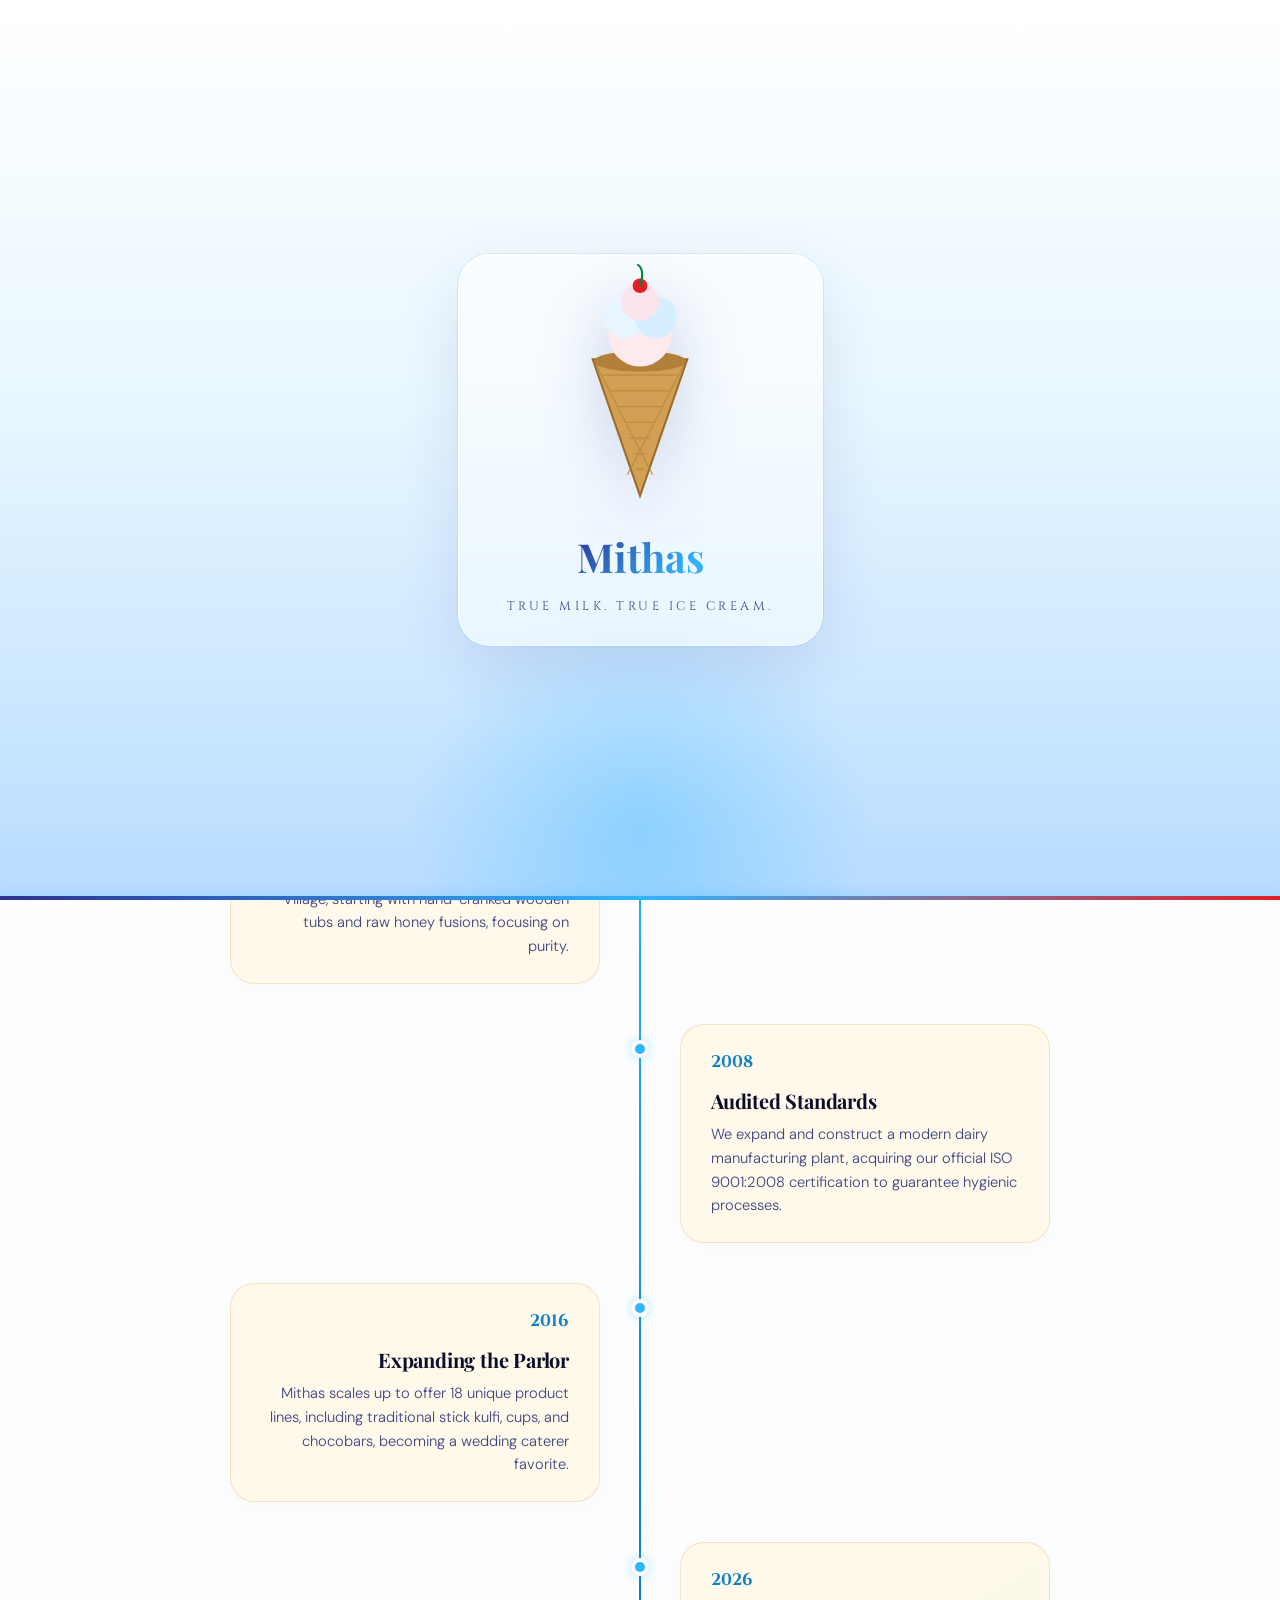
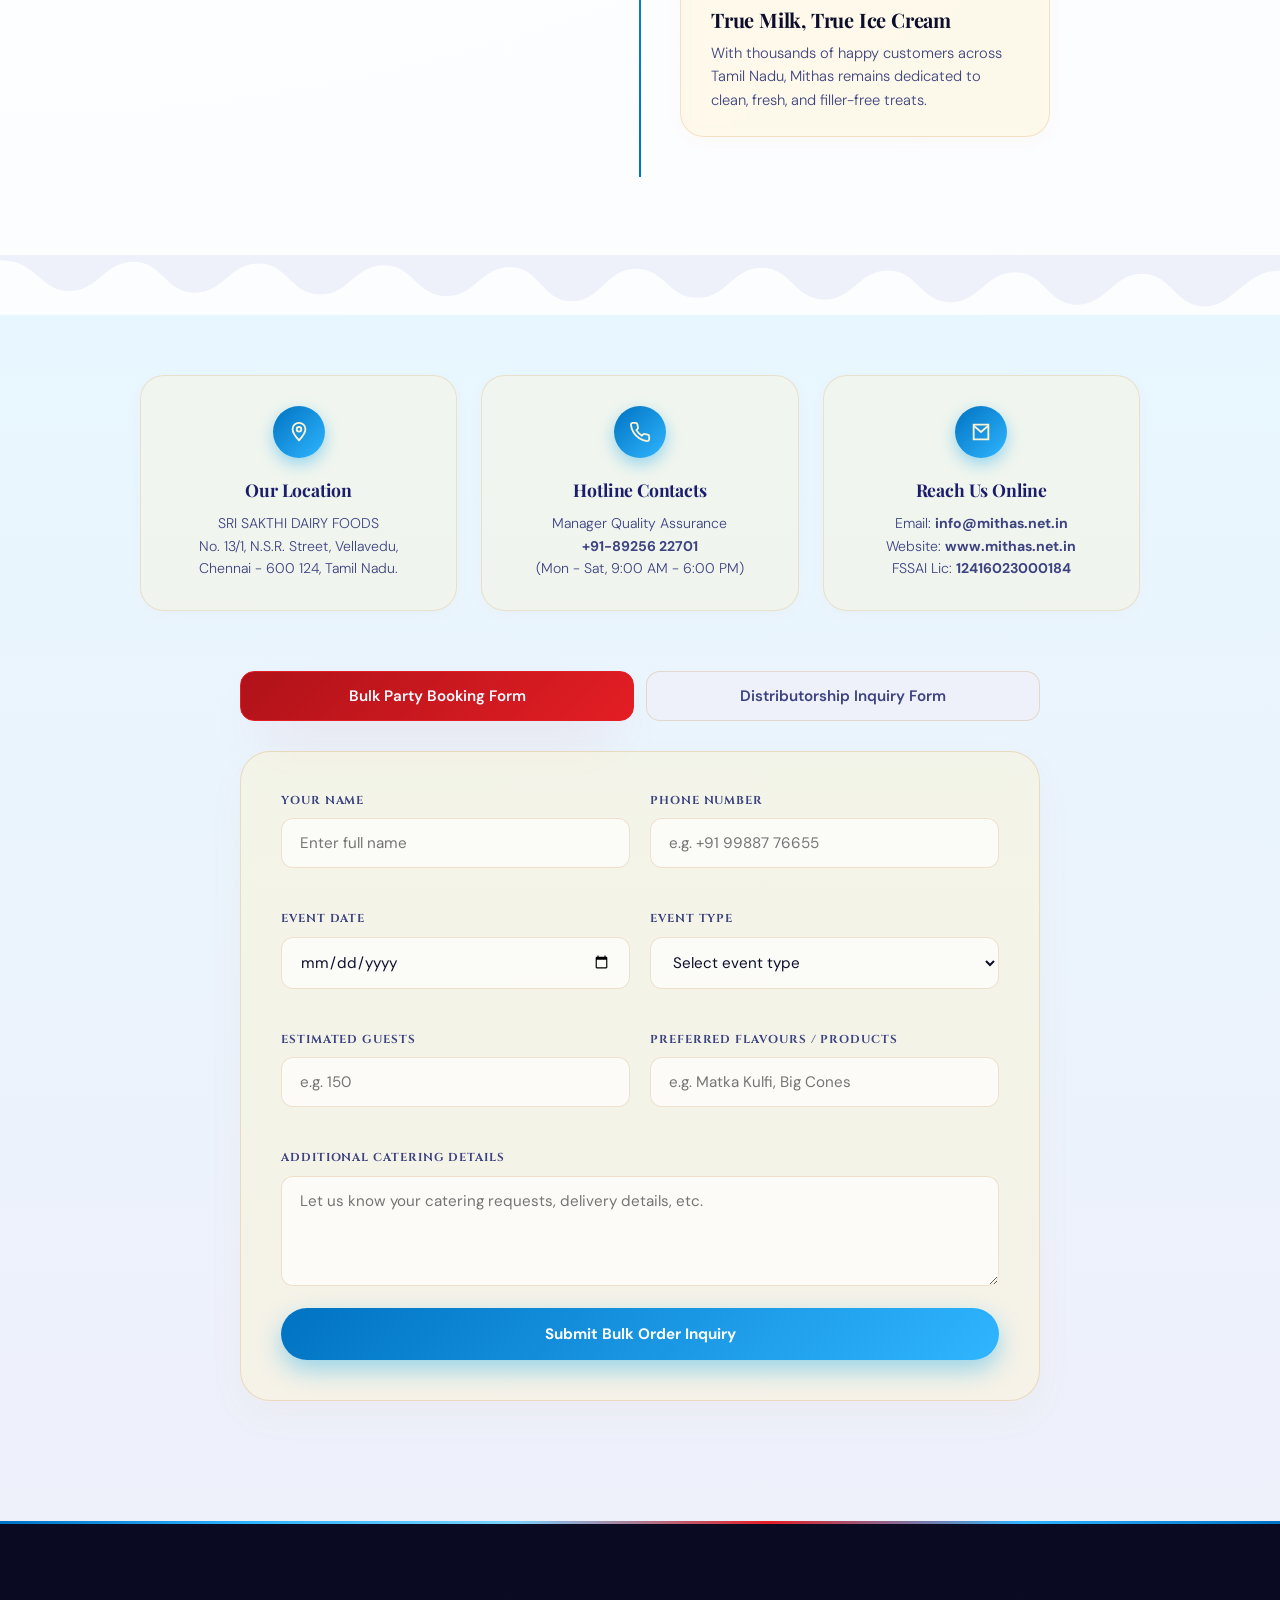
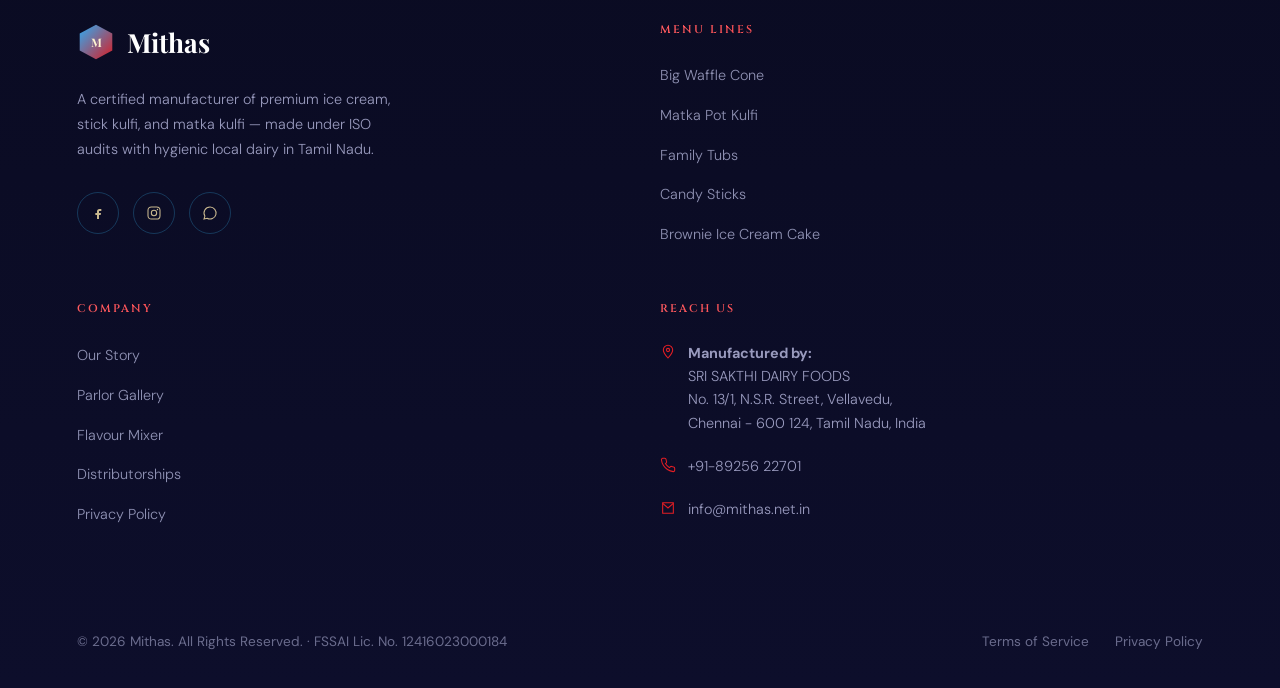
==== contact.html @ 8e86d98f "Add files via upload" ====
<!DOCTYPE html>
<html lang="en">
<head>
  <meta charset="UTF-8">
  <meta name="viewport" content="width=device-width, initial-scale=1.0">
  <title>Mithas — Our Story &amp; Inquiry Forms</title>
  <meta name="description" content="Learn about Mithas Ice Cream's roots in Vellavedu, Chennai, our ISO standards, and contact us for bulk wedding booking and distributorship inquiries.">
  
  <!-- Preconnect Fonts -->
  <link rel="preconnect" href="https://fonts.googleapis.com">
  <link rel="preconnect" href="https://fonts.gstatic.com" crossorigin>
  
  <!-- External CSS Stylesheet -->
  <link rel="stylesheet" href="style.css">
</head>
<body>

  <!-- ======= ICE CREAM PRELOADER ======= -->
  <div class="preloader" id="preloader">
    <div class="preloader-bg-glow" aria-hidden="true"></div>
    <div class="preloader-inner">
      <div class="preloader-glass">
        <div class="preloader-cone">
          <svg class="preloader-cone-svg" viewBox="0 0 120 200" fill="none" xmlns="http://www.w3.org/2000/svg">
            <polygon points="60,195 15,65 105,65" fill="#D2A054" stroke="#9C6B28" stroke-width="2"/>
            <path d="M25,80 L95,80 M32,95 L88,95 M39,110 L81,110 M46,125 L74,125 M50,140 L70,140 M54,155 L66,155 M57,170 L63,170 M18,70 L72,175 M102,70 L48,175" stroke="#B8863B" stroke-width="1.5" opacity="0.7"/>
            <ellipse cx="60" cy="67" rx="44" ry="10" fill="#B28038"/>
            <circle cx="60" cy="42" r="30" fill="#FCEAEC">
              <animate attributeName="cy" values="120;42" dur="1.4s" fill="freeze" calcMode="spline" keySplines="0.34 1.56 0.64 1"/>
            </circle>
            <circle cx="45" cy="25" r="20" fill="#E8F4FF">
              <animate attributeName="cy" values="120;25" dur="1.4s" begin="0.12s" fill="freeze" calcMode="spline" keySplines="0.34 1.56 0.64 1"/>
            </circle>
            <circle cx="75" cy="25" r="20" fill="#D6EEFF">
              <animate attributeName="cy" values="120;25" dur="1.4s" begin="0.24s" fill="freeze" calcMode="spline" keySplines="0.34 1.56 0.64 1"/>
            </circle>
            <circle cx="60" cy="10" r="18" fill="#FCE4EC">
              <animate attributeName="cy" values="120;10" dur="1.4s" begin="0.36s" fill="freeze" calcMode="spline" keySplines="0.34 1.56 0.64 1"/>
            </circle>
            <circle cx="60" cy="-5" r="7" fill="#E31E24">
              <animate attributeName="cy" values="120;-5" dur="1.4s" begin="0.48s" fill="freeze" calcMode="spline" keySplines="0.34 1.56 0.64 1"/>
            </circle>
            <path d="M60,-5 Q65,-20 58,-25" stroke="#00833E" stroke-width="2" fill="none" stroke-linecap="round">
              <animate attributeName="d" values="M60,120 Q65,110 58,105;M60,-5 Q65,-20 58,-25" dur="1.4s" begin="0.48s" fill="freeze" calcMode="spline" keySplines="0.34 1.56 0.64 1"/>
            </path>
          </svg>
        </div>
        <div class="preloader-text">
          <span class="preloader-brand">Mithas</span>
          <span class="preloader-tagline">True Milk. True Ice Cream.</span>
        </div>
      </div>
    </div>
    <div class="preloader-progress" aria-hidden="true">
      <div class="preloader-progress-bar"></div>
    </div>
  </div>

  <!-- Honey Drip SVG Gradients -->
  <svg width="0" height="0" style="position:absolute;overflow:hidden;">
    <defs>
      <linearGradient id="wave-grad" x1="0%" y1="0%" x2="100%" y2="0%">
        <stop offset="0%" stop-color="#E8F7FF"/>
        <stop offset="40%" stop-color="#30B5FF"/>
        <stop offset="70%" stop-color="#2E3192"/>
        <stop offset="100%" stop-color="#E8F7FF"/>
      </linearGradient>
      <linearGradient id="drip-grad" x1="0" y1="0" x2="0" y2="1">
        <stop offset="0%" stop-color="#30B5FF" stop-opacity="0.95"/>
        <stop offset="50%" stop-color="#E31E24" stop-opacity="0.9"/>
        <stop offset="100%" stop-color="#2E3192" stop-opacity="0.75"/>
      </linearGradient>
      <linearGradient id="hex-grad" x1="0" y1="0" x2="1" y2="1">
        <stop offset="0%" stop-color="#30B5FF"/>
        <stop offset="100%" stop-color="#E31E24"/>
      </linearGradient>
    </defs>
  </svg>

  <!-- Honey Drip Canvas Background Particle Effect -->
  <canvas id="drip-canvas"></canvas>

  <!-- Scroll Progress Indicator -->
  <div class="progress-wrap"><div class="progress-bar" id="progressBar"></div></div>

  <!-- ======= HEADER & NAVIGATION ======= -->
  <header id="siteHeader">
    <a href="index.html" class="logo">
      <img src="logo_mithas.png" alt="Mithas Ice Cream - True Milk, True Ice Cream" class="mithas-logo">
      <span>
        Mithas
        <span class="tag">Fresh &amp; Healthy</span>
      </span>
    </a>
    <nav>
      <ul id="navList">
        <li><a href="index.html">Home</a></li>
        <li><a href="menu.html">Menu</a></li>
        <li><a href="contact.html" class="active-link">About<span class="nav-wide"> &amp; Reach Us</span></a></li>
        <li><a href="#forms" class="nav-cta-mobile">Inquire</a></li>
      </ul>
    </nav>
    <a href="#forms" class="nav-cta">Inquire Now</a>
    <div class="menu-toggle" id="menuToggle"><span></span><span></span><span></span></div>
  </header>

  <!-- ======= SUBPAGE HERO BANNER ======= -->
  <section class="page-hero">
    <div class="page-hero-comb"></div>
    <div class="reveal">
      <span class="eyebrow">Establishment</span>
      <h1>Our Story &amp; Reach Us</h1>
      <p>Redefining quality check processes from a small village of Chennai to your nearby parlor freezer counters.</p>
    </div>
  </section>

  <!-- ======= ABOUT TIMELINE SECTION ======= -->
  <section id="about" style="padding-top:40px; padding-bottom:80px;">
    <div class="section-head reveal">
      <span class="eyebrow">Timeline</span>
      <h2>A Family Recipe, Scaled With Care</h2>
      <p>Mithas started with one simple mission: Ice Cream is only as good as the milk inside. Read about our journey from a small farm plant to an ISO audited manufacturing plant.</p>
    </div>

    <!-- Company History Timeline -->
    <div class="timeline reveal-stagger">
      <!-- 1996 -->
      <div class="timeline-item">
        <div class="timeline-badge"></div>
        <div class="timeline-content">
          <span class="year">1996</span>
          <h3>The Dairy Spark</h3>
          <p>Mithas begins small operations in Vellavedu Village, starting with hand-cranked wooden tubs and raw honey fusions, focusing on purity.</p>
        </div>
      </div>

      <!-- 2008 -->
      <div class="timeline-item">
        <div class="timeline-badge"></div>
        <div class="timeline-content">
          <span class="year">2008</span>
          <h3>Audited Standards</h3>
          <p>We expand and construct a modern dairy manufacturing plant, acquiring our official ISO 9001:2008 certification to guarantee hygienic processes.</p>
        </div>
      </div>

      <!-- 2016 -->
      <div class="timeline-item">
        <div class="timeline-badge"></div>
        <div class="timeline-content">
          <span class="year">2016</span>
          <h3>Expanding the Parlor</h3>
          <p>Mithas scales up to offer 18 unique product lines, including traditional stick kulfi, cups, and chocobars, becoming a wedding caterer favorite.</p>
        </div>
      </div>

      <!-- 2026 -->
      <div class="timeline-item">
        <div class="timeline-badge"></div>
        <div class="timeline-content">
          <span class="year">2026</span>
          <h3>True Milk, True Ice Cream</h3>
          <p>With thousands of happy customers across Tamil Nadu, Mithas remains dedicated to clean, fresh, and filler-free treats.</p>
        </div>
      </div>
    </div>
  </section>

  <!-- Wave transition into contact forms -->
  <div class="honey-wave">
    <svg viewBox="0 0 1440 70" preserveAspectRatio="none" xmlns="http://www.w3.org/2000/svg">
      <path d="M0,0 H1440 V18
        C1400,18 1388,60 1355,60 C1322,60 1318,22 1285,22
        C1252,22 1245,58 1212,58 C1179,58 1175,20 1142,20
        C1109,20 1102,55 1069,55 C1036,55 1032,18 999,18
        C966,18 960,52 927,52 C894,52 890,15 857,15
        C824,15 818,50 785,50 C752,50 748,16 715,16
        C682,16 676,54 643,54 C610,54 607,14 574,14
        C541,14 535,48 502,48 C469,48 465,12 432,12
        C399,12 393,46 360,46 C327,46 324,10 291,10
        C258,10 252,44 219,44 C186,44 183,8 150,8
        C117,8 111,42 78,42 C45,42 42,6 0,6 Z"
        fill="var(--honey-pale)"/>
    </svg>
  </div>

  <!-- ======= CONTACT CARDS & FORMS SECTION ======= -->
  <section class="why-section" id="forms" style="padding-top:60px;">
    
    <!-- Contact Info Cards -->
    <div class="contact-cards-grid reveal-stagger">
      <!-- Address -->
      <div class="contact-item-card">
        <div class="c-icon"><svg width="22" height="22" viewBox="0 0 24 24" fill="none" stroke="#FEF3D0" stroke-width="2"><path d="M12 21s7-7.4 7-12a7 7 0 10-14 0c0 4.6 7 12 7 12z"/><circle cx="12" cy="9" r="2.5"/></svg></div>
        <h3>Our Location</h3>
        <p>SRI SAKTHI DAIRY FOODS<br>No. 13/1, N.S.R. Street, Vellavedu,<br>Chennai - 600 124, Tamil Nadu.</p>
      </div>

      <!-- Phone -->
      <div class="contact-item-card">
        <div class="c-icon"><svg width="22" height="22" viewBox="0 0 24 24" fill="none" stroke="#FEF3D0" stroke-width="2"><path d="M22 16.92v3a2 2 0 01-2.18 2 19.8 19.8 0 01-8.63-3.07 19.5 19.5 0 01-6-6 19.8 19.8 0 01-3.07-8.67A2 2 0 014.11 2h3a2 2 0 012 1.72c.13.96.36 1.9.69 2.81a2 2 0 01-.45 2.11L8.09 9.91a16 16 0 006 6l1.27-1.27a2 2 0 012.11-.45c.91.33 1.85.56 2.81.69A2 2 0 0122 16.92z"/></svg></div>
        <h3>Hotline Contacts</h3>
        <p>Manager Quality Assurance<br><strong>+91-89256 22701</strong><br>(Mon - Sat, 9:00 AM - 6:00 PM)</p>
      </div>

      <!-- Email -->
      <div class="contact-item-card">
        <div class="c-icon"><svg width="22" height="22" viewBox="0 0 24 24" fill="none" stroke="#FEF3D0" stroke-width="2"><path d="M4 4h16v16H4z"/><path d="M4 5l8 7 8-7"/></svg></div>
        <h3>Reach Us Online</h3>
        <p>Email: <strong>info@mithas.net.in</strong><br>Website: <strong>www.mithas.net.in</strong><br>FSSAI Lic: <strong>12416023000184</strong></p>
      </div>
    </div>

    <!-- Forms Container -->
    <div class="form-section-container reveal">
      
      <!-- Tab switchers for form type -->
      <div class="form-tabs">
        <button class="form-tab-btn active" data-form-tab="paneBooking">Bulk Party Booking Form</button>
        <button class="form-tab-btn" data-form-tab="panePartner">Distributorship Inquiry Form</button>
      </div>

      <!-- PANE 1: BULK PARTY BOOKING -->
      <div class="form-pane active" id="paneBooking">
        <form class="parlor-form" id="bookingForm">
          <div class="form-grid">
            <div class="form-group">
              <label for="bName">Your Name</label>
              <input type="text" id="bName" name="name" class="form-control" placeholder="Enter full name" required>
            </div>
            <div class="form-group">
              <label for="bPhone">Phone Number</label>
              <input type="tel" id="bPhone" name="phone" class="form-control" placeholder="e.g. +91 99887 76655" required>
            </div>
            <div class="form-group">
              <label for="bDate">Event Date</label>
              <input type="date" id="bDate" name="date" class="form-control" required>
            </div>
            <div class="form-group">
              <label for="bType">Event Type</label>
              <select id="bType" name="event_type" class="form-control" required>
                <option value="">Select event type</option>
                <option value="wedding">Wedding Reception</option>
                <option value="birthday">Birthday Celebration</option>
                <option value="corporate">Corporate Gala</option>
                <option value="festival">Festival Catering</option>
                <option value="other">Other Event</option>
              </select>
            </div>
            <div class="form-group">
              <label for="bGuests">Estimated Guests</label>
              <input type="number" id="bGuests" name="guests" class="form-control" placeholder="e.g. 150" required>
            </div>
            <div class="form-group">
              <label for="bFlavor">Preferred Flavours / Products</label>
              <input type="text" id="bFlavor" name="flavor" class="form-control" placeholder="e.g. Matka Kulfi, Big Cones">
            </div>
            <div class="form-group full-width">
              <label for="bMsg">Additional Catering Details</label>
              <textarea id="bMsg" name="details" class="form-control" placeholder="Let us know your catering requests, delivery details, etc."></textarea>
            </div>
          </div>
          <button type="submit" class="btn-submit">Submit Bulk Order Inquiry</button>
        </form>
      </div>

      <!-- PANE 2: DISTRIBUTORSHIP INQUIRY -->
      <div class="form-pane" id="panePartner">
        <form class="parlor-form" id="partnerForm">
          <div class="form-grid">
            <div class="form-group">
              <label for="pName">Applicant Name</label>
              <input type="text" id="pName" name="name" class="form-control" placeholder="Enter applicant name" required>
            </div>
            <div class="form-group">
              <label for="pPhone">Contact Number</label>
              <input type="tel" id="pPhone" name="phone" class="form-control" placeholder="e.g. +91 99887 76655" required>
            </div>
            <div class="form-group">
              <label for="pCity">City / Location</label>
              <input type="text" id="pCity" name="city" class="form-control" placeholder="e.g. Chennai, Madurai" required>
            </div>
            <div class="form-group">
              <label for="pArea">Target Distribution Area</label>
              <input type="text" id="pArea" name="area" class="form-control" placeholder="e.g. South Chennai" required>
            </div>
            <div class="form-group full-width">
              <label for="pBiz">Current Business Profile</label>
              <input type="text" id="pBiz" name="business" class="form-control" placeholder="Describe your current trade or company profile" required>
            </div>
            <div class="form-group full-width">
              <label for="pMsg">Inquiry Message / Experience</label>
              <textarea id="pMsg" name="details" class="form-control" placeholder="Explain your sales network, cold storage capacities, etc."></textarea>
            </div>
          </div>
          <button type="submit" class="btn-submit">Submit Distributorship Application</button>
        </form>
      </div>

    </div>
  </section>

  <!-- ======= FOOTER & CONTACT SECTION ======= -->
  <footer id="contact">
    <div class="footer-grid">
      <!-- About info column -->
      <div>
        <div class="footer-logo">
          <svg width="38" height="38" viewBox="0 0 42 42">
            <polygon points="21,2 39,11.5 39,30.5 21,40 3,30.5 3,11.5" fill="url(#hex-grad)" opacity="0.95"/>
            <text x="21" y="27" text-anchor="middle" font-family="Playfair Display, serif" font-size="13" font-weight="700" fill="#FEF3D0">M</text>
          </svg>
          Mithas
        </div>
        <p class="desc">A certified manufacturer of premium ice cream, stick kulfi, and matka kulfi — made under ISO audits with hygienic local dairy in Tamil Nadu.</p>
        
        <div class="social-row">
          <a href="#" aria-label="Facebook"><svg width="16" height="16" viewBox="0 0 24 24"><path d="M14 9h3V6h-3c-2 0-3.5 1.5-3.5 3.5V12H8v3h2.5v6h3v-6H16l.5-3h-3V9.8c0-.5.2-.8.5-.8z" fill="rgba(249,228,170,0.8)"/></svg></a>
          <a href="#" aria-label="Instagram"><svg width="16" height="16" viewBox="0 0 24 24"><rect x="3" y="3" width="18" height="18" rx="5" stroke="rgba(249,228,170,0.8)" stroke-width="1.6" fill="none"/><circle cx="12" cy="12" r="4" stroke="rgba(249,228,170,0.8)" stroke-width="1.6" fill="none"/><circle cx="17.2" cy="6.8" r="1.1" fill="rgba(249,228,170,0.8)"/></svg></a>
          <a href="#" aria-label="WhatsApp"><svg width="16" height="16" viewBox="0 0 24 24"><path d="M12 3a9 9 0 00-7.7 13.6L3 21l4.6-1.2A9 9 0 1012 3z" stroke="rgba(249,228,170,0.8)" stroke-width="1.6" fill="none"/></svg></a>
        </div>
      </div>

      <!-- Menu links -->
      <div>
        <h4>Menu Lines</h4>
        <ul>
          <li><a href="menu.html">Big Waffle Cone</a></li>
          <li><a href="menu.html">Matka Pot Kulfi</a></li>
          <li><a href="menu.html">Family Tubs</a></li>
          <li><a href="menu.html">Candy Sticks</a></li>
          <li><a href="menu.html">Brownie Ice Cream Cake</a></li>
        </ul>
      </div>

      <!-- Company links -->
      <div>
        <h4>Company</h4>
        <ul>
          <li><a href="#about">Our Story</a></li>
          <li><a href="index.html#gallery">Parlor Gallery</a></li>
          <li><a href="index.html#mixer">Flavour Mixer</a></li>
          <li><a href="#forms">Distributorships</a></li>
          <li><a href="#">Privacy Policy</a></li>
        </ul>
      </div>

      <!-- Verified contact info column -->
      <div>
        <h4>Reach Us</h4>
        <ul class="footer-contact">
          <li>
            <svg width="16" height="16" viewBox="0 0 24 24" style="flex-shrink:0;margin-top:2px;"><path d="M12 21s7-7.4 7-12a7 7 0 10-14 0c0 4.6 7 12 7 12z" stroke="var(--honey)" stroke-width="1.6" fill="none"/><circle cx="12" cy="9" r="2.4" stroke="var(--honey)" stroke-width="1.6" fill="none"/></svg>
            <span>
              <strong>Manufactured by:</strong><br>
              SRI SAKTHI DAIRY FOODS<br>
              No. 13/1, N.S.R. Street, Vellavedu,<br>
              Chennai - 600 124, Tamil Nadu, India
            </span>
          </li>
          <li>
            <svg width="16" height="16" viewBox="0 0 24 24" style="flex-shrink:0;margin-top:2px;"><path d="M22 16.92v3a2 2 0 01-2.18 2 19.8 19.8 0 01-8.63-3.07 19.5 19.5 0 01-6-6 19.8 19.8 0 01-3.07-8.67A2 2 0 014.11 2h3a2 2 0 012 1.72c.13.96.36 1.9.69 2.81a2 2 0 01-.45 2.11L8.09 9.91a16 16 0 006 6l1.27-1.27a2 2 0 012.11-.45c.91.33 1.85.56 2.81.69A2 2 0 0122 16.92z" stroke="var(--honey)" stroke-width="1.6" fill="none"/></svg>
            +91-89256 22701
          </li>
          <li>
            <svg width="16" height="16" viewBox="0 0 24 24" style="flex-shrink:0;margin-top:2px;"><path d="M4 4h16v16H4z" stroke="var(--honey)" stroke-width="1.6" fill="none"/><path d="M4 5l8 7 8-7" stroke="var(--honey)" stroke-width="1.6" fill="none"/></svg>
            info@mithas.net.in
          </li>
        </ul>
      </div>
    </div>

    <!-- Bottom licensing and copyrights -->
    <div class="footer-bottom">
      <p>© 2026 Mithas. All Rights Reserved. &middot; FSSAI Lic. No. 12416023000184</p>
      <div class="legal">
        <a href="#">Terms of Service</a>
        <a href="#">Privacy Policy</a>
      </div>
    </div>
  </footer>

  <!-- Toast notification container (reused for submissions) -->
  <div class="mixer-toast" id="creationToast">
    <strong style="color: var(--honey-light); display: block; margin-bottom: 4px;">Submission Complete!</strong>
    <span class="toast-msg">Custom scoop serving ready.</span>
  </div>

  <!-- Back to top button -->
  <div class="to-top" id="toTop">
    <svg width="18" height="18" viewBox="0 0 24 24"><path d="M12 19V5M5 12l7-7 7 7" stroke="#FEF3D0" stroke-width="2.5" fill="none" stroke-linecap="round" stroke-linejoin="round"/></svg>
  </div>

  <!-- External JS Script Link -->
  <script src="script.js"></script>
</body>
</html>
---- style.css ----
/* ============================================================
   MITHAS ICE CREAM — STYLE SHEET
   Design System: Official Brand Theme (Red, Navy Blue, Green, White)
============================================================ */

@import url('https://fonts.googleapis.com/css2?family=Playfair+Display:ital,wght@0,400;0,600;0,700;0,900;1,400;1,600&family=DM+Sans:wght@300;400;500;600;700&family=Cinzel:wght@400;600;700&display=swap');

:root {
  /* Official Mithas Brand Palette — from logo */
  --brand-red:       #E31E24;
  --brand-red-dark:  #B01219;
  --brand-red-light: #FF5A5F;
  --brand-blue:      #2E3192;
  --brand-blue-dark: #1B1D6B;
  --brand-blue-light:#4A4FC4;
  --brand-green:     #00833E;
  --brand-green-dark:#005C2A;
  --brand-white:     #FFFFFF;
  --brand-cream:     #F9F9FC;
  --brand-light:     #EEF0FA;

  /* Sky-blue ice cream palette */
  --sky-1:  #E8F7FF;
  --sky-2:  #B9EFFF;
  --sky-3:  #7AD3FF;
  --sky-4:  #30B5FF;
  --sky-5:  #0F7FCA;
  --sky-6:  #0073C2;
  --sky-glow: rgba(48, 181, 255, 0.30);
  --sky-shadow: 0 14px 40px rgba(0, 153, 255, 0.35);
  --ice-white: rgba(240, 252, 255, 0.92);

  /* Accent & gradient tokens */
  --accent-berry:    #C2185B;
  --accent-mango:    #FF8F00;
  --accent-mint:     #00BFA5;
  --gradient-brand:  linear-gradient(135deg, var(--brand-blue-dark) 0%, var(--brand-blue) 40%, var(--brand-red) 100%);
  --gradient-ice:    linear-gradient(135deg, var(--sky-6), var(--sky-4), var(--sky-2));
  --gradient-cta:    linear-gradient(135deg, var(--brand-red-dark), var(--brand-red), var(--brand-red-light));
  --gradient-hero:   linear-gradient(160deg, #FFFFFF 0%, var(--sky-1) 45%, var(--brand-light) 100%);
  --glow-red:        rgba(227, 30, 36, 0.40);
  --glow-blue:       rgba(46, 49, 146, 0.28);
  --glow-sky:        rgba(48, 181, 255, 0.45);

  /* Semantic aliases */
  --honey:        var(--brand-red);
  --honey-light:  var(--brand-red-light);
  --honey-dark:   var(--brand-red-dark);
  --honey-pale:   var(--brand-light);
  --honey-glow:   rgba(46, 49, 146, 0.15);
  --comb:         #0D0E2B;
  --comb-mid:     #3D4280;
  --wax:          #E8F4FF;
  --wax-warm:     #D0E8FF;
  --pollen:       #F9FBFF;
  --honey-accent: var(--brand-green);
  --line-h:       rgba(46, 49, 146, 0.14);
  --shadow-h:     0 24px 56px -20px rgba(227, 30, 36, 0.32);
  --shadow-deep:  0 40px 80px -30px rgba(13, 14, 43, 0.38);
  --shadow-glow:  0 0 40px var(--glow-sky);
  --glass:        rgba(240, 252, 255, 0.88);
}

/* ── GENERAL RESET & STYLES ── */
* {
  margin: 0;
  padding: 0;
  box-sizing: border-box;
}
html {
  scroll-behavior: smooth;
  scrollbar-width: thin;
  scrollbar-color: var(--honey) var(--honey-pale);
}
body { 
  background:
    radial-gradient(ellipse 80% 50% at 10% -10%, rgba(48, 181, 255, 0.12), transparent 55%),
    radial-gradient(ellipse 60% 40% at 95% 5%, rgba(227, 30, 36, 0.06), transparent 50%),
    radial-gradient(circle at top left, #ffffff 0%, var(--pollen) 100%);
  color: var(--comb);
  font-family: 'DM Sans', sans-serif;
  overflow-x: hidden;
  line-height: 1.6;
}
::selection {
  background: var(--honey-glow);
  color: var(--comb);
}

/* Custom Scrollbar */
::-webkit-scrollbar {
  width: 10px;
}
::-webkit-scrollbar-track {
  background: var(--brand-light);
}
::-webkit-scrollbar-thumb {
  background: linear-gradient(var(--brand-blue), var(--brand-red-dark));
  border-radius: 5px;
}
::-webkit-scrollbar-thumb:hover {
  background: var(--brand-blue-dark);
}

/* Typography */
h1, h2, h3, h4 {
  font-family: 'Playfair Display', serif;
  font-weight: 700;
  color: var(--brand-blue-dark);
  letter-spacing: -0.01em;
}
.eyebrow {
  font-family: 'Cinzel', serif;
  font-weight: 600;
  letter-spacing: 0.25em;
  text-transform: uppercase;
  font-size: 0.7rem;
  color: var(--brand-red);
  display: block;
}
a {
  color: inherit;
  text-decoration: none;
}
img {
  display: block;
  max-width: 100%;
}

/* ── HONEY DRIP CURSOR ── */
#drip-canvas {
  position: fixed;
  inset: 0;
  pointer-events: none;
  z-index: 9999;
}

/* ── PROGRESS BAR ── */
.progress-wrap {
  position: fixed;
  top: 0;
  left: 0;
  width: 100%;
  height: 5px;
  z-index: 1001;
}
.progress-bar {
  height: 100%;
  width: 0%;
  background: linear-gradient(90deg, var(--sky-6), var(--sky-5), var(--sky-4), var(--sky-3), var(--brand-red), var(--brand-green));
  transition: width 0.05s linear;
  box-shadow: 0 0 14px var(--sky-4);
}

/* ── FLOATING ICE CRYSTALS ANIMATION LAYER ── */
.ice-layer {
  position: fixed;
  inset: 0;
  pointer-events: none;
  z-index: 0;
  overflow: hidden;
}
.ice-crystal {
  position: absolute;
  border-radius: 50%;
  opacity: 0;
  animation: ice-float linear infinite;
  pointer-events: none;
}
@keyframes ice-float {
  0%   { transform: translateY(110vh) rotate(0deg) scale(0.6); opacity: 0; }
  8%   { opacity: 0.55; }
  90%  { opacity: 0.45; }
  100% { transform: translateY(-10vh) rotate(720deg) scale(1); opacity: 0; }
}
.ice-crystal.hex {
  border-radius: 0;
  clip-path: polygon(50% 0%, 100% 25%, 100% 75%, 50% 100%, 0% 75%, 0% 25%);
}
.ice-crystal.star {
  border-radius: 0;
  clip-path: polygon(50% 0%, 61% 35%, 98% 35%, 68% 57%, 79% 91%, 50% 70%, 21% 91%, 32% 57%, 2% 35%, 39% 35%);
}

/* ── FLOATING ICE EMOJI LAYER ── */
.ice-emoji-layer {
  position: fixed;
  inset: 0;
  pointer-events: none;
  z-index: 1;
  overflow: hidden;
}
.ice-emoji {
  position: absolute;
  font-size: 1.6rem;
  opacity: 0;
  animation: ice-emoji-rise linear infinite;
  user-select: none;
  filter: drop-shadow(0 0 6px rgba(56,189,248,0.5));
}
@keyframes ice-emoji-rise {
  0%   { transform: translateY(105vh) rotate(-15deg) scale(0.5); opacity: 0; }
  10%  { opacity: 0.7; }
  85%  { opacity: 0.6; }
  100% { transform: translateY(-8vh) rotate(20deg) scale(1.1); opacity: 0; }
}

/* ── ICY SHIMMER OVERLAY ON SECTIONS ── */
.ice-shimmer {
  position: relative;
  overflow: hidden;
}
.ice-shimmer::before {
  content: '';
  position: absolute;
  inset: 0;
  background: linear-gradient(135deg,
    rgba(224,247,255,0.18) 0%,
    rgba(186,232,255,0.10) 30%,
    transparent 60%,
    rgba(125,212,248,0.08) 100%);
  pointer-events: none;
  z-index: 0;
}

/* ── ICE BADGE (sky blue accent) ── */
.ice-badge {
  background: linear-gradient(135deg, var(--sky-5), var(--sky-4));
  color: #fff;
  font-family: 'Cinzel', serif;
  font-size: 0.58rem;
  font-weight: 700;
  letter-spacing: 0.12em;
  text-transform: uppercase;
  padding: 5px 12px;
  border-radius: 20px;
  box-shadow: 0 4px 14px rgba(14,165,233,0.40);
  display: inline-block;
  animation: ice-badge-glow 2.5s ease-in-out infinite;
}
@keyframes ice-badge-glow {
  0%, 100% { box-shadow: 0 4px 14px rgba(14,165,233,0.40); }
  50%       { box-shadow: 0 6px 22px rgba(56,189,248,0.65); }
}

/* ── ICY CARD HOVER GLOW ── */
.sky-card {
  border: 1.5px solid rgba(56,189,248,0.22);
  box-shadow: 0 6px 24px rgba(14,165,233,0.08);
  transition: box-shadow 0.4s ease, border-color 0.4s ease, transform 0.4s cubic-bezier(0.34,1.56,0.64,1);
}
.sky-card:hover {
  border-color: rgba(56,189,248,0.45);
  box-shadow: 0 20px 50px rgba(14,165,233,0.3);
  transform: translateY(-8px);
}

/* ── HEADER ── */
header {
  position: fixed;
  top: 0;
  left: 0;
  right: 0;
  z-index: 1000;
  display: flex;
  align-items: center;
  justify-content: space-between;
  padding: 12px 6vw;
  background: rgba(255, 255, 255, 0.85);
  backdrop-filter: blur(20px);
  -webkit-backdrop-filter: blur(20px);
  border-bottom: 1px solid rgba(46, 49, 146, 0.08);
  transition: all 0.4s cubic-bezier(0.25, 0.8, 0.25, 1);
  box-shadow: 0 4px 30px rgba(0, 153, 255, 0.05);
}
header.scrolled {
  padding: 8px 6vw;
  background: rgba(255, 255, 255, 0.95);
  box-shadow: 0 8px 30px rgba(46, 49, 146, 0.08);
  border-bottom: 1px solid rgba(46, 49, 146, 0.12);
}
.logo {
  display: flex;
  align-items: center;
  gap: 8px;
  flex: 0 0 auto;
  min-width: 0;
  max-width: min(200px, 34vw);
  font-family: 'Playfair Display', serif;
  font-weight: 700;
  font-size: 1.25rem;
  color: var(--brand-blue-dark);
  text-decoration: none;
}
.mithas-logo {
  height: 56px;
  width: auto;
  max-width: min(200px, 34vw);
  max-height: 56px;
  object-fit: contain;
  object-position: left center;
  display: block;
  transition: height 0.4s cubic-bezier(0.25, 0.8, 0.25, 1),
              max-width 0.4s cubic-bezier(0.25, 0.8, 0.25, 1),
              filter 0.4s ease;
  filter: drop-shadow(0 2px 6px rgba(227,30,36,0.15));
}
.logo:has(.mithas-logo) > span {
  display: none;
}
.logo:hover .mithas-logo {
  transform: scale(1.04);
}
header.scrolled .mithas-logo {
  height: 44px;
  max-height: 44px;
  max-width: min(170px, 30vw);
}
.logo-img {
  display: none;
}
/* legacy hex kept hidden for compat */
.logo-hex {
  display: none;
}
.logo .tag {
  display: block;
  font-family: 'Cinzel', serif;
  font-weight: 600;
  font-size: 0.52rem;
  letter-spacing: 0.2em;
  text-transform: uppercase;
  color: var(--brand-green);
  margin-top: 2px;
}
nav {
  flex: 1 1 auto;
  display: flex;
  justify-content: center;
  min-width: 0;
}
nav ul {
  display: flex;
  gap: 24px;
  list-style: none;
  align-items: center;
}
nav a .nav-wide {
  display: inline;
}
nav a {
  font-family: 'DM Sans', sans-serif;
  font-weight: 500;
  font-size: 0.86rem;
  position: relative;
  padding: 4px 0;
  color: var(--brand-blue);
  transition: color 0.3s;
}
nav a::after {
  content: "";
  position: absolute;
  left: 50%;
  bottom: -3px;
  width: 0%;
  height: 2px;
  background: linear-gradient(90deg, var(--brand-red), var(--brand-red-light));
  border-radius: 2px;
  transition: width 0.3s ease, left 0.3s ease;
}
nav a:hover {
  color: var(--brand-red);
}
nav a:hover::after {
  width: 100%;
  left: 0;
}
nav a.active-link {
  color: var(--brand-red);
  font-weight: 700;
}
nav a.active-link::after {
  width: 100%;
  left: 0;
}
nav ul .nav-cta-mobile {
  display: none;
}
.nav-cta {
  background: linear-gradient(135deg, var(--brand-red-light), var(--brand-red-dark));
  color: #fff !important;
  padding: 8px 20px;
  border-radius: 30px;
  font-size: 0.78rem;
  font-weight: 600;
  flex: 0 0 auto;
  white-space: nowrap;
  box-shadow: 0 6px 20px rgba(227,30,36,0.35);
  transition: transform 0.25s, box-shadow 0.25s;
  animation: cta-pulse 3s infinite;
}
.nav-cta:hover {
  transform: translateY(-2px) scale(1.05);
  box-shadow: 0 12px 28px rgba(227,30,36,0.6);
}
@keyframes cta-pulse {
  0%, 100% { box-shadow: 0 6px 20px rgba(227,30,36,0.35); }
  50% { box-shadow: 0 8px 25px rgba(227,30,36,0.55), 0 0 12px rgba(255, 77, 82, 0.3); }
}
.menu-toggle {
  display: none;
  flex-direction: column;
  gap: 6px;
  cursor: pointer;
  z-index: 1100;
  padding: 4px;
}
.menu-toggle span {
  width: 26px;
  height: 2.5px;
  background: var(--comb);
  border-radius: 2px;
  transition: 0.3s;
  display: block;
}
.menu-toggle.active span:nth-child(1) {
  transform: translateY(8.5px) rotate(45deg);
}
.menu-toggle.active span:nth-child(2) {
  opacity: 0;
}
.menu-toggle.active span:nth-child(3) {
  transform: translateY(-8.5px) rotate(-45deg);
}

/* ── PAGE HERO BANNER (FOR SUBPAGES) ── */
.page-hero {
  padding: 120px 6vw 80px;
  text-align: center;
  background: linear-gradient(180deg, var(--honey-pale) 0%, var(--pollen) 100%);
  border-bottom: 1px solid rgba(184, 106, 0, 0.08);
  position: relative;
}
.page-hero-comb {
  position: absolute;
  inset: 0;
  opacity: 0.035;
  background-image: url("data:image/svg+xml,%3Csvg xmlns='http://www.w3.org/2000/svg' width='56' height='100'%3E%3Cpath d='M28 66L0 50V18L28 2l28 16v32zm0 34L0 84V52l28 16 28-16v32z' stroke='%23B86A00' stroke-width='1.5' fill='none'/%3E%3C/svg%3E");
  background-size: 56px 100px;
  pointer-events: none;
}
.page-hero h1 {
  font-size: clamp(2.2rem, 5vw, 3.8rem);
  margin-bottom: 16px;
}
.page-hero p {
  font-size: 1.05rem;
  color: var(--comb-mid);
  max-width: 600px;
  margin: 0 auto;
  font-weight: 300;
}

/* ── SEARCH CONTAINER ── */
.search-container {
  max-width: 600px;
  margin: -35px auto 60px;
  position: relative;
  z-index: 5;
  padding: 0 20px;
}
.search-box {
  position: relative;
  width: 100%;
}
.search-input {
  width: 100%;
  background: #FFF;
  border: 2px solid rgba(184, 106, 0, 0.2);
  border-radius: 50px;
  padding: 16px 28px 16px 54px;
  font-family: 'DM Sans', sans-serif;
  font-size: 1rem;
  color: var(--comb);
  box-shadow: 0 10px 30px rgba(184,106,0,0.06);
  transition: all 0.3s;
}
.search-input:focus {
  outline: none;
  border-color: var(--honey);
  box-shadow: 0 12px 35px rgba(232, 146, 10, 0.15);
}
.search-icon {
  position: absolute;
  left: 22px;
  top: 50%;
  transform: translateY(-50%);
  pointer-events: none;
}

/* ── HERO ── */
.hero {
  position: relative;
  min-height: 100vh;
  display: flex;
  align-items: center;
  padding: 100px 6vw 80px;
  overflow: hidden;
  background:
    radial-gradient(ellipse at 85% 10%, rgba(8, 44, 206, 0.18), transparent 100%),
    radial-gradient(circle at 85% 65%, rgba(227,30,36,0.06), transparent 45%),
    radial-gradient(circle at 55% 85%, rgba(11, 17, 184, 0.06), transparent 50%),
    radial-gradient(ellipse at 80% 90%, rgba(2, 77, 117, 0.15), transparent 45%),
    var(--pollen);
}
.hero-comb-bg {
  position: absolute;
  inset: 0;
  z-index: 0;
  opacity: 0.03;
  background-image: url("data:image/svg+xml,%3Csvg xmlns='http://www.w3.org/2000/svg' width='56' height='100'%3E%3Cpath d='M28 66L0 50V18L28 2l28 16v32zm0 34L0 84V52l28 16 28-16v32z' stroke='%232E3192' stroke-width='1.5' fill='none'/%3E%3C/svg%3E");
  background-size: 56px 100px;
  pointer-events: none;
}
.hero-orb {
  position: absolute;
  border-radius: 50%;
  filter: blur(90px);
  pointer-events: none;
  z-index: 1;
}
.hero-orb1 {
  width: 520px;
  height: 520px;
  background: radial-gradient(circle, rgba(227, 30, 36, 0.18) 0%, rgba(227, 30, 36, 0.04) 70%);
  top: -80px;
  right: -50px;
  animation: orb-drift 9s ease-in-out infinite alternate;
}
.hero-orb2 {
  width: 400px;
  height: 400px;
  background: radial-gradient(circle, rgba(48, 181, 255, 0.28) 0%, rgba(46, 49, 146, 0.06) 70%);
  bottom: -50px;
  left: -50px;
  animation: orb-drift 11s ease-in-out infinite alternate-reverse;
}
@keyframes orb-drift {
  0%   { transform: translate(0, 0) scale(1); }
  100% { transform: translate(35px, -45px) scale(1.1); }
}
.hero-grid {
  display: grid;
  grid-template-columns: 1.15fr 0.85fr;
  gap: 50px;
  align-items: center;
  width: 100%;
  max-width: 1280px;
  margin: 0 auto;
  position: relative;
  z-index: 2;
}
.hero-eyebrow {
  display: flex;
  align-items: center;
  gap: 12px;
  margin-bottom: 24px;
}
.hero-eyebrow .dot {
  width: 8px;
  height: 8px;
  border-radius: 50%;
  background: linear-gradient(135deg, var(--brand-red), var(--brand-red-light));
  box-shadow: 0 0 0 3px rgba(227, 30, 36, 0.25);
  animation: pulse 2s infinite;
  flex-shrink: 0;
}
@keyframes pulse {
  0%, 100% { transform: scale(1); box-shadow: 0 0 0 3px rgba(227, 30, 36, 0.28); }
  50% { transform: scale(1.3); box-shadow: 0 0 0 10px rgba(48, 181, 255, 0); }
}
.hero h1 {
  font-size: clamp(2.4rem, 5.5vw, 4.6rem);
  line-height: 1.05;
  margin-bottom: 24px;
}
.hero h1 em {
  font-style: italic;
  font-weight: 500;
  background: linear-gradient(135deg, var(--brand-red-dark), var(--brand-red), var(--brand-red-light));
  -webkit-background-clip: text;
  -webkit-text-fill-color: transparent;
  background-clip: text;
  position: relative;
  display: inline-block;
}
.hero h1 em .ink-line {
  position: absolute;
  left: 0;
  right: 0;
  bottom: 4px;
  height: 0.12em;
  z-index: -1;
  background: linear-gradient(90deg, rgba(48, 181, 255, 0.55), rgba(227, 30, 36, 0.35));
  border-radius: 3px;
  transform: scaleX(0);
  transform-origin: left;
  animation: swipe 1s 0.8s cubic-bezier(0.65, 0, 0.35, 1) forwards;
}
@keyframes swipe {
  to { transform: scaleX(1); }
}
.hero p.lede {
  font-size: 1.08rem;
  line-height: 1.8;
  color: var(--comb-mid);
  max-width: 520px;
  margin-bottom: 38px;
  font-weight: 300;
}
.hero-actions {
  display: flex;
  gap: 20px;
  align-items: center;
  flex-wrap: wrap;
  margin-bottom: 54px;
}
.btn-primary {
  background: linear-gradient(135deg, var(--brand-red-dark) 0%, var(--brand-red) 50%, var(--brand-red-light) 100%);
  background-size: 200% 100%;
  background-position: 100%;
  color: #fff;
  padding: 16px 36px;
  border-radius: 50px;
  font-weight: 600;
  font-size: 0.95rem;
  display: inline-flex;
  align-items: center;
  gap: 12px;
  box-shadow: 0 14px 35px rgba(227, 30, 36, 0.45), 0 0 15px rgba(227, 30, 36, 0.2);
  transition: all 0.4s cubic-bezier(0.25, 0.8, 0.25, 1);
  border: 1px solid rgba(255, 255, 255, 0.25);
}
.btn-primary:hover {
  background-position: 0%;
  transform: translateY(-4px) scale(1.02);
  box-shadow: 0 22px 48px rgba(227, 30, 36, 0.60), 0 0 25px rgba(48, 181, 255, 0.5);
}
.btn-primary svg {
  transition: transform 0.3s ease;
}
.btn-primary:hover svg {
  transform: translateX(6px);
}
.btn-ghost {
  display: inline-flex;
  align-items: center;
  gap: 12px;
  font-weight: 600;
  font-size: 0.95rem;
  color: var(--comb);
  padding: 12px 6px;
  transition: color 0.3s ease, transform 0.3s ease;
}
.btn-ghost:hover {
  color: var(--brand-red-light);
  transform: translateY(-2px);
}
.play-ring {
  width: 48px;
  height: 48px;
  border-radius: 50%;
  border: 2px solid rgba(46,49,146,0.2);
  background: rgba(46, 49, 146, 0.05);
  display: grid;
  place-items: center;
  transition: all 0.3s ease;
  flex-shrink: 0;
}
.btn-ghost:hover .play-ring {
  background: linear-gradient(135deg, var(--brand-red-light), var(--brand-red-dark));
  border-color: var(--brand-red-light);
  box-shadow: 0 8px 25px rgba(227,30,36,0.45), 0 0 15px rgba(227, 30, 36, 0.2);
  transform: scale(1.1);
}
.btn-ghost:hover .play-ring svg path {
  fill: #fff;
}
.hero-stats {
  display: flex;
  gap: 48px;
  flex-wrap: wrap;
}
.hero-stats div {
  display: flex;
  flex-direction: column;
  position: relative;
}
.hero-stats div:not(:last-child)::after {
  content: "";
  position: absolute;
  right: -24px;
  top: 15%;
  height: 70%;
  width: 1px;
  background: linear-gradient(var(--honey-light), var(--honey-dark));
  opacity: 0.25;
}
.hero-stats .num {
  font-family: 'Playfair Display', serif;
  font-weight: 700;
  font-size: 2.3rem;
  background: linear-gradient(135deg, var(--brand-blue-dark), var(--brand-blue));
  -webkit-background-clip: text;
  -webkit-text-fill-color: transparent;
  background-clip: text;
  display: flex;
  align-items: baseline;
  gap: 2px;
}
.hero-stats .lbl {
  font-family: 'Cinzel', serif;
  font-size: 0.65rem;
  letter-spacing: 0.1em;
  color: var(--brand-red);
  margin-top: 4px;
  text-transform: uppercase;
  font-weight: 600;
}

/* Hero visual side */
.hero-visual {
  position: relative;
  height: 580px;
  display: flex;
  align-items: center;
  justify-content: center;
}
.hex-ring {
  position: absolute;
  width: 480px;
  height: 480px;
  border-radius: 50%;
  border: 1px dashed rgba(56, 189, 248, 0.30);
  animation: spin-ring 50s linear infinite;
  box-shadow: 0 0 40px rgba(56,189,248,0.08) inset;
}
.hex-ring-inner {
  position: absolute;
  width: 380px;
  height: 380px;
  border-radius: 50%;
  border: 1px dashed rgba(125, 212, 248, 0.28);
  animation: spin-ring 30s linear infinite reverse;
}
@keyframes spin-ring {
  to { transform: rotate(360deg); }
}
.hero-glow {
  position: absolute;
  width: 350px;
  height: 350px;
  border-radius: 50%;
  background: radial-gradient(circle, rgba(56,189,248,0.25), rgba(46,49,146,0.18) 55%, rgba(227,30,36,0.08) 80%, transparent 100%);
  filter: blur(28px);
  animation: glow-pulse 5s ease-in-out infinite;
}
@keyframes glow-pulse {
  0%, 100% { transform: scale(1); opacity: 0.8; }
  50% { transform: scale(1.10); opacity: 1; }
}
.hero-img-frame {
  position: relative;
  z-index: 4;
  width: 270px;
  height: 410px;
  /* Jar shape */
  border-radius: 46% 46% 36% 36% / 40% 40% 60% 60%;
  overflow: hidden;
  box-shadow: 0 0 0 6px rgba(46, 49, 146, 0.15), 0 0 0 14px rgba(227, 30, 36, 0.07), var(--shadow-deep);
  animation: float-hero 6s ease-in-out infinite;
  border: 1px solid rgba(255, 255, 255, 0.5);
}
.hero-img-frame img {
  width: 100%;
  height: 100%;
  object-fit: cover;
  transition: transform 1.2s cubic-bezier(0.25, 0.8, 0.25, 1);
}
.hero-img-frame:hover img {
  transform: scale(1.06);
}
@keyframes float-hero {
  0%, 100% { transform: translateY(0) rotate(-1deg); }
  50% { transform: translateY(-14px) rotate(1.5deg); }
}
.float-badge {
  position: absolute;
  z-index: 6;
  background: rgba(240, 252, 255, 0.96);
  border: 1px solid rgba(56, 189, 248, 0.30);
  border-radius: 20px;
  padding: 12px 20px;
  box-shadow: 0 12px 36px rgba(14,165,233,0.18), inset 0 1px 0 rgba(255,255,255,0.9);
  display: flex;
  align-items: center;
  gap: 12px;
  font-size: 0.78rem;
  font-weight: 700;
  color: var(--sky-6);
  white-space: nowrap;
  animation: float-badge 4.5s ease-in-out infinite;
  backdrop-filter: blur(8px);
  -webkit-backdrop-filter: blur(8px);
}
.badge-iso {
  top: 10%;
  left: -5%;
  animation-delay: 0s;
}
.badge-milk {
  bottom: 12%;
  right: -5%;
  animation-delay: 1.8s;
}
@keyframes float-badge {
  0%, 100% { transform: translateY(0) scale(1); }
  50% { transform: translateY(-12px) scale(1.02); }
}
.float-badge .b-ico {
  width: 28px;
  height: 28px;
  border-radius: 50%;
  background: linear-gradient(135deg, var(--sky-6), var(--sky-5));
  display: grid;
  place-items: center;
  flex-shrink: 0;
  box-shadow: 0 4px 12px rgba(14,165,233,0.40);
}

.scroll-cue {
  position: absolute;
  bottom: 30px;
  left: 50%;
  transform: translateX(-50%);
  display: flex;
  flex-direction: column;
  align-items: center;
  gap: 8px;
  font-family: 'Cinzel', serif;
  font-size: 0.65rem;
  letter-spacing: 0.25em;
  text-transform: uppercase;
  color: var(--brand-blue);
  font-weight: 600;
}
.scroll-cue .s-line {
  width: 1px;
  height: 38px;
  background: linear-gradient(var(--brand-red), transparent);
  position: relative;
  overflow: hidden;
}
.scroll-cue .s-drop {
  position: absolute;
  left: -2px;
  top: -8px;
  width: 5px;
  height: 5px;
  border-radius: 50%;
  background: var(--brand-red);
  animation: fall 2s ease-in infinite;
}
@keyframes fall {
  0% { top: -8px; opacity: 0; }
  20% { opacity: 1; }
  100% { top: 38px; opacity: 0; }
}

/* Honey drip overlay (SVG) */
.honey-drip {
  position: absolute;
  z-index: 5;
  pointer-events: none;
  bottom: 120px;
}
.honey-drip svg .drip-path {
  stroke: none;
  fill: url(#drip-grad);
  animation: drip-fall 4s ease-in infinite;
  transform-origin: top center;
}
@keyframes drip-fall {
  0% { transform: scaleY(0); opacity: 1; }
  50% { transform: scaleY(1); opacity: 1; }
  75% { transform: scaleY(1.04); opacity: 0; }
  100% { transform: scaleY(0); opacity: 0; }
}

/* ── BEE ANIMATION (hidden — honey theme removed) ── */
.bee { display: none !important; }

/* ── HONEY WAVE DIVIDER ── */
.honey-wave {
  display: block;
  width: 100%;
  overflow: hidden;
  line-height: 0;
  position: relative;
  z-index: 1;
  margin-top: -2px;
}
.honey-wave svg {
  display: block;
  width: 100%;
  height: 60px;
}

/* ── SECTION BASE ── */
section {
  position: relative;
  padding: 120px 6vw;
}
.section-head {
  max-width: 700px;
  margin: 0 auto 74px;
  text-align: center;
}
.section-head .eyebrow {
  margin-bottom: 16px;
}
.section-head h2 {
  font-size: clamp(2rem, 3.8vw, 3.2rem);
  margin-bottom: 20px;
  background: linear-gradient(135deg, var(--sky-6), var(--sky-5), var(--brand-blue));
  -webkit-background-clip: text;
  -webkit-text-fill-color: transparent;
  background-clip: text;
  line-height: 1.15;
}
.section-head p {
  color: var(--comb-mid);
  font-size: 1.05rem;
  line-height: 1.75;
  font-weight: 300;
}

/* Scroll Reveals */
.reveal {
  opacity: 0;
  transform: translateY(35px);
  transition: opacity 0.85s cubic-bezier(0.215, 0.61, 0.355, 1), transform 0.85s cubic-bezier(0.215, 0.61, 0.355, 1);
}
.reveal.in {
  opacity: 1;
  transform: translateY(0);
}
.reveal-stagger > * {
  opacity: 0;
  transform: translateY(28px);
  transition: opacity 0.7s cubic-bezier(0.215, 0.61, 0.355, 1), transform 0.7s cubic-bezier(0.215, 0.61, 0.355, 1);
}
.reveal-stagger.in > * {
  opacity: 1;
  transform: translateY(0);
}

/* ── ABOUT SECTION ── */
.about-section {
  background: var(--brand-light);
}
.about-wrap {
  display: grid;
  grid-template-columns: 1fr 1fr;
  max-width: 1280px;
  margin: 0 auto;
  border-radius: 40px;
  overflow: hidden;
  border: 1px solid rgba(184, 106, 0, 0.22);
  box-shadow: var(--shadow-deep);
  background: var(--comb);
}
.about-img {
  position: relative;
  min-height: 520px;
  overflow: hidden;
}
.about-img img {
  width: 100%;
  height: 100%;
  object-fit: cover;
  position: absolute;
  inset: 0;
  transition: transform 1.5s cubic-bezier(0.25, 0.8, 0.25, 1);
  filter: sepia(10%) saturate(1.1) brightness(0.95);
}
.about-wrap:hover .about-img img {
  transform: scale(1.05);
}
.about-img::after {
  content: "";
  position: absolute;
  inset: 0;
  background: linear-gradient(170deg, rgba(184,106,0,0.2) 0%, transparent 45%, rgba(26,12,0,0.8) 100%);
}
.about-badge {
  position: absolute;
  bottom: 30px;
  left: 30px;
  z-index: 2;
  background: rgba(26, 12, 0, 0.6);
  border: 1px solid rgba(245, 185, 66, 0.45);
  backdrop-filter: blur(10px);
  -webkit-backdrop-filter: blur(10px);
  border-radius: 16px;
  padding: 12px 18px;
  font-size: 0.8rem;
  font-weight: 500;
  color: var(--wax);
  display: flex;
  align-items: center;
  gap: 12px;
}
.ab-star {
  width: 26px;
  height: 26px;
  border-radius: 50%;
  background: linear-gradient(135deg, var(--honey-dark), var(--honey));
  display: grid;
  place-items: center;
  flex-shrink: 0;
}
.about-content {
  padding: 80px 70px;
  display: flex;
  flex-direction: column;
  justify-content: center;
  background: linear-gradient(160deg, var(--brand-blue-dark) 0%, #0D0E2B 100%);
}
.about-content .eyebrow {
  color: var(--brand-red-light);
}
.about-content h2 {
  color: #fff;
  font-size: clamp(1.8rem, 3vw, 2.6rem);
  margin: 18px 0 24px;
  line-height: 1.2;
}
.about-content p {
  color: rgba(220, 222, 248, 0.85);
  font-weight: 300;
  margin-bottom: 20px;
  font-size: 1.02rem;
  line-height: 1.8;
}
.about-stats {
  display: flex;
  margin-top: 38px;
  border-top: 1px solid rgba(227, 30, 36, 0.25);
  padding-top: 34px;
}
.about-stats > div {
  flex: 1;
  text-align: center;
  position: relative;
}
.about-stats > div:not(:last-child)::after {
  content: "";
  position: absolute;
  right: 0;
  top: 15%;
  height: 70%;
  width: 1px;
  background: linear-gradient(var(--brand-red), var(--brand-blue));
  opacity: 0.25;
}
.about-stats .stat-num {
  font-family: 'Playfair Display', serif;
  font-size: 2.1rem;
  font-weight: 700;
  background: linear-gradient(135deg, var(--brand-red-light), var(--brand-red));
  -webkit-background-clip: text;
  -webkit-text-fill-color: transparent;
  background-clip: text;
}
.about-stats .stat-lbl {
  font-family: 'Cinzel', serif;
  font-size: 0.6rem;
  letter-spacing: 0.12em;
  text-transform: uppercase;
  color: rgba(74, 79, 196, 0.8);
  margin-top: 6px;
  display: block;
}

/* ── COMPANY HISTORY TIMELINE (ABOUT PAGE) ── */
.timeline {
  position: relative;
  max-width: 900px;
  margin: 60px auto 0;
  padding: 20px 0;
}
.timeline::before {
  content: "";
  position: absolute;
  top: 0;
  bottom: 0;
  left: 50%;
  width: 2px;
  background: linear-gradient(var(--honey-light), var(--honey-dark));
  transform: translateX(-50%);
}
.timeline-item {
  position: relative;
  width: 50%;
  padding: 20px 40px;
  box-sizing: border-box;
}
.timeline-item:nth-child(odd) {
  left: 0;
  text-align: right;
}
.timeline-item:nth-child(even) {
  left: 50%;
  text-align: left;
}
.timeline-badge {
  position: absolute;
  top: 36px;
  width: 18px;
  height: 18px;
  border-radius: 50%;
  background: var(--honey);
  border: 4px solid var(--pollen);
  box-shadow: 0 0 10px rgba(184, 106, 0, 0.35);
  z-index: 2;
}
.timeline-item:nth-child(odd) .timeline-badge {
  right: -9px;
}
.timeline-item:nth-child(even) .timeline-badge {
  left: -9px;
}
.timeline-content {
  background: rgba(254, 243, 208, 0.45);
  border: 1px solid rgba(184, 106, 0, 0.16);
  border-radius: 24px;
  padding: 24px 30px;
  box-shadow: 0 4px 20px rgba(184, 106, 0, 0.03);
  backdrop-filter: blur(5px);
  -webkit-backdrop-filter: blur(5px);
}
.timeline-content h3 {
  font-size: 1.25rem;
  color: var(--comb);
  margin-bottom: 6px;
}
.timeline-content .year {
  font-family: 'Cinzel', serif;
  font-weight: 700;
  color: var(--honey-dark);
  font-size: 1.05rem;
  display: block;
  margin-bottom: 10px;
}
.timeline-content p {
  font-size: 0.92rem;
  color: var(--comb-mid);
  line-height: 1.6;
  font-weight: 300;
}

/* ── BULK BOOKING & INQUIRY FORMS (CONTACT PAGE) ── */
.form-section-container {
  max-width: 800px;
  margin: 0 auto;
}
.form-tabs {
  display: flex;
  gap: 12px;
  margin-bottom: 30px;
}
.form-tab-btn {
  flex: 1;
  background: var(--honey-pale);
  border: 1px solid rgba(184, 106, 0, 0.18);
  border-radius: 14px;
  padding: 14px;
  font-family: 'DM Sans', sans-serif;
  font-weight: 600;
  font-size: 0.95rem;
  color: var(--comb-mid);
  cursor: pointer;
  transition: all 0.3s;
  text-align: center;
}
.form-tab-btn:hover {
  background: var(--wax);
}
.form-tab-btn.active {
  background: linear-gradient(135deg, var(--honey-dark), var(--honey));
  color: var(--pollen);
  border-color: var(--honey);
  box-shadow: var(--shadow-h);
}
.form-pane {
  display: none;
}
.form-pane.active {
  display: block;
}
.parlor-form {
  background: rgba(254, 243, 208, 0.45);
  border: 1px solid rgba(184, 106, 0, 0.18);
  border-radius: 30px;
  padding: 40px;
  backdrop-filter: blur(10px);
  -webkit-backdrop-filter: blur(10px);
  box-shadow: 0 15px 40px rgba(184, 106, 0, 0.04);
}
.form-grid {
  display: grid;
  grid-template-columns: 1fr 1fr;
  gap: 20px;
}
.form-group {
  display: flex;
  flex-direction: column;
  gap: 8px;
  margin-bottom: 22px;
}
.form-group.full-width {
  grid-column: span 2;
}
.form-group label {
  font-family: 'Cinzel', serif;
  font-size: 0.72rem;
  font-weight: 700;
  letter-spacing: 0.08em;
  color: var(--comb-mid);
  text-transform: uppercase;
}
.form-control {
  width: 100%;
  background: rgba(255, 255, 255, 0.65);
  border: 1.5px solid rgba(184, 106, 0, 0.18);
  border-radius: 12px;
  padding: 14px 18px;
  font-family: 'DM Sans', sans-serif;
  color: var(--comb);
  font-size: 0.95rem;
  transition: all 0.3s;
}
.form-control:focus {
  outline: none;
  border-color: var(--honey);
  background: #FFF;
  box-shadow: 0 0 0 4px rgba(232, 146, 10, 0.12);
}
textarea.form-control {
  resize: vertical;
  min-height: 110px;
}
.btn-submit {
  width: 100%;
  background: linear-gradient(135deg, var(--honey-dark), var(--honey));
  color: var(--pollen);
  border: none;
  border-radius: 30px;
  padding: 16px;
  font-family: 'DM Sans', sans-serif;
  font-weight: 700;
  font-size: 0.95rem;
  cursor: pointer;
  box-shadow: 0 10px 24px rgba(184, 106, 0, 0.35);
  transition: all 0.3s;
}
.btn-submit:hover {
  transform: translateY(-2px);
  box-shadow: 0 14px 30px rgba(184, 106, 0, 0.45);
}
.btn-submit:active {
  transform: translateY(0);
}

/* Contact layout cards */
.contact-cards-grid {
  display: grid;
  grid-template-columns: repeat(3, 1fr);
  gap: 24px;
  max-width: 1000px;
  margin: 0 auto 60px;
}
.contact-item-card {
  background: rgba(254, 243, 208, 0.35);
  border: 1px solid rgba(184, 106, 0, 0.15);
  border-radius: 24px;
  padding: 30px 24px;
  text-align: center;
  box-shadow: 0 4px 15px rgba(184,106,0,0.03);
}
.contact-item-card .c-icon {
  width: 52px;
  height: 52px;
  border-radius: 50%;
  background: linear-gradient(135deg, var(--honey-dark), var(--honey));
  display: grid;
  place-items: center;
  margin: 0 auto 18px;
  box-shadow: 0 6px 15px rgba(184, 106, 0, 0.35);
}
.contact-item-card h3 {
  font-size: 1.1rem;
  margin-bottom: 8px;
}
.contact-item-card p {
  font-size: 0.88rem;
  color: var(--comb-mid);
  line-height: 1.6;
  font-weight: 300;
}

/* ── FLAVOUR MIXER SECTION (NEW INTERACTIVE FEATURE) ── */
.flavour-mixer-section {
  background: linear-gradient(180deg, var(--pollen) 0%, var(--honey-pale) 100%);
  position: relative;
  overflow: hidden;
}
.flavour-mixer-section::before {
  content: "";
  position: absolute;
  top: -10%;
  right: -5%;
  width: 300px;
  height: 300px;
  background: radial-gradient(circle, rgba(232,146,10,0.06), transparent 70%);
  pointer-events: none;
}
.mixer-container {
  max-width: 1100px;
  margin: 0 auto;
  display: grid;
  grid-template-columns: 1fr 1fr;
  gap: 60px;
  align-items: center;
  background: rgba(254, 243, 208, 0.35);
  border: 1px solid rgba(184, 106, 0, 0.15);
  padding: 50px;
  border-radius: 40px;
  box-shadow: 0 20px 50px rgba(184,106,0,0.06);
  backdrop-filter: blur(10px);
  -webkit-backdrop-filter: blur(10px);
  position: relative;
  z-index: 3;
}
.mixer-visual-card {
  background: linear-gradient(150deg, var(--pollen), var(--honey-pale));
  border: 1px solid rgba(184, 106, 0, 0.2);
  border-radius: 30px;
  height: 480px;
  display: flex;
  flex-direction: column;
  align-items: center;
  justify-content: center;
  position: relative;
  overflow: hidden;
  box-shadow: inset 0 0 30px rgba(184,106,0,0.08);
}

/* Scoop display animations */
.scoop-stage {
  position: relative;
  width: 200px;
  height: 300px;
  display: flex;
  flex-direction: column;
  align-items: center;
  justify-content: flex-end;
}
.waffle-cone-svg {
  width: 100px;
  height: 140px;
  z-index: 2;
  filter: drop-shadow(0 10px 15px rgba(26,12,0,0.25));
  margin-top: -30px;
}
.scoop-wrapper {
  position: relative;
  width: 140px;
  height: 130px;
  z-index: 3;
  transition: all 0.5s cubic-bezier(0.175, 0.885, 0.32, 1.275);
  transform: translateY(15px);
  display: flex;
  align-items: center;
  justify-content: center;
}
.icecream-scoop-display {
  width: 100%;
  height: 100%;
  border-radius: 50% 50% 45% 45% / 55% 55% 45% 45%;
  position: absolute;
  inset: 0;
  box-shadow: inset -10px -10px 20px rgba(0,0,0,0.12), 0 10px 20px rgba(0,0,0,0.15);
  z-index: 1;
}
.icecream-scoop-display::after {
  content: "";
  position: absolute;
  width: 160px;
  height: 36px;
  bottom: -6px;
  left: -10px;
  background: inherit;
  border-radius: 50%;
  filter: brightness(0.95);
  box-shadow: inset 0 -6px 10px rgba(0,0,0,0.08);
}
.scoop-flavour-vanilla { background: #FCFAF0; }
.scoop-flavour-chocolate { background: #4D260D; }
.scoop-flavour-kesarpista { background: #EAD07C; }
.scoop-flavour-mango { background: #FFB319; }

.kesarpista-nut {
  position: absolute;
  width: 6px;
  height: 9px;
  background: #7DA63B;
  border-radius: 50%;
}
.kesarpista-saffron {
  position: absolute;
  width: 1px;
  height: 12px;
  background: #E85D04;
  transform: rotate(25deg);
}

/* Syrup Stream Animation */
.syrup-stream {
  position: absolute;
  top: 0;
  width: 8px;
  height: 0%;
  left: calc(50% - 4px);
  z-index: 4;
  border-radius: 0 0 4px 4px;
  box-shadow: 0 0 10px rgba(232, 146, 10, 0.3);
  transition: height 0.1s ease;
}
.stream-honey { background: linear-gradient(180deg, var(--honey-light), var(--honey)); }
.stream-chocolate { background: #2B1508; }
.stream-caramel { background: #C67215; }

.syrup-stream.pour-active {
  animation: pour-syrup 1.4s ease-in-out forwards;
}
@keyframes pour-syrup {
  0% { height: 0%; opacity: 1; }
  30% { height: 180px; opacity: 1; }
  90% { height: 180px; opacity: 1; }
  100% { height: 180px; opacity: 0; }
}

/* Syrup Overlay on Scoop */
.syrup-layer-scoop {
  position: absolute;
  inset: 0;
  border-radius: 50% 50% 45% 45% / 55% 55% 45% 45%;
  z-index: 5;
  clip-path: polygon(0 0, 100% 0, 100% 0, 0 0);
  transition: clip-path 0.5s ease-in-out;
  opacity: 0.9;
}
.syrup-layer-scoop.drizzle-active {
  clip-path: polygon(0 0, 100% 0, 100% 80%, 0 80%);
}
.syrup-honey {
  background: radial-gradient(circle at 50% 10%, rgba(253, 230, 138, 0.45), transparent),
              linear-gradient(135deg, rgba(232, 146, 10, 0.7), rgba(184, 106, 0, 0.85));
}
.syrup-chocolate {
  background: linear-gradient(135deg, rgba(43, 21, 8, 0.8), rgba(26, 12, 0, 0.95));
}
.syrup-caramel {
  background: linear-gradient(135deg, rgba(198, 114, 21, 0.75), rgba(144, 76, 5, 0.9));
}

/* Topping overlay */
.topping-container-display {
  position: absolute;
  inset: 0;
  z-index: 6;
  pointer-events: none;
}
.almond-shaving {
  position: absolute;
  width: 14px;
  height: 8px;
  background: #EED7B5;
  border-radius: 50%;
  border: 1.5px solid #CDA37B;
  box-shadow: 0 2px 4px rgba(0,0,0,0.15);
  opacity: 0;
  transform: scale(0.2);
  transition: opacity 0.3s ease, transform 0.4s cubic-bezier(0.175, 0.885, 0.32, 1.275);
}
.cookie-crumb {
  position: absolute;
  width: 7px;
  height: 7px;
  background: #251207;
  border-radius: 3px;
  box-shadow: 0 1px 3px rgba(0,0,0,0.2);
  opacity: 0;
  transform: scale(0.2);
  transition: opacity 0.3s ease, transform 0.4s cubic-bezier(0.175, 0.885, 0.32, 1.275);
}
.almond-shaving.visible, .cookie-crumb.visible {
  opacity: 1;
  transform: scale(1) rotate(var(--rot));
}

/* Splash title created */
.creation-toast {
  position: absolute;
  bottom: 24px;
  background: var(--comb);
  color: var(--wax);
  border: 1px solid var(--honey);
  border-radius: 30px;
  padding: 8px 20px;
  font-size: 0.85rem;
  font-weight: 600;
  box-shadow: 0 10px 25px rgba(0,0,0,0.3);
  transform: translateY(50px);
  opacity: 0;
  transition: all 0.4s cubic-bezier(0.175, 0.885, 0.32, 1.275);
  z-index: 10;
}
.creation-toast.show {
  transform: translateY(0);
  opacity: 1;
}

/* Controls Grid */
.mixer-controls {
  display: flex;
  flex-direction: column;
  gap: 28px;
}
.mixer-step {
  display: flex;
  flex-direction: column;
  gap: 12px;
}
.mixer-step h3 {
  font-size: 0.95rem;
  font-family: 'Cinzel', serif;
  font-weight: 600;
  color: var(--honey-dark);
  text-transform: uppercase;
  letter-spacing: 0.1em;
}
.mixer-options {
  display: grid;
  grid-template-columns: repeat(4, 1fr);
  gap: 12px;
}
.mixer-opt {
  background: var(--pollen);
  border: 1.5px solid rgba(184,106,0,0.18);
  border-radius: 16px;
  padding: 12px 6px;
  font-family: 'DM Sans', sans-serif;
  font-size: 0.8rem;
  font-weight: 600;
  color: var(--comb-mid);
  cursor: pointer;
  transition: all 0.25s ease;
  text-align: center;
  box-shadow: 0 3px 6px rgba(184,106,0,0.03);
}
.mixer-opt:hover {
  border-color: var(--honey-light);
  background: var(--honey-pale);
}
.mixer-opt.active {
  border-color: var(--honey);
  background: linear-gradient(135deg, var(--honey-pale), var(--honey-glow));
  color: var(--comb);
  box-shadow: 0 6px 15px rgba(184,106,0,0.12);
}
.mixer-cta-row {
  margin-top: 14px;
}
.btn-mixer-drizzle {
  width: 100%;
  background: linear-gradient(135deg, var(--honey-accent), var(--honey));
  color: var(--pollen);
  border: none;
  border-radius: 30px;
  padding: 15px;
  font-family: 'DM Sans', sans-serif;
  font-weight: 700;
  font-size: 0.95rem;
  cursor: pointer;
  box-shadow: 0 10px 24px rgba(226, 91, 0, 0.35);
  display: flex;
  align-items: center;
  justify-content: center;
  gap: 12px;
  transition: all 0.3s ease;
}
.btn-mixer-drizzle:hover {
  transform: translateY(-2px);
  box-shadow: 0 14px 30px rgba(226, 91, 0, 0.45);
}
.btn-mixer-drizzle:active {
  transform: translateY(0);
}
.btn-mixer-drizzle:disabled {
  background: #A59B8E;
  box-shadow: none;
  cursor: not-allowed;
}


/* ── FEATURED MENU PRODUCT CARDS (index.html) ── */
.catalog-grid {
  display: grid;
  grid-template-columns: repeat(3, 1fr);
  gap: 30px;
  max-width: 1280px;
  margin: 0 auto;
}

.product-card {
  background: linear-gradient(165deg, #fff 0%, var(--honey-pale) 100%);
  border: 1.5px solid rgba(184,106,0,0.10);
  border-radius: 28px;
  overflow: hidden;
  display: flex;
  flex-direction: column;
  cursor: pointer;
  transition: transform 0.42s cubic-bezier(0.34,1.56,0.64,1), box-shadow 0.42s ease, border-color 0.3s ease;
  box-shadow: 0 4px 18px rgba(184,106,0,0.06);
  position: relative;
}
.product-card:hover {
  transform: translateY(-8px) scale(1.012);
  box-shadow: 0 22px 56px rgba(184,106,0,0.18);
  border-color: rgba(232,146,10,0.28);
}
.product-card::before {
  content: '';
  position: absolute;
  inset: 0;
  border-radius: 28px;
  background: linear-gradient(135deg, rgba(245,185,66,0.06), transparent 60%);
  opacity: 0;
  transition: opacity 0.4s ease;
  pointer-events: none;
  z-index: 1;
}
.product-card:hover::before {
  opacity: 1;
}

/* Product image area */
.pc-media {
  position: relative;
  width: 100%;
  aspect-ratio: 4 / 3;
  overflow: hidden;
  background: linear-gradient(145deg, var(--honey-pale), var(--wax));
}
.pc-media img {
  width: 100%;
  height: 100%;
  object-fit: cover;
  transition: transform 0.65s cubic-bezier(0.25, 0.8, 0.25, 1);
  display: block;
}
.product-card:hover .pc-media img {
  transform: scale(1.08);
}

/* Honey drip overlay at bottom of image */
.pc-drip {
  position: absolute;
  bottom: 0;
  left: 0;
  right: 0;
  height: 48px;
  background: linear-gradient(to bottom, transparent, rgba(254,243,208,0.9));
  pointer-events: none;
  z-index: 2;
}

/* Category tag badge */
.pc-tag {
  position: absolute;
  top: 14px;
  right: 14px;
  background: linear-gradient(135deg, var(--honey-dark), var(--honey));
  color: #fff;
  font-family: 'Cinzel', serif;
  font-size: 0.58rem;
  font-weight: 700;
  letter-spacing: 0.12em;
  text-transform: uppercase;
  padding: 5px 12px;
  border-radius: 20px;
  box-shadow: 0 4px 12px rgba(184,106,0,0.32);
  z-index: 3;
}

/* Card text body */
.pc-body {
  padding: 22px 24px 20px;
  display: flex;
  flex-direction: column;
  flex: 1;
  position: relative;
  z-index: 2;
}
.pc-body h3 {
  font-family: 'Playfair Display', serif;
  font-size: 1.18rem;
  font-weight: 700;
  color: var(--comb);
  margin-bottom: 10px;
  line-height: 1.25;
  transition: color 0.3s ease;
}
.product-card:hover .pc-body h3 {
  color: var(--honey-dark);
}
.pc-body p {
  font-size: 0.87rem;
  color: var(--comb-mid);
  line-height: 1.65;
  font-weight: 300;
  flex: 1;
}

/* Card footer row */
.pc-foot {
  display: flex;
  align-items: center;
  justify-content: space-between;
  margin-top: 18px;
  padding-top: 14px;
  border-top: 1px solid rgba(184,106,0,0.10);
}
.pc-flavour {
  font-family: 'Cinzel', serif;
  font-size: 0.65rem;
  font-weight: 700;
  color: var(--honey-dark);
  letter-spacing: 0.06em;
  text-transform: uppercase;
}
.pc-arrow {
  width: 32px;
  height: 32px;
  border-radius: 50%;
  background: linear-gradient(135deg, var(--honey-dark), var(--honey));
  display: grid;
  place-items: center;
  color: #fff;
  box-shadow: 0 4px 12px rgba(184,106,0,0.30);
  transition: transform 0.3s ease, box-shadow 0.3s ease;
  flex-shrink: 0;
}
.product-card:hover .pc-arrow {
  transform: translateX(4px) scale(1.1);
  box-shadow: 0 6px 16px rgba(184,106,0,0.45);
}

/* Mobile responsive - feature cards */
@media (max-width: 900px) {
  .catalog-grid {
    grid-template-columns: repeat(2, 1fr);
    gap: 20px;
  }
}
@media (max-width: 560px) {
  .catalog-grid {
    grid-template-columns: 1fr;
    gap: 16px;
  }
  .pc-media {
    aspect-ratio: 16 / 9;
  }
  .product-card {
    border-radius: 20px;
  }
}

/* ── PRODUCTS PARLOR CATALOG ── */
.products-catalog {
  background-color: var(--pollen);
}

.catalog-tabs {
  display: flex;
  justify-content: center;
  gap: 14px;
  flex-wrap: wrap;
  max-width: 900px;
  margin: 0 auto 50px;
}
.tab-btn {
  background: rgba(254,243,208,0.85);
  border: 1.5px solid rgba(184, 106, 0, 0.18);
  border-radius: 40px;
  padding: 10px 22px;
  font-family: 'DM Sans', sans-serif;
  font-weight: 600;
  font-size: 0.88rem;
  color: var(--comb-mid);
  cursor: pointer;
  transition: all 0.28s cubic-bezier(0.25, 0.8, 0.25, 1);
  backdrop-filter: blur(4px);
  -webkit-backdrop-filter: blur(4px);
  letter-spacing: 0.01em;
  position: relative;
  overflow: hidden;
}
.tab-btn::before {
  content: '';
  position: absolute;
  inset: 0;
  background: linear-gradient(135deg, rgba(245,185,66,0.12), transparent);
  opacity: 0;
  transition: opacity 0.28s ease;
}
.tab-btn:hover::before {
  opacity: 1;
}
.tab-btn:hover {
  background: var(--wax);
  border-color: var(--honey);
  transform: translateY(-2px);
  box-shadow: 0 6px 18px rgba(184,106,0,0.14);
}
.tab-btn.active {
  background: linear-gradient(135deg, var(--honey-dark), var(--honey), var(--honey-light));
  background-size: 200% 100%;
  border-color: transparent;
  color: #fff;
  box-shadow: 0 6px 24px rgba(184,106,0,0.38), 0 0 0 2px rgba(245,185,66,0.25);
  transform: translateY(-2px);
  text-shadow: 0 1px 4px rgba(26,12,0,0.2);
}

/* ── ACCORDION CATALOG SYSTEM ── */
.accordion-catalog {
  max-width: 1280px;
  margin: 0 auto;
  display: flex;
  flex-direction: column;
  gap: 16px;
}

/* Category Section */
.cat-section {
  background: linear-gradient(175deg, #fff 0%, var(--honey-pale) 100%);
  border-radius: 22px;
  border: 1.5px solid rgba(184,106,0,0.10);
  overflow: hidden;
  box-shadow: 0 2px 12px rgba(184,106,0,0.04);
  transition: box-shadow 0.4s ease, border-color 0.4s ease, transform 0.3s ease;
}
.cat-section:hover {
  border-color: rgba(232,146,10,0.28);
  box-shadow: 0 10px 40px rgba(184,106,0,0.12);
  transform: translateY(-1px);
}
.cat-section.open {
  border-color: rgba(232,146,10,0.22);
  box-shadow: 0 8px 36px rgba(184,106,0,0.13);
}

/* Category Header Button */
.cat-header {
  width: 100%;
  display: flex;
  align-items: center;
  justify-content: space-between;
  padding: 22px 30px;
  background: none;
  border: none;
  cursor: pointer;
  font-family: 'Playfair Display', serif;
  font-size: 1.3rem;
  font-weight: 700;
  color: var(--comb);
  transition: background 0.3s ease, padding 0.3s ease;
  position: relative;
}
.cat-header::after {
  content: '';
  position: absolute;
  bottom: 0;
  left: 30px;
  right: 30px;
  height: 1.5px;
  background: linear-gradient(90deg, transparent, var(--honey-light), transparent);
  opacity: 0;
  transition: opacity 0.3s ease;
}
.cat-section.open .cat-header::after {
  opacity: 1;
}
.cat-header:hover {
  background: rgba(245,185,66,0.06);
}
.cat-header:active {
  background: rgba(245,185,66,0.12);
}

/* Category Title */
.cat-title {
  display: flex;
  align-items: center;
  gap: 12px;
}
.cat-icon {
  font-size: 1.5rem;
  display: inline-flex;
  animation: iconBounce 2s ease-in-out infinite;
}
@keyframes iconBounce {
  0%, 100% { transform: translateY(0); }
  50% { transform: translateY(-3px); }
}
.cat-count {
  font-family: 'DM Sans', sans-serif;
  font-weight: 500;
  font-size: 0.85rem;
  color: var(--honey-dark);
  opacity: 0.7;
}

/* Category Chevron */
.cat-chevron {
  width: 36px;
  height: 36px;
  border-radius: 50%;
  background: var(--honey-pale);
  display: grid;
  place-items: center;
  transition: transform 0.5s cubic-bezier(0.4, 0, 0.2, 1), background 0.3s ease;
  color: var(--honey-dark);
  flex-shrink: 0;
}
.cat-section.open .cat-chevron {
  transform: rotate(180deg);
  background: linear-gradient(135deg, var(--honey-dark), var(--honey));
  color: var(--pollen);
}
.cat-header:hover .cat-chevron {
  background: var(--wax);
}
.cat-section.open .cat-header:hover .cat-chevron {
  background: linear-gradient(135deg, var(--honey), var(--honey-light));
}

/* Category Body (Collapsible) */
.cat-body {
  max-height: 0;
  overflow: hidden;
  transition: max-height 0.6s cubic-bezier(0.4, 0, 0.2, 1), padding 0.4s ease;
  padding: 0 30px;
}
.cat-section.open .cat-body {
  max-height: 2000px;
  padding: 20px 30px 30px;
}

/* Category Product Grid (4 columns like reference) */
.cat-grid {
  display: grid;
  grid-template-columns: repeat(4, 1fr);
  gap: 24px;
}

/* Individual Product Item */
.cat-item {
  text-align: center;
  cursor: pointer;
  position: relative;
  opacity: 0;
  transform: translateY(24px) scale(0.96);
  transition: opacity 0.5s ease, transform 0.5s cubic-bezier(0.4, 0, 0.2, 1);
}
.cat-section.open .cat-item {
  opacity: 1;
  transform: translateY(0) scale(1);
}
/* Stagger reveal animation for items */
.cat-section.open .cat-item:nth-child(1) { transition-delay: 0.05s; }
.cat-section.open .cat-item:nth-child(2) { transition-delay: 0.10s; }
.cat-section.open .cat-item:nth-child(3) { transition-delay: 0.15s; }
.cat-section.open .cat-item:nth-child(4) { transition-delay: 0.20s; }
.cat-section.open .cat-item:nth-child(5) { transition-delay: 0.25s; }
.cat-section.open .cat-item:nth-child(6) { transition-delay: 0.30s; }
.cat-section.open .cat-item:nth-child(7) { transition-delay: 0.35s; }
.cat-section.open .cat-item:nth-child(8) { transition-delay: 0.40s; }

/* Product Image Container */
.cat-item-img {
  position: relative;
  width: 100%;
  aspect-ratio: 3 / 4;
  border-radius: 16px;
  overflow: hidden;
  background: linear-gradient(145deg, var(--honey-pale), #fff);
  box-shadow: 0 3px 12px rgba(184,106,0,0.06);
  transition: box-shadow 0.4s ease, transform 0.4s cubic-bezier(0.2, 0.8, 0.2, 1);
}
.cat-item:hover .cat-item-img {
  box-shadow: 0 12px 36px rgba(184,106,0,0.18);
  transform: translateY(-6px);
}
.cat-item:active .cat-item-img {
  transform: translateY(-2px) scale(0.98);
}
.cat-item-img img {
  width: 100%;
  height: 100%;
  object-fit: cover;
  transition: transform 0.7s cubic-bezier(0.25, 0.8, 0.25, 1);
}
.cat-item:hover .cat-item-img img {
  transform: scale(1.08);
}

/* Info badge on product image */
.item-badge {
  position: absolute;
  top: 10px;
  left: 10px;
  background: linear-gradient(135deg, var(--honey-accent), var(--honey));
  color: #fff;
  font-family: 'DM Sans', sans-serif;
  font-size: 0.62rem;
  font-weight: 700;
  letter-spacing: 0.06em;
  text-transform: uppercase;
  padding: 4px 10px;
  border-radius: 20px;
  box-shadow: 0 3px 8px rgba(226,91,0,0.3);
  z-index: 2;
  animation: badgePulse 3s ease-in-out infinite;
}
@keyframes badgePulse {
  0%, 100% { box-shadow: 0 3px 8px rgba(226,91,0,0.3); }
  50% { box-shadow: 0 3px 16px rgba(226,91,0,0.5); }
}

/* Product Name */
.cat-item-name {
  font-family: 'DM Sans', sans-serif;
  font-size: 0.9rem;
  font-weight: 600;
  color: var(--comb);
  margin-top: 12px;
  line-height: 1.3;
  transition: color 0.3s ease;
}
.cat-item:hover .cat-item-name {
  color: var(--honey-dark);
}

/* Product Size */
.cat-item-size {
  display: inline-flex;
  align-items: center;
  gap: 4px;
  font-family: 'DM Sans', sans-serif;
  font-size: 0.75rem;
  font-weight: 500;
  color: var(--honey-dark);
  opacity: 0.7;
  margin-top: 4px;
}
.cat-item-size::before {
  content: '';
  width: 6px;
  height: 6px;
  border-radius: 50%;
  background: var(--honey);
  opacity: 0.5;
}

/* ── MOBILE TOUCH ANIMATIONS ── */
@keyframes itemTapPulse {
  0% { box-shadow: 0 0 0 0 rgba(245,185,66,0.4); }
  70% { box-shadow: 0 0 0 12px rgba(245,185,66,0); }
  100% { box-shadow: 0 0 0 0 rgba(245,185,66,0); }
}
@keyframes slideInUp {
  from { opacity: 0; transform: translateY(30px); }
  to { opacity: 1; transform: translateY(0); }
}
@keyframes fadeScale {
  from { opacity: 0; transform: scale(0.9); }
  to { opacity: 1; transform: scale(1); }
}

/* Mobile shimmer on the category header accent line */
.cat-section.open .cat-header::after {
  background-size: 200% 100%;
  background-image: linear-gradient(90deg, transparent, var(--honey-light), var(--honey-glow), var(--honey-light), transparent);
  animation: shimmerLine 3s ease-in-out infinite;
}
@keyframes shimmerLine {
  0% { background-position: -200% 0; }
  100% { background-position: 200% 0; }
}

/* ── WHY US SECTION ── */
.why-section {
  background: linear-gradient(180deg, var(--sky-1) 0%, var(--brand-light) 100%);
}
.why-grid {
  max-width: 1200px;
  margin: 0 auto;
  display: grid;
  grid-template-columns: repeat(4, 1fr);
  gap: 30px;
}
.why-card {
  background: linear-gradient(160deg, #fff 0%, var(--sky-1) 100%);
  border: 1px solid rgba(56, 189, 248, 0.22);
  border-radius: 30px;
  padding: 46px 32px;
  position: relative;
  overflow: hidden;
  transition: transform 0.45s cubic-bezier(0.34, 1.6, 0.64, 1), box-shadow 0.45s, border-color 0.4s;
  box-shadow: 0 6px 20px rgba(14,165,233,0.07);
}
.why-card::after {
  content: "";
  position: absolute;
  top: -60px;
  right: -60px;
  width: 150px;
  height: 150px;
  border-radius: 50%;
  background: radial-gradient(circle, rgba(56, 189, 248, 0.12), transparent 70%);
  transition: transform 0.6s ease;
}
.why-card:hover {
  transform: translateY(-8px);
  box-shadow: 0 25px 52px rgba(14,165,233,0.20);
  border-color: rgba(56,189,248,0.40);
}
.why-card:hover::after {
  transform: scale(1.6);
}
.why-icon {
  width: 60px;
  height: 60px;
  border-radius: 18px;
  background: linear-gradient(135deg, var(--sky-6), var(--sky-4));
  display: grid;
  place-items: center;
  margin-bottom: 26px;
  box-shadow: 0 8px 22px rgba(14,165,233,0.40);
  transition: transform 0.45s cubic-bezier(0.34, 1.6, 0.64, 1);
}
.why-card:hover .why-icon {
  transform: rotate(-8deg) scale(1.10);
  box-shadow: 0 12px 30px rgba(14,165,233,0.55);
}
.why-card h3 {
  font-size: 1.15rem;
  margin-bottom: 12px;
  color: var(--sky-6);
}
.why-card p {
  font-size: 0.9rem;
  color: var(--comb-mid);
  line-height: 1.7;
  font-weight: 300;
}

/* ── GALLERY MARQUEE (NO MELT IN GALLERY) ── */
.gallery {
  padding: 120px 0;
  background: var(--pollen);
  overflow: hidden;
}
.gallery .section-head {
  padding: 0 6vw;
}
.marquee-row {
  display: flex;
  gap: 22px;
  width: max-content;
  margin-bottom: 22px;
}
.marquee-row.left {
  animation: scrollLeft 45s linear infinite;
}
.marquee-row.right {
  animation: scrollRight 40s linear infinite;
}
.gallery:hover .marquee-row {
  animation-play-state: paused;
}
@keyframes scrollLeft {
  from { transform: translateX(0); }
  to { transform: translateX(-50%); }
}
@keyframes scrollRight {
  from { transform: translateX(-50%); }
  to { transform: translateX(0); }
}
.g-item {
  width: 270px;
  height: 330px;
  border-radius: 28px;
  overflow: hidden;
  flex-shrink: 0;
  position: relative;
  box-shadow: 0 15px 40px rgba(184,106,0,0.18);
  border: 1px solid rgba(184,106,0,0.12);
}
.g-item img {
  width: 100%;
  height: 100%;
  object-fit: cover;
  transition: transform 0.8s ease, filter 0.8s ease;
}
.g-item:hover img {
  transform: scale(1.1);
  filter: saturate(1.15) brightness(1.05);
}
.g-item::before {
  content: "";
  position: absolute;
  inset: 0;
  z-index: 1;
  background: linear-gradient(185deg, rgba(232,146,10,0.1) 0%, transparent 40%, rgba(26,12,0,0.7) 100%);
}
.g-item .g-label {
  position: absolute;
  bottom: 20px;
  left: 20px;
  z-index: 2;
  color: var(--wax);
  font-family: 'Cinzel', serif;
  font-size: 0.72rem;
  letter-spacing: 0.1em;
  text-transform: uppercase;
  font-weight: 600;
}

/* ── CTA STRIP ── */
.cta-section {
  padding-top: 0;
  padding-bottom: 0;
}
.cta-strip {
  max-width: 1280px;
  margin: 0 auto;
  border-radius: 40px;
  position: relative;
  overflow: hidden;
  background: linear-gradient(130deg, var(--sky-6) 0%, var(--sky-5) 35%, var(--brand-blue) 65%, var(--brand-red-dark) 100%);
  padding: 90px 8vw;
  text-align: center;
  border: 1px solid rgba(56, 189, 248, 0.30);
  box-shadow: var(--shadow-deep), 0 0 60px rgba(14,165,233,0.15);
}
.cta-strip::before {
  content: "";
  position: absolute;
  inset: 0;
  opacity: 0.04;
  background-image: url("data:image/svg+xml,%3Csvg xmlns='http://www.w3.org/2000/svg' width='56' height='100'%3E%3Cpath d='M28 66L0 50V18L28 2l28 16v32zm0 34L0 84V52l28 16 28-16v32z' stroke='%23FFFFFF' stroke-width='1.5' fill='none'/%3E%3C/svg%3E");
  background-size: 56px 100px;
  pointer-events: none;
}
.cta-strip::after {
  content: "";
  position: absolute;
  width: 600px;
  height: 600px;
  border-radius: 50%;
  background: radial-gradient(circle, rgba(227,30,36,0.20), transparent 70%);
  top: -250px;
  right: -150px;
  pointer-events: none;
}
.cta-strip h2 {
  color: #fff;
  font-size: clamp(2rem, 4.5vw, 3.4rem);
  margin-bottom: 22px;
  position: relative;
  z-index: 2;
}
.cta-strip p {
  max-width: 550px;
  margin: 0 auto 44px;
  color: rgba(220, 222, 248, 0.85);
  font-size: 1.05rem;
  line-height: 1.75;
  position: relative;
  z-index: 2;
  font-weight: 300;
}
.btn-light {
  display: inline-flex;
  align-items: center;
  gap: 12px;
  background: #fff;
  color: var(--brand-blue-dark);
  padding: 18px 42px;
  border-radius: 50px;
  font-weight: 700;
  font-size: 0.95rem;
  position: relative;
  z-index: 2;
  box-shadow: 0 12px 36px rgba(0,0,0,0.20);
  transition: transform 0.3s cubic-bezier(0.34, 1.6, 0.64, 1), box-shadow 0.3s;
}
.btn-light:hover {
  transform: translateY(-4px);
  box-shadow: 0 22px 48px rgba(0,0,0,0.30);
}
.btn-light svg {
  transition: transform 0.3s ease;
}
.btn-light:hover svg {
  transform: translateX(6px);
}

/* ── FOOTER ── */
footer {
  background: linear-gradient(180deg, #0A0B22 0%, #0D0E2B 100%);
  color: var(--wax);
  padding: 100px 6vw 36px;
  margin-top: 0;
  position: relative;
  overflow: hidden;
}
footer::before {
  content: '';
  position: absolute;
  top: 0;
  left: 0;
  right: 0;
  height: 3px;
  background: linear-gradient(90deg, var(--sky-6), var(--sky-4), var(--sky-3), var(--brand-red), var(--sky-4), var(--sky-6));
}
.footer-grid {
  display: grid;
  grid-template-columns: 1.4fr 1fr 1fr 1.2fr;
  gap: 50px;
  max-width: 1280px;
  margin: 0 auto 60px;
}
.footer-logo {
  display: flex;
  align-items: center;
  gap: 12px;
  font-family: 'Playfair Display', serif;
  font-weight: 700;
  font-size: 1.65rem;
  color: #fff;
  margin-bottom: 24px;
}
.footer-logo-img {
  height: 52px;
  width: auto;
  object-fit: contain;
  filter: brightness(1.05);
}
footer p.desc {
  font-size: 0.9rem;
  line-height: 1.75;
  color: rgba(200, 202, 240, 0.75);
  max-width: 320px;
  font-weight: 300;
}
footer h4 {
  font-family: 'Cinzel', serif;
  font-size: 0.7rem;
  letter-spacing: 0.18em;
  text-transform: uppercase;
  background: linear-gradient(90deg, var(--brand-red-light), var(--brand-red));
  -webkit-background-clip: text;
  -webkit-text-fill-color: transparent;
  background-clip: text;
  margin-bottom: 24px;
  font-weight: 600;
}
footer ul {
  list-style: none;
}
footer ul li {
  margin-bottom: 14px;
}
footer ul a {
  font-size: 0.9rem;
  color: rgba(200, 202, 240, 0.70);
  transition: all 0.3s ease;
  font-weight: 300;
  display: inline-block;
}
footer ul a:hover {
  color: #fff;
  transform: translateX(5px);
}
.footer-contact li {
  display: flex;
  gap: 12px;
  font-size: 0.9rem;
  color: rgba(200, 202, 240, 0.75);
  line-height: 1.6;
  margin-bottom: 20px;
  align-items: flex-start;
  font-weight: 300;
}
.social-row {
  display: flex;
  gap: 14px;
  margin-top: 30px;
}
.social-row a {
  width: 42px;
  height: 42px;
  border-radius: 50%;
  border: 1px solid rgba(56, 189, 248, 0.25);
  display: grid;
  place-items: center;
  transition: all 0.3s ease;
}
.social-row a:hover {
  background: linear-gradient(135deg, var(--sky-6), var(--sky-4));
  border-color: var(--sky-4);
  transform: translateY(-3px);
  box-shadow: 0 8px 20px rgba(14, 165, 233, 0.45);
}
.footer-bottom {
  max-width: 1280px;
  margin: 0 auto;
  display: flex;
  justify-content: space-between;
  align-items: center;
  padding-top: 30px;
  flex-wrap: wrap;
  gap: 14px;
}
.footer-bottom p {
  font-size: 0.85rem;
  color: rgba(200, 202, 240, 0.50);
}
.footer-bottom .legal {
  display: flex;
  gap: 26px;
}
.footer-bottom .legal a {
  font-size: 0.85rem;
  color: rgba(200, 202, 240, 0.50);
  transition: color 0.3s;
}
.footer-bottom .legal a:hover {
  color: #fff;
}

/* ── BACK TO TOP BUTTON ── */
.to-top {
  position: fixed;
  bottom: 30px;
  right: 30px;
  width: 52px;
  height: 52px;
  border-radius: 50%;
  background: linear-gradient(135deg, var(--sky-6), var(--sky-4));
  display: grid;
  place-items: center;
  z-index: 500;
  cursor: pointer;
  opacity: 0;
  transform: translateY(20px);
  transition: all 0.4s cubic-bezier(0.25, 0.8, 0.25, 1);
  box-shadow: 0 8px 24px rgba(14, 165, 233, 0.50);
  border: 1.5px solid rgba(125,212,248,0.30);
}
.to-top.show {
  opacity: 1;
  transform: translateY(0);
}
.to-top:hover {
  transform: translateY(-4px);
  box-shadow: 0 16px 36px rgba(14, 165, 233, 0.65);
  background: linear-gradient(135deg, var(--sky-5), var(--sky-3));
}

/* ── FLAVOUR MIXER TOAST ── */
.mixer-toast {
  position: fixed;
  bottom: 30px;
  left: 30px;
  background: linear-gradient(135deg, var(--sky-6), #0D0E2B);
  border: 1px solid var(--sky-4);
  color: #f3e9e9;
  padding: 16px 24px;
  border-radius: 16px;
  box-shadow: var(--shadow-deep), 0 0 20px rgba(10, 101, 139, 0.2);
  z-index: 2000;
  transform: translateY(100px);
  opacity: 0;
  transition: all 0.5s cubic-bezier(0.175, 0.885, 0.32, 1.275);
  max-width: calc(100vw - 60px);
}
.mixer-toast.show {
  transform: translateY(0);
  opacity: 1;
}

/* ============================================================
   RESPONSIVE DESIGN ADAPTERS
============================================================ */

/* ── ICE ANIMATIONS — full responsive ── */
@media (max-width: 600px) {
  .ice-emoji {
    font-size: 1.1rem;
  }
  .ice-crystal {
    max-width: 18px;
    max-height: 18px;
  }
}

@media (max-width: 1280px) {
  .footer-grid {
    grid-template-columns: 1fr 1fr;
    gap: 40px;
  }
}

@media (max-width: 1024px) {
  .why-grid {
    grid-template-columns: repeat(2, 1fr);
    gap: 24px;
  }
  .footer-grid {
    grid-template-columns: 1fr 1fr;
    gap: 40px;
  }
  .mixer-container {
    grid-template-columns: 1fr;
    gap: 40px;
    padding: 30px;
  }
  .contact-cards-grid {
    grid-template-columns: repeat(2, 1fr);
  }
}

@media (max-width: 900px) {
  section {
    padding: 90px 6vw;
  }
  .cat-grid {
    grid-template-columns: repeat(3, 1fr);
    gap: 20px;
  }
  .hero {
    padding: 120px 6vw 70px;
    min-height: auto;
  }
  .hero-grid {
    grid-template-columns: 1fr;
    text-align: center;
    gap: 45px;
  }
  .hero-eyebrow {
    justify-content: center;
  }
  .hero p.lede {
    margin-left: auto;
    margin-right: auto;
  }
  .hero-actions {
    justify-content: center;
  }
  .hero-stats {
    justify-content: center;
    gap: 30px;
  }
  .hero-stats div::after {
    display: none;
  }
  .hero-visual {
    height: 420px;
  }
  .hex-ring {
    width: 340px;
    height: 340px;
  }
  .hex-ring-inner {
    width: 260px;
    height: 260px;
  }
  .hero-glow {
    width: 260px;
    height: 260px;
  }
  .hero-img-frame {
    width: 190px;
    height: 290px;
  }
  .float-badge.badge-iso {
    left: 2%;
    top: 6%;
  }
  .float-badge.badge-milk {
    right: 2%;
    bottom: 8%;
  }
  .about-wrap {
    grid-template-columns: 1fr;
  }
  .about-img {
    min-height: 320px;
  }
  .about-content {
    padding: 50px 36px;
  }
  .bee {
    display: none !important; /* Hide flying bees on smaller tablet screens to prevent clutter */
  }
  
  /* Timeline responsive */
  .timeline::before {
    left: 40px;
  }
  .timeline-item {
    width: 100%;
    padding-left: 80px;
    padding-right: 20px;
    text-align: left !important;
  }
  .timeline-item:nth-child(even) {
    left: 0;
  }
  .timeline-badge {
    left: 31px !important;
    right: auto !important;
  }
}

@media (max-width: 768px) {
  header {
    padding: 8px 4vw !important;
    gap: 8px;
    flex-wrap: nowrap;
    align-items: center;
    backdrop-filter: none;
    -webkit-backdrop-filter: none;
    background: rgba(255, 255, 255, 0.98);
  }
  header.scrolled {
    padding: 6px 4vw !important;
    backdrop-filter: none;
    -webkit-backdrop-filter: none;
  }
  .logo {
    flex: 0 0 auto;
    max-width: min(122px, 34vw);
  }
  .mithas-logo {
    height: 40px !important;
    max-height: 40px !important;
    max-width: min(122px, 34vw) !important;
  }
  header.scrolled .mithas-logo {
    height: 36px !important;
    max-height: 36px !important;
    max-width: min(112px, 32vw) !important;
  }
  .logo:hover .mithas-logo {
    transform: none;
  }
  nav {
    order: 0;
    flex: 1 1 auto;
    width: auto;
    justify-content: flex-end;
  }
  nav ul {
    position: static;
    transform: none !important;
    width: auto;
    height: auto;
    min-height: 0;
    flex-direction: row;
    justify-content: flex-end;
    align-items: stretch;
    gap: 5px;
    padding: 0;
    background: transparent;
    box-shadow: none;
    border: none;
    z-index: auto;
  }
  nav ul.open {
    transform: none !important;
  }
  nav ul li {
    flex: 0 0 auto;
    min-width: 0;
  }
  nav ul a {
    display: flex;
    align-items: center;
    justify-content: center;
    font-size: 0.58rem;
    font-weight: 600;
    padding: 6px 6px;
    border-radius: 9px;
    background: rgba(48, 181, 255, 0.1);
    border: 1px solid rgba(48, 181, 255, 0.22);
    color: var(--brand-blue-dark);
    text-align: center;
    line-height: 1.2;
    min-height: 30px;
    white-space: nowrap;
  }
  nav ul a::after {
    display: none;
  }
  nav ul a:hover,
  nav ul a.active-link {
    background: linear-gradient(135deg, rgba(227, 30, 36, 0.12), rgba(255, 90, 95, 0.08));
    border-color: rgba(227, 30, 36, 0.35);
    color: var(--brand-red-dark);
  }
  nav a .nav-wide {
    display: none;
  }
  .menu-toggle {
    display: none !important;
  }
  .nav-cta {
    display: none;
  }
  nav ul .nav-cta-mobile {
    display: none !important;
    background: linear-gradient(135deg, var(--brand-red), var(--brand-red-dark));
    color: #fff !important;
    border-color: transparent;
    font-size: 0.58rem;
    box-shadow: 0 4px 14px rgba(227, 30, 36, 0.3);
  }
  nav ul .nav-cta-mobile:hover {
    background: linear-gradient(135deg, var(--brand-red-light), var(--brand-red));
    color: #fff !important;
  }

  .hero {
    padding-top: 118px;
  }
  .page-hero {
    padding-top: 118px;
  }
  
  /* Mobile Flavour Mixer - Sticky scoop visual card */
  .mixer-visual-card {
    position: sticky;
    top: 80px;
    z-index: 100;
    height: 310px;
    border-radius: 24px;
    background: rgba(240, 252, 255, 0.94);
    backdrop-filter: blur(10px);
    -webkit-backdrop-filter: blur(10px);
    box-shadow: 0 12px 32px rgba(14,165,233,0.14);
    border: 1.5px solid rgba(56, 189, 248, 0.25);
  }
  .scoop-stage {
    transform: scale(0.72);
    margin-bottom: -35px;
  }
  .creation-toast {
    bottom: 12px;
    font-size: 0.78rem;
    padding: 6px 16px;
  }

  /* Footer mobile */
  .footer-grid {
    grid-template-columns: 1fr;
    gap: 35px;
  }

  /* Mixer container full width */
  .mixer-container {
    padding: 24px 20px;
  }

  /* Section head tighter on mobile */
  .section-head {
    margin-bottom: 48px;
  }
}

@media (max-width: 400px) {
  .logo {
    max-width: min(105px, 30vw);
  }
  .mithas-logo {
    height: 34px !important;
    max-height: 34px !important;
    max-width: min(105px, 30vw) !important;
  }
  header.scrolled .mithas-logo {
    height: 32px !important;
    max-height: 32px !important;
    max-width: min(98px, 28vw) !important;
  }
  nav ul {
    gap: 4px;
  }
  nav ul a {
    font-size: 0.54rem;
    padding: 5px 5px;
    min-height: 28px;
  }
}

@media (max-width: 600px) {
  /* ── Horizontally scrollable category filter tabs on mobile ── */
  .catalog-tabs {
    display: flex;
    flex-wrap: nowrap;
    overflow-x: auto;
    -webkit-overflow-scrolling: touch;
    scroll-snap-type: x mandatory;
    gap: 8px;
    padding: 6px 16px 12px;
    margin-left: -5vw;
    margin-right: -5vw;
    width: calc(100% + 10vw);
    scrollbar-width: none;
    -ms-overflow-style: none;
  }
  .catalog-tabs::-webkit-scrollbar {
    display: none;
  }
  .tab-btn {
    flex: 0 0 auto;
    scroll-snap-align: start;
    padding: 9px 16px;
    font-size: 0.8rem;
    white-space: nowrap;
    border-radius: 20px;
  }

  /* ── Compact 3-column grid on 600px screens ── */
  .cat-grid {
    grid-template-columns: repeat(3, 1fr);
    gap: 12px;
  }
  .cat-header {
    padding: 16px 18px;
    font-size: 1rem;
  }
  .cat-body {
    padding: 0 12px;
  }
  .cat-section.open .cat-body {
    padding: 12px 12px 20px;
  }
  .cat-item-img {
    border-radius: 12px;
    aspect-ratio: 1 / 1;
  }
  .cat-item-name {
    font-size: 0.78rem;
    margin-top: 8px;
  }
  .cat-item-size {
    font-size: 0.68rem;
  }
  .item-badge {
    font-size: 0.55rem;
    padding: 3px 7px;
    top: 6px;
    left: 6px;
  }
  .mixer-options {
    grid-template-columns: repeat(2, 1fr);
  }
  .why-grid {
    grid-template-columns: 1fr;
    gap: 20px;
  }
  .footer-grid {
    grid-template-columns: 1fr;
    gap: 35px;
  }
  .footer-bottom {
    flex-direction: column;
    text-align: center;
    gap: 12px;
  }
  .cta-strip {
    border-radius: 30px;
    padding: 60px 6vw;
  }
  .contact-cards-grid {
    grid-template-columns: 1fr;
    gap: 16px;
  }
  .parlor-form {
    padding: 24px;
  }
  .form-grid {
    grid-template-columns: 1fr;
  }
  .form-group.full-width {
    grid-column: span 1;
  }
}

@media (max-width: 480px) {
  section {
    padding: 70px 5vw;
  }
  .hero h1 {
    font-size: 2.1rem;
  }
  .hero p.lede {
    font-size: 0.98rem;
  }
  .hero-actions {
    flex-direction: column;
    align-items: stretch;
    gap: 12px;
  }
  .btn-primary {
    justify-content: center;
  }
  .btn-ghost {
    justify-content: center;
  }
  .hero-visual {
    height: 300px;
  }
  .hex-ring {
    width: 250px;
    height: 250px;
  }
  .hex-ring-inner {
    width: 180px;
    height: 180px;
  }
  .hero-glow {
    width: 180px;
    height: 180px;
  }
  .hero-img-frame {
    width: 130px;
    height: 200px;
  }
  .float-badge {
    display: none;
  }
  .search-container {
    margin-top: -30px;
    margin-bottom: 40px;
  }
  .search-input {
    padding: 14px 20px 14px 44px;
    font-size: 0.92rem;
  }
  .search-icon {
    left: 18px;
  }
  /* ── 2-column grid on very small phones ── */
  .cat-grid {
    grid-template-columns: repeat(2, 1fr);
    gap: 10px;
  }
  .cat-item-img {
    border-radius: 10px;
    aspect-ratio: 1 / 1;
  }
  .cat-item-name {
    font-size: 0.72rem;
    margin-top: 6px;
  }
  .cat-item-size {
    font-size: 0.64rem;
  }
  .cat-header {
    padding: 14px 16px;
    font-size: 0.95rem;
  }
  .cat-icon {
    font-size: 1rem !important;
  }
  .form-tabs {
    flex-direction: column;
    gap: 8px;
  }
  .form-tab-btn {
    font-size: 0.88rem;
    padding: 10px;
  }
  .mixer-toast {
    left: 16px;
    right: 16px;
    bottom: 16px;
    max-width: none;
  }
  .to-top {
    bottom: 20px;
    right: 16px;
    width: 44px;
    height: 44px;
  }
  .cta-strip {
    border-radius: 24px;
    padding: 50px 5vw;
  }
  .about-content {
    padding: 36px 24px;
  }
  .hero-stats {
    gap: 20px;
  }
  .hero-stats .num {
    font-size: 1.8rem;
  }
  .page-hero {
    padding: 130px 5vw 60px;
  }
  .page-hero h1 {
    font-size: 2rem;
  }
}

@media (hover: none) {
  #drip-canvas {
    display: none !important;
  }
}

/* ── ICE CRYSTAL COLOR CLASSES ── */
.ic-sky1  { background: var(--sky-1); }
.ic-sky2  { background: var(--sky-2); }
.ic-sky3  { background: var(--sky-3); }
.ic-sky4  { background: var(--sky-4); }
.ic-sky5  { background: var(--sky-5); }
.ic-white { background: rgba(255,255,255,0.75); border: 1px solid rgba(56,189,248,0.30); }

/* ── ICE CREAM SCOOP FLAVOURS (SKY BLUE ADDITION) ── */
.scoop-flavour-blueberry { background: linear-gradient(135deg, #a78bfa, #7c3aed); }
.scoop-flavour-mint      { background: linear-gradient(135deg, #6ee7b7, #059669); }

/* ── GALLERY MARQUEE SKY BLUE TINT ── */
.g-item {
  border: 1px solid rgba(56,189,248,0.18);
}
.g-item::before {
  background: linear-gradient(185deg, rgba(56,189,248,0.08) 0%, transparent 40%, rgba(13,14,43,0.65) 100%);
}

/* ── SEARCH BOX SKY BLUE FOCUS ── */
.search-input:focus {
  border-color: var(--sky-4) !important;
  box-shadow: 0 12px 35px rgba(56, 189, 248, 0.18) !important;
}

/* ── FORM FOCUS SKY BLUE ── */
.form-control:focus {
  border-color: var(--sky-4) !important;
  box-shadow: 0 0 0 4px rgba(56, 189, 248, 0.15) !important;
}

/* ── TAB BUTTONS SKY BLUE ACCENT ── */
.tab-btn.active {
  background: linear-gradient(135deg, var(--sky-6), var(--sky-5), var(--sky-4)) !important;
  box-shadow: 0 6px 24px rgba(14,165,233,0.40), 0 0 0 2px rgba(56,189,248,0.25) !important;
}

/* ── SUBMIT BUTTON SKY BLUE ── */
.btn-submit {
  background: linear-gradient(135deg, var(--sky-6), var(--sky-4)) !important;
  box-shadow: 0 10px 24px rgba(14,165,233,0.40) !important;
}
.btn-submit:hover {
  box-shadow: 0 16px 36px rgba(14,165,233,0.55) !important;
}

/* ── EYEBROW SKY BLUE ── */
.page-hero .eyebrow,
.section-head .eyebrow {
  color: var(--sky-5);
}

/* ── SCROLLBAR SKY BLUE ── */
::-webkit-scrollbar-thumb {
  background: linear-gradient(var(--sky-5), var(--sky-6)) !important;
}
html {
  scrollbar-color: var(--sky-5) var(--sky-1) !important;
}

/* ── PRODUCT CARD PC-TAG SKY BLUE VARIANT ── */
.pc-tag {
  background: linear-gradient(135deg, var(--sky-6), var(--sky-4));
}

/* ── ITEM BADGE SKY BLUE VARIANT ── */
.item-badge {
  background: linear-gradient(135deg, var(--sky-5), var(--sky-3));
  box-shadow: 0 3px 10px rgba(14,165,233,0.35);
}

/* ── DRIZZLE BUTTON SKY BLUE ACCENT ── */
.btn-mixer-drizzle {
  background: linear-gradient(135deg, var(--sky-6), var(--sky-4)) !important;
  box-shadow: 0 10px 24px rgba(14,165,233,0.38) !important;
}
.btn-mixer-drizzle:hover {
  box-shadow: 0 16px 32px rgba(14,165,233,0.52) !important;
}

/* ── CATEGORY SECTION SKY BLUE ── */
.cat-section.open {
  border-color: rgba(56,189,248,0.28) !important;
  box-shadow: 0 8px 36px rgba(14,165,233,0.12) !important;
}
.cat-section:hover {
  border-color: rgba(56,189,248,0.38) !important;
  box-shadow: 0 10px 40px rgba(14,165,233,0.15) !important;
}
.cat-section.open .cat-chevron {
  background: linear-gradient(135deg, var(--sky-6), var(--sky-4)) !important;
}

/* ── TIMELINE SKY BLUE ── */
.timeline::before {
  background: linear-gradient(var(--sky-4), var(--sky-6)) !important;
}
.timeline-badge {
  background: var(--sky-4) !important;
  box-shadow: 0 0 12px rgba(56,189,248,0.40) !important;
}
.timeline-content .year {
  color: var(--sky-5) !important;
}

/* ── CONTACT CARD ICON SKY BLUE ── */
.contact-item-card .c-icon {
  background: linear-gradient(135deg, var(--sky-6), var(--sky-4)) !important;
  box-shadow: 0 6px 16px rgba(14,165,233,0.40) !important;
}

/* ============================================================
   ICE CREAM PRELOADER — Rise from bottom, slide up to reveal
============================================================ */
.preloader {
  position: fixed;
  inset: 0;
  z-index: 99999;
  display: flex;
  align-items: center;
  justify-content: center;
  background: linear-gradient(180deg, #FFFFFF 0%, #E8F7FF 45%, #B8DCFF 100%);
  overflow: hidden;
  transform: translateY(0);
  transition: transform 1s cubic-bezier(0.76, 0, 0.24, 1);
}
.preloader-bg-glow {
  position: absolute;
  bottom: -20%;
  left: 50%;
  transform: translateX(-50%);
  width: 500px;
  height: 500px;
  border-radius: 50%;
  background: radial-gradient(circle, rgba(48, 181, 255, 0.35) 0%, transparent 65%);
  animation: preloader-glow-rise 2s ease-in-out infinite alternate;
}
@keyframes preloader-glow-rise {
  0%   { transform: translateX(-50%) translateY(20px) scale(0.9); opacity: 0.6; }
  100% { transform: translateX(-50%) translateY(-10px) scale(1.1); opacity: 1; }
}

.preloader-inner {
  display: flex;
  flex-direction: column;
  align-items: center;
  z-index: 2;
  animation: preloader-inner-rise 1.2s cubic-bezier(0.34, 1.45, 0.64, 1) forwards;
  transform: translateY(110vh);
}
@keyframes preloader-inner-rise {
  0%   { transform: translateY(110vh) scale(0.85); opacity: 0; }
  55%  { transform: translateY(-12px) scale(1.03); opacity: 1; }
  75%  { transform: translateY(6px) scale(0.98); opacity: 1; }
  100% { transform: translateY(0) scale(1); opacity: 1; }
}

.preloader-glass {
  background: rgba(255, 255, 255, 0.55);
  backdrop-filter: blur(24px);
  -webkit-backdrop-filter: blur(24px);
  border: 1px solid rgba(255, 255, 255, 0.75);
  border-radius: 32px;
  padding: 36px 48px 28px;
  box-shadow:
    0 20px 60px rgba(46, 49, 146, 0.12),
    0 0 0 1px rgba(48, 181, 255, 0.15),
    inset 0 1px 0 rgba(255, 255, 255, 0.8);
  display: flex;
  flex-direction: column;
  align-items: center;
  gap: 24px;
}

.preloader-cone {
  width: 130px;
  height: 210px;
  filter: drop-shadow(0 16px 32px rgba(46, 49, 146, 0.2));
}
.preloader-cone-svg {
  width: 100%;
  height: 100%;
  overflow: visible;
}

.preloader-text {
  display: flex;
  flex-direction: column;
  align-items: center;
  gap: 8px;
  opacity: 0;
  animation: preloader-text-in 0.7s ease forwards 0.85s;
}
.preloader-brand {
  font-family: 'Playfair Display', serif;
  font-size: 2.5rem;
  font-weight: 700;
  background: linear-gradient(135deg, #2E3192, #30B5FF, #E31E24);
  background-size: 200% auto;
  -webkit-background-clip: text;
  -webkit-text-fill-color: transparent;
  background-clip: text;
  animation: preloader-brand-shimmer 4s ease infinite;
}
.preloader-tagline {
  font-family: 'Cinzel', serif;
  font-size: 0.78rem;
  letter-spacing: 0.28em;
  color: #3D4280;
  text-transform: uppercase;
}
@keyframes preloader-text-in {
  0%   { opacity: 0; transform: translateY(24px); }
  100% { opacity: 1; transform: translateY(0); }
}
@keyframes preloader-brand-shimmer {
  0%, 100% { background-position: 0% center; }
  50%      { background-position: 100% center; }
}

/* Bottom progress bar fills as content rises */
.preloader-progress {
  position: absolute;
  bottom: 0;
  left: 0;
  width: 100%;
  height: 4px;
  background: rgba(46, 49, 146, 0.1);
  z-index: 3;
}
.preloader-progress-bar {
  height: 100%;
  width: 0%;
  background: linear-gradient(90deg, #2E3192, #30B5FF, #E31E24);
  animation: preloader-bar-fill 2.4s cubic-bezier(0.4, 0, 0.2, 1) forwards;
  box-shadow: 0 0 12px rgba(48, 181, 255, 0.5);
}
@keyframes preloader-bar-fill {
  0%   { width: 0%; }
  100% { width: 100%; }
}

/* Exit: entire screen slides up to reveal site */
.preloader.loaded {
  transform: translateY(-100%);
  pointer-events: none;
  transition: transform 1s cubic-bezier(0.76, 0, 0.24, 1), visibility 0s 1s;
  visibility: hidden;
}

body.preloader-active {
  overflow: hidden;
}

@media (max-width: 600px) {
  .preloader-glass {
    padding: 28px 32px 22px;
    border-radius: 24px;
  }
  .preloader-cone {
    width: 100px;
    height: 170px;
  }
  .preloader-brand {
    font-size: 1.9rem;
  }
  .preloader-tagline {
    font-size: 0.65rem;
    letter-spacing: 0.2em;
  }
}

/* ============================================================
   ENHANCED THEME v2 — Brand polish, animations, placeholders
============================================================ */

/* Page hero animated aurora */
.page-hero {
  background: linear-gradient(180deg, var(--sky-1) 0%, var(--pollen) 100%);
  border-bottom: 1px solid rgba(46, 49, 146, 0.08);
  overflow: hidden;
}
.page-hero::after {
  content: '';
  position: absolute;
  inset: 0;
  background:
    radial-gradient(ellipse 50% 80% at 20% 50%, rgba(48, 181, 255, 0.14), transparent 60%),
    radial-gradient(ellipse 40% 60% at 80% 30%, rgba(227, 30, 36, 0.08), transparent 55%);
  animation: aurora-shift 8s ease-in-out infinite alternate;
  pointer-events: none;
}
@keyframes aurora-shift {
  0%   { opacity: 0.7; transform: scale(1) translateX(0); }
  100% { opacity: 1; transform: scale(1.05) translateX(2%); }
}
.page-hero-comb {
  opacity: 0.04;
  background-image: url("data:image/svg+xml,%3Csvg xmlns='http://www.w3.org/2000/svg' width='56' height='100'%3E%3Cpath d='M28 66L0 50V18L28 2l28 16v32zm0 34L0 84V52l28 16 28-16v32z' stroke='%232E3192' stroke-width='1.5' fill='none'/%3E%3C/svg%3E");
}

/* Section headings — animated underline */
.section-head h2 {
  position: relative;
  display: inline-block;
}
.section-head h2::after {
  content: '';
  position: absolute;
  left: 50%;
  bottom: -10px;
  width: 0;
  height: 3px;
  border-radius: 3px;
  background: var(--gradient-ice);
  transform: translateX(-50%);
  transition: width 0.8s cubic-bezier(0.25, 0.8, 0.25, 1);
}
.section-head.in h2::after,
.reveal.in .section-head h2::after {
  width: 72px;
}

/* Enhanced reveal with subtle scale */
.reveal.in {
  animation: reveal-pop 0.85s cubic-bezier(0.215, 0.61, 0.355, 1) forwards;
}
@keyframes reveal-pop {
  0%   { opacity: 0; transform: translateY(35px) scale(0.97); }
  100% { opacity: 1; transform: translateY(0) scale(1); }
}

/* Primary button shimmer sweep */
.btn-primary {
  position: relative;
  overflow: hidden;
}
.btn-primary::after {
  content: '';
  position: absolute;
  top: 0;
  left: -100%;
  width: 60%;
  height: 100%;
  background: linear-gradient(90deg, transparent, rgba(255,255,255,0.35), transparent);
  animation: btn-shimmer 3.5s ease-in-out infinite;
}
@keyframes btn-shimmer {
  0%, 70%  { left: -100%; }
  100%     { left: 150%; }
}

/* Product card shine on hover */
.product-card {
  position: relative;
  overflow: hidden;
  transition: transform 0.35s ease, box-shadow 0.35s ease;
}
.product-card::before {
  content: '';
  position: absolute;
  top: 0;
  left: -120%;
  width: 60%;
  height: 100%;
  background: linear-gradient(105deg, transparent 40%, rgba(255,255,255,0.45) 50%, transparent 60%);
  z-index: 5;
  pointer-events: none;
  transition: left 0.6s ease;
}
.product-card:hover::before {
  left: 130%;
}
.product-card:hover {
  box-shadow: 0 28px 60px rgba(46, 49, 146, 0.14), 0 8px 24px var(--glow-sky);
}

/* Gallery items — brand glow + entrance */
.g-item {
  box-shadow: 0 15px 40px rgba(46, 49, 146, 0.12);
  border: 1px solid rgba(48, 181, 255, 0.22);
  transition: transform 0.45s cubic-bezier(0.25, 0.8, 0.25, 1), box-shadow 0.45s ease;
}
.g-item:hover {
  transform: translateY(-8px) scale(1.02);
  box-shadow: 0 24px 50px rgba(48, 181, 255, 0.28);
}
.g-item::before {
  background: linear-gradient(185deg, rgba(48, 181, 255, 0.12) 0%, transparent 40%, rgba(13, 14, 43, 0.72) 100%);
}

/* CTA strip pulse glow */
.cta-strip {
  animation: cta-glow 4s ease-in-out infinite alternate;
}
@keyframes cta-glow {
  0%   { box-shadow: 0 20px 60px rgba(46, 49, 146, 0.25); }
  100% { box-shadow: 0 28px 70px rgba(48, 181, 255, 0.35), 0 0 30px rgba(227, 30, 36, 0.15); }
}

/* Why cards — icon pulse */
.why-icon {
  animation: icon-bob 3s ease-in-out infinite;
}
.why-card:nth-child(2) .why-icon { animation-delay: 0.5s; }
.why-card:nth-child(3) .why-icon { animation-delay: 1s; }
.why-card:nth-child(4) .why-icon { animation-delay: 1.5s; }
@keyframes icon-bob {
  0%, 100% { transform: translateY(0); }
  50%      { transform: translateY(-4px); }
}

/* Menu product placeholders (no duplicate stock photos) */
.product-placeholder {
  display: flex;
  align-items: center;
  justify-content: center;
  min-height: 140px;
  border-radius: 16px;
  position: relative;
  overflow: hidden;
  animation: ph-shimmer 4s ease-in-out infinite;
}
.product-placeholder::before {
  content: '';
  position: absolute;
  inset: 0;
  background: linear-gradient(135deg, rgba(255,255,255,0.25) 0%, transparent 50%);
  pointer-events: none;
}
.product-placeholder .ph-icon {
  font-size: 2.8rem;
  filter: drop-shadow(0 4px 12px rgba(0,0,0,0.15));
  z-index: 1;
  animation: ph-float 3s ease-in-out infinite;
}
@keyframes ph-shimmer {
  0%, 100% { filter: brightness(1); }
  50%      { filter: brightness(1.08); }
}
@keyframes ph-float {
  0%, 100% { transform: translateY(0) scale(1); }
  50%      { transform: translateY(-6px) scale(1.05); }
}
.ph-sky    { background: linear-gradient(145deg, var(--sky-3), var(--sky-6)); }
.ph-rose   { background: linear-gradient(145deg, #F8BBD9, var(--accent-berry)); }
.ph-mint   { background: linear-gradient(145deg, #80DEEA, var(--accent-mint)); }
.ph-gold   { background: linear-gradient(145deg, #FFE082, var(--accent-mango)); }
.ph-choco  { background: linear-gradient(145deg, #BCAAA4, #5D4037); }
.ph-berry  { background: linear-gradient(145deg, #CE93D8, #6A1B9A); }
.ph-cream  { background: linear-gradient(145deg, #FFF8E1, #FFCC80); }

/* Brand color overrides — replace legacy amber tints */
.search-input {
  border-color: rgba(46, 49, 146, 0.18);
  box-shadow: 0 10px 30px rgba(46, 49, 146, 0.06);
}
.cat-section {
  border-color: rgba(46, 49, 146, 0.10);
  box-shadow: 0 2px 12px rgba(46, 49, 146, 0.05);
}
.cat-header:hover {
  background: rgba(48, 181, 255, 0.06);
}
.cat-header:active {
  background: rgba(48, 181, 255, 0.10);
}
.pc-foot {
  border-top-color: rgba(46, 49, 146, 0.10);
}
.tab-btn {
  background: rgba(232, 247, 255, 0.9);
  border-color: rgba(46, 49, 146, 0.14);
}
.tab-btn::before {
  background: linear-gradient(135deg, rgba(48, 181, 255, 0.12), transparent);
}
.tab-btn:hover {
  box-shadow: 0 6px 18px rgba(48, 181, 255, 0.14);
}
.mixer-opt {
  border-color: rgba(46, 49, 146, 0.16);
  box-shadow: 0 3px 6px rgba(46, 49, 146, 0.04);
}
.mixer-opt:hover {
  box-shadow: 0 6px 15px rgba(48, 181, 255, 0.14);
}
.product-card {
  border-color: rgba(46, 49, 146, 0.10);
}
.pc-media {
  box-shadow: inset 0 0 30px rgba(46, 49, 146, 0.06);
}

/* Eyebrow — brand red with soft glow */
.section-head .eyebrow,
.hero .eyebrow {
  color: var(--brand-red);
  text-shadow: 0 0 20px rgba(227, 30, 36, 0.15);
}
.page-hero .eyebrow {
  color: var(--sky-5);
}

@media (prefers-reduced-motion: reduce) {
  .hero-orb1, .hero-orb2,
  .btn-primary::after,
  .why-icon,
  .product-placeholder,
  .cta-strip,
  .page-hero::after {
    animation: none !important;
  }
  .product-card::before {
    display: none;
  }
}

.page-home {
  background: linear-gradient(180deg, #FFFFFF 0%, #F0F8FF 100%);
}

/* ============================================================
   HOME PAGE — Glass hero + clean white & blue below
============================================================ */

/* ── HERO: aurora sky + glass panels + rich motion ── */
.page-home .hero {
  background:
    radial-gradient(ellipse 90% 70% at 75% -10%, rgba(48, 181, 255, 0.35), transparent 55%),
    radial-gradient(ellipse 60% 50% at 5% 90%, rgba(227, 30, 36, 0.12), transparent 50%),
    radial-gradient(ellipse 50% 40% at 95% 70%, rgba(0, 131, 62, 0.1), transparent 45%),
    linear-gradient(165deg, #FFFFFF 0%, #E8F7FF 45%, #B8E4FF 75%, #D6EEFF 100%);
  background-size: 100% 100%, 100% 100%, 100% 100%, 200% 200%;
  animation: hero-bg-breathe 14s ease-in-out infinite alternate;
}
@keyframes hero-bg-breathe {
  0%   { background-position: 0% 0%, 0% 0%, 0% 0%, 0% 50%; }
  100% { background-position: 0% 0%, 0% 0%, 0% 0%, 100% 50%; }
}

.page-home .hero-aurora {
  position: absolute;
  inset: 0;
  z-index: 0;
  overflow: hidden;
  pointer-events: none;
}
.page-home .aurora-layer {
  position: absolute;
  border-radius: 50%;
  filter: blur(70px);
  opacity: 0.55;
  will-change: transform;
}
.page-home .aurora-a {
  width: 55vw;
  height: 55vw;
  max-width: 620px;
  max-height: 620px;
  top: -15%;
  right: -8%;
  background: radial-gradient(circle, rgba(48, 181, 255, 0.7) 0%, rgba(46, 49, 146, 0.2) 45%, transparent 70%);
  animation: aurora-drift-a 11s ease-in-out infinite alternate;
}
.page-home .aurora-b {
  width: 45vw;
  height: 45vw;
  max-width: 500px;
  max-height: 500px;
  bottom: -10%;
  left: -12%;
  background: radial-gradient(circle, rgba(227, 30, 36, 0.35) 0%, rgba(255, 90, 95, 0.15) 40%, transparent 68%);
  animation: aurora-drift-b 13s ease-in-out infinite alternate-reverse;
}
.page-home .aurora-c {
  width: 35vw;
  height: 35vw;
  max-width: 400px;
  max-height: 400px;
  top: 40%;
  left: 35%;
  background: radial-gradient(circle, rgba(0, 131, 62, 0.28) 0%, rgba(48, 181, 255, 0.12) 50%, transparent 70%);
  animation: aurora-drift-c 16s ease-in-out infinite alternate;
}
@keyframes aurora-drift-a {
  0%   { transform: translate(0, 0) scale(1); }
  100% { transform: translate(-40px, 30px) scale(1.12); }
}
@keyframes aurora-drift-b {
  0%   { transform: translate(0, 0) scale(1); }
  100% { transform: translate(50px, -25px) scale(1.08); }
}
@keyframes aurora-drift-c {
  0%   { transform: translate(0, 0) rotate(0deg); }
  100% { transform: translate(-20px, -35px) rotate(15deg); }
}

.page-home .hero-beams {
  position: absolute;
  inset: 0;
  z-index: 1;
  pointer-events: none;
  overflow: hidden;
}
.page-home .hero-beam {
  position: absolute;
  width: 2px;
  height: 140%;
  top: -20%;
  background: linear-gradient(180deg, transparent, rgba(48, 181, 255, 0.5), rgba(255, 255, 255, 0.6), transparent);
  opacity: 0;
  transform-origin: top center;
  animation: beam-sweep 8s ease-in-out infinite;
}
.page-home .hero-beam-1 { left: 18%; animation-delay: 0s; }
.page-home .hero-beam-2 { left: 52%; animation-delay: 2.5s; }
.page-home .hero-beam-3 { left: 82%; animation-delay: 5s; }
@keyframes beam-sweep {
  0%, 100% { opacity: 0; transform: rotate(-8deg) translateY(-5%); }
  45%, 55% { opacity: 0.35; transform: rotate(8deg) translateY(5%); }
}

.page-home .hero-frost-mist {
  position: absolute;
  inset: 0;
  z-index: 1;
  pointer-events: none;
  background:
    radial-gradient(ellipse 100% 40% at 50% 100%, rgba(255, 255, 255, 0.55), transparent 70%),
    radial-gradient(ellipse 60% 30% at 20% 20%, rgba(255, 255, 255, 0.25), transparent 60%);
  animation: frost-drift 10s ease-in-out infinite alternate;
}
@keyframes frost-drift {
  0%   { opacity: 0.6; transform: translateY(0); }
  100% { opacity: 1; transform: translateY(-12px); }
}

.page-home .hero-shimmer-sweep {
  position: absolute;
  inset: 0;
  z-index: 1;
  pointer-events: none;
  background: linear-gradient(105deg, transparent 40%, rgba(255, 255, 255, 0.18) 50%, transparent 60%);
  background-size: 200% 100%;
  animation: hero-shimmer 7s ease-in-out infinite;
}
@keyframes hero-shimmer {
  0%   { background-position: 200% 0; opacity: 0; }
  30%  { opacity: 1; }
  70%  { opacity: 1; }
  100% { background-position: -200% 0; opacity: 0; }
}

.page-home .hero-mesh {
  position: absolute;
  inset: 0;
  z-index: 0;
  background:
    radial-gradient(circle at 25% 35%, rgba(48, 181, 255, 0.18) 0%, transparent 45%),
    radial-gradient(circle at 75% 20%, rgba(46, 49, 146, 0.12) 0%, transparent 40%),
    radial-gradient(circle at 60% 80%, rgba(227, 30, 36, 0.08) 0%, transparent 35%);
  animation: mesh-drift 16s ease-in-out infinite alternate;
  pointer-events: none;
}
@keyframes mesh-drift {
  0%   { transform: scale(1) translate(0, 0); opacity: 0.85; }
  100% { transform: scale(1.06) translate(2%, -2%); opacity: 1; }
}

.page-home .hero-orb1 {
  background: radial-gradient(circle, rgba(227, 30, 36, 0.22) 0%, transparent 70%);
  animation: orb-drift 10s ease-in-out infinite alternate;
}
.page-home .hero-orb2 {
  background: radial-gradient(circle, rgba(48, 181, 255, 0.35) 0%, transparent 70%);
  animation: orb-drift 12s ease-in-out infinite alternate-reverse;
}
.page-home .hero-orb3 {
  width: 300px;
  height: 300px;
  background: radial-gradient(circle, rgba(46, 49, 146, 0.2) 0%, transparent 70%);
  top: 35%;
  left: 45%;
  animation: orb-drift 14s ease-in-out infinite alternate;
}
.page-home .hero-orb4 {
  width: 220px;
  height: 220px;
  background: radial-gradient(circle, rgba(0, 131, 62, 0.18) 0%, transparent 70%);
  top: 15%;
  left: 8%;
  animation: orb-drift 9s ease-in-out infinite alternate-reverse;
}
.page-home .hero-comb-bg {
  opacity: 0.06;
  animation: comb-drift 20s linear infinite;
}
@keyframes comb-drift {
  to { background-position: 56px 100px; }
}

.page-home .hero-glass-panel {
  position: relative;
  background: rgba(255, 255, 255, 0.48);
  backdrop-filter: blur(22px);
  -webkit-backdrop-filter: blur(22px);
  border: 1px solid rgba(255, 255, 255, 0.7);
  border-radius: 28px;
  box-shadow:
    0 20px 56px rgba(46, 49, 146, 0.1),
    0 0 0 1px rgba(48, 181, 255, 0.12),
    inset 0 1px 0 rgba(255, 255, 255, 0.85);
  overflow: hidden;
}
.page-home .hero-glass-glow::before {
  content: '';
  position: absolute;
  inset: 0;
  border-radius: inherit;
  padding: 1.5px;
  background: linear-gradient(135deg, rgba(48, 181, 255, 0.7), rgba(227, 30, 36, 0.45), rgba(46, 49, 146, 0.55), rgba(0, 131, 62, 0.4), rgba(48, 181, 255, 0.7));
  background-size: 400% 400%;
  animation: border-flow 10s ease infinite;
  -webkit-mask: linear-gradient(#fff 0 0) content-box, linear-gradient(#fff 0 0);
  mask: linear-gradient(#fff 0 0) content-box, linear-gradient(#fff 0 0);
  -webkit-mask-composite: xor;
  mask-composite: exclude;
  pointer-events: none;
  z-index: 0;
}
.page-home .hero-glass-glow::after {
  content: '';
  position: absolute;
  top: -50%;
  left: -50%;
  width: 200%;
  height: 200%;
  background: radial-gradient(circle at 30% 30%, rgba(48, 181, 255, 0.12), transparent 50%);
  animation: glass-glow-rotate 12s linear infinite;
  pointer-events: none;
  z-index: 0;
}
@keyframes border-flow {
  0%, 100% { background-position: 0% 50%; }
  50%      { background-position: 100% 50%; }
}
@keyframes glass-glow-rotate {
  to { transform: rotate(360deg); }
}
.page-home .hero-content.hero-glass-panel,
.page-home .hero-visual.hero-glass-panel {
  z-index: 2;
}
.page-home .hero-content {
  padding: 0;
}
.page-home .hero-visual {
  overflow: visible;
  min-height: 580px;
  padding: 0;
}

.page-home .hero-eyebrow-glow {
  padding: 8px 16px 8px 10px;
  border-radius: 999px;
  background: rgba(255, 255, 255, 0.45);
  border: 1px solid rgba(48, 181, 255, 0.3);
  box-shadow: 0 4px 16px rgba(48, 181, 255, 0.12);
  width: fit-content;
}
.page-home .hero-eyebrow-glow .dot {
  animation: dot-pulse-glow 2s ease-in-out infinite;
}
@keyframes dot-pulse-glow {
  0%, 100% { box-shadow: 0 0 0 3px rgba(227, 30, 36, 0.3), 0 0 8px rgba(227, 30, 36, 0.4); }
  50%      { box-shadow: 0 0 0 8px rgba(48, 181, 255, 0), 0 0 16px rgba(48, 181, 255, 0.6); transform: scale(1.25); }
}

.page-home .hero-headline-accent {
  display: inline-block;
  background: linear-gradient(135deg, #1B1D6B, #2E3192);
  -webkit-background-clip: text;
  -webkit-text-fill-color: transparent;
  background-clip: text;
}

.page-home .hero-flavor-chips {
  display: flex;
  flex-wrap: wrap;
  gap: 10px;
  margin-bottom: 28px;
}
.page-home .flavor-chip {
  font-family: 'Cinzel', serif;
  font-size: 0.62rem;
  font-weight: 700;
  letter-spacing: 0.12em;
  text-transform: uppercase;
  padding: 6px 14px;
  border-radius: 999px;
  border: 1px solid transparent;
  animation: chip-pop 0.6s cubic-bezier(0.34, 1.56, 0.64, 1) backwards;
}
.page-home .flavor-chip:nth-child(1) { animation-delay: 0.7s; }
.page-home .flavor-chip:nth-child(2) { animation-delay: 0.82s; }
.page-home .flavor-chip:nth-child(3) { animation-delay: 0.94s; }
.page-home .flavor-chip:nth-child(4) { animation-delay: 1.06s; }
@keyframes chip-pop {
  0%   { opacity: 0; transform: scale(0.6) translateY(10px); }
  100% { opacity: 1; transform: scale(1) translateY(0); }
}
.page-home .chip-red {
  background: rgba(227, 30, 36, 0.1);
  color: #B01219;
  border-color: rgba(227, 30, 36, 0.3);
}
.page-home .chip-blue {
  background: rgba(46, 49, 146, 0.1);
  color: #1B1D6B;
  border-color: rgba(46, 49, 146, 0.3);
}
.page-home .chip-green {
  background: rgba(0, 131, 62, 0.1);
  color: #005C2A;
  border-color: rgba(0, 131, 62, 0.3);
}
.page-home .chip-sky {
  background: rgba(48, 181, 255, 0.12);
  color: #0073C2;
  border-color: rgba(48, 181, 255, 0.35);
}

.page-home .hero-sparkles { position: absolute; inset: 0; z-index: 2; pointer-events: none; overflow: hidden; }
.page-home .hero-floaters {
  position: absolute;
  inset: 0;
  z-index: 2;
  pointer-events: none;
  overflow: hidden;
}
.page-home .hero-floater {
  position: absolute;
  border-radius: 50%;
  animation: floater-rise linear infinite;
  opacity: 0;
}
@keyframes floater-rise {
  0%   { opacity: 0; transform: translateY(20px) scale(0.5); }
  15%  { opacity: 0.7; }
  85%  { opacity: 0.5; }
  100% { opacity: 0; transform: translateY(-120vh) scale(1.1); }
}

.page-home .sparkle {
  position: absolute;
  border-radius: 50%;
  animation: sparkle-twinkle linear infinite;
  opacity: 0.7;
  box-shadow: 0 0 6px currentColor;
}
@keyframes sparkle-twinkle {
  0%, 100% { opacity: 0; transform: scale(0.3) rotate(0deg); }
  50%      { opacity: 1; transform: scale(1.2) rotate(180deg); }
}

.page-home .hero-fade-in {
  opacity: 0;
  transform: translateY(28px);
  animation: hero-slide-up 0.9s cubic-bezier(0.22, 1, 0.36, 1) forwards;
}
@keyframes hero-slide-up {
  to { opacity: 1; transform: translateY(0); }
}

.page-home .gradient-text-animated {
  background: linear-gradient(120deg, #E31E24, #FF5A5F, #2E3192, #30B5FF, #00833E, #E31E24);
  background-size: 300% auto;
  -webkit-background-clip: text;
  -webkit-text-fill-color: transparent;
  background-clip: text;
  animation: gradient-flow 5s linear infinite;
}
@keyframes gradient-flow {
  0%   { background-position: 0% center; }
  100% { background-position: 300% center; }
}
.page-home .hero h1 em .ink-line {
  background: linear-gradient(90deg, rgba(48, 181, 255, 0.7), rgba(227, 30, 36, 0.5), rgba(0, 131, 62, 0.4));
  animation: swipe 1.2s 1s cubic-bezier(0.65, 0, 0.35, 1) forwards, ink-glow 3s ease-in-out 2s infinite alternate;
}
@keyframes ink-glow {
  0%   { box-shadow: 0 0 8px rgba(48, 181, 255, 0.3); }
  100% { box-shadow: 0 0 16px rgba(227, 30, 36, 0.4); }
}

.page-home .play-ring-pulse {
  animation: ring-pulse 2.5s ease-in-out infinite;
}
@keyframes ring-pulse {
  0%, 100% { box-shadow: 0 0 0 0 rgba(48, 181, 255, 0.4); }
  50%      { box-shadow: 0 0 0 10px rgba(48, 181, 255, 0); }
}

.page-home .btn-hero-glow {
  position: relative;
  overflow: hidden;
  animation: btn-glow-pulse 3s ease-in-out infinite;
}
@keyframes btn-glow-pulse {
  0%, 100% { box-shadow: 0 14px 35px rgba(227, 30, 36, 0.45), 0 0 20px rgba(227, 30, 36, 0.15); }
  50%      { box-shadow: 0 18px 45px rgba(227, 30, 36, 0.55), 0 0 30px rgba(48, 181, 255, 0.35); }
}

.page-home .hero-stats .stat-pill {
  background: rgba(255, 255, 255, 0.55);
  backdrop-filter: blur(12px);
  -webkit-backdrop-filter: blur(12px);
  border: 1px solid rgba(48, 181, 255, 0.35);
  border-radius: 18px;
  padding: 14px 20px;
  box-shadow: 0 6px 20px rgba(46, 49, 146, 0.08);
  transition: transform 0.3s ease, box-shadow 0.3s ease;
}
.page-home .stat-pill-glow {
  animation: stat-breathe 4s ease-in-out infinite;
}
.page-home .stat-pill-glow:nth-child(2) { animation-delay: 0.6s; }
.page-home .stat-pill-glow:nth-child(3) { animation-delay: 1.2s; }
@keyframes stat-breathe {
  0%, 100% { box-shadow: 0 6px 20px rgba(46, 49, 146, 0.08); }
  50%      { box-shadow: 0 10px 28px rgba(48, 181, 255, 0.22); transform: translateY(-2px); }
}
.page-home .hero-stats .stat-pill:hover {
  transform: translateY(-4px);
  box-shadow: 0 12px 28px rgba(48, 181, 255, 0.18);
}
.page-home .stat-color-1 {
  background: linear-gradient(135deg, #1B1D6B, #2E3192) !important;
  -webkit-background-clip: text !important;
  background-clip: text !important;
}
.page-home .stat-color-2 {
  background: linear-gradient(135deg, #B01219, #E31E24) !important;
  -webkit-background-clip: text !important;
  background-clip: text !important;
}
.page-home .stat-color-3 {
  background: linear-gradient(135deg, #0073C2, #30B5FF) !important;
  -webkit-background-clip: text !important;
  background-clip: text !important;
}

.page-home .hero-img-ring {
  position: absolute;
  inset: -20px;
  border-radius: 50%;
  background: conic-gradient(from 0deg, #30B5FF, #2E3192, #E31E24, #00833E, #30B5FF);
  animation: ring-spin 10s linear infinite;
  z-index: 0;
  -webkit-mask: radial-gradient(farthest-side, transparent calc(100% - 5px), #000 calc(100% - 4px));
  mask: radial-gradient(farthest-side, transparent calc(100% - 5px), #000 calc(100% - 4px));
  opacity: 0.75;
  pointer-events: none;
}
.page-home .hero-img-shine {
  display: none;
}
@keyframes ring-spin { to { transform: rotate(360deg); } }
.page-home .hero-img-frame {
  position: relative;
  z-index: 4;
  width: auto;
  height: auto;
  max-width: 300px;
  border-radius: 0;
  overflow: visible;
  background: none;
  border: none;
  box-shadow: none;
  --parallax-x: 0px;
  --parallax-y: 0px;
  animation: float-hero 5s ease-in-out infinite;
  transform: translate(var(--parallax-x), var(--parallax-y));
}
.page-home .hero-img-frame img {
  width: 280px;
  height: auto;
  max-height: 420px;
  object-fit: contain;
  display: block;
  filter: drop-shadow(0 24px 48px rgba(46, 49, 146, 0.22));
}
@keyframes float-hero {
  0%, 100% { transform: translate(var(--parallax-x), calc(var(--parallax-y) + 0px)) rotate(-2deg); }
  50%      { transform: translate(var(--parallax-x), calc(var(--parallax-y) - 22px)) rotate(2deg); }
}
.page-home .honey-drip {
  bottom: 60px;
  z-index: 6;
}
.page-home .hex-ring-pulse {
  position: absolute;
  width: 420px;
  height: 420px;
  border-radius: 50%;
  border: 1px solid rgba(48, 181, 255, 0.2);
  animation: hex-pulse 3s ease-in-out infinite;
  pointer-events: none;
}
@keyframes hex-pulse {
  0%, 100% { transform: scale(1); opacity: 0.5; }
  50%      { transform: scale(1.06); opacity: 0.9; }
}
.page-home .hero-visual-mist {
  position: absolute;
  inset: 10%;
  border-radius: 50%;
  background: radial-gradient(circle, rgba(48, 181, 255, 0.15), transparent 70%);
  filter: blur(20px);
  animation: glow-pulse 4s ease-in-out infinite;
  pointer-events: none;
  z-index: 0;
}
.page-home .orbit-ring {
  position: absolute;
  width: 400px;
  height: 400px;
  animation: spin-ring 18s linear infinite;
}
.page-home .orbit-dot {
  animation: orbit-dot-pulse 2s ease-in-out infinite;
}
@keyframes orbit-dot-pulse {
  0%, 100% { transform: scale(1); opacity: 0.5; }
  50%      { transform: scale(1.35); opacity: 1; }
}

.page-home .float-badge {
  background: rgba(255, 255, 255, 0.6);
  backdrop-filter: blur(14px);
  -webkit-backdrop-filter: blur(14px);
  border: 1px solid rgba(48, 181, 255, 0.45);
  box-shadow: 0 8px 28px rgba(46, 49, 146, 0.12);
  color: #1B1D6B;
  font-weight: 600;
  animation: float-badge 4.5s ease-in-out infinite;
}
.page-home .badge-natural {
  top: 48%;
  right: -8%;
  animation-delay: 0.9s;
}
.page-home .float-badge .b-ico {
  background: linear-gradient(135deg, #E31E24, #FF5A5F);
  border-radius: 50%;
  width: 28px;
  height: 28px;
  display: grid;
  place-items: center;
}
.page-home .float-badge .b-ico-green {
  background: linear-gradient(135deg, #00833E, #00BFA5);
}
.page-home .badge-milk .b-ico {
  background: linear-gradient(135deg, #0073C2, #30B5FF);
}

.page-home .btn-primary::after {
  background: linear-gradient(90deg, transparent, rgba(255, 255, 255, 0.25), transparent);
}
.page-home .btn-primary {
  animation: none;
  background: linear-gradient(135deg, #B01219, #E31E24, #FF5A5F);
}

.page-home .flavour-mixer-section,
.page-home .home-products,
.page-home .why-section,
.page-home .home-gallery,
.page-home .cta-section {
  background: linear-gradient(180deg, #FFFFFF 0%, #F0F8FF 50%, #FFFFFF 100%);
}

.page-home .flavour-mixer-section::before { display: none; }
.page-home .mixer-container {
  background: rgba(255, 255, 255, 0.7);
  backdrop-filter: blur(16px);
  -webkit-backdrop-filter: blur(16px);
  border: 1px solid rgba(48, 181, 255, 0.25);
  box-shadow: 0 16px 48px rgba(46, 49, 146, 0.08);
}
.page-home .mixer-visual-card {
  background: linear-gradient(160deg, #F0F8FF, #E8F7FF);
  border: 1px solid rgba(48, 181, 255, 0.2);
}

.page-home .product-card {
  background: rgba(255, 255, 255, 0.85);
  border: 1px solid rgba(48, 181, 255, 0.22);
  box-shadow: 0 8px 32px rgba(46, 49, 146, 0.07);
  animation: none;
}
.page-home .product-card::before {
  background: linear-gradient(105deg, transparent 40%, rgba(48, 181, 255, 0.15) 50%, transparent 60%);
}
.page-home .product-card:hover {
  transform: translateY(-8px);
  box-shadow: 0 20px 48px rgba(48, 181, 255, 0.15);
  border-color: rgba(48, 181, 255, 0.45);
}
.page-home .pc-media {
  background: linear-gradient(145deg, #F0F8FF, #E8F7FF);
}

.page-home .why-card {
  background: rgba(255, 255, 255, 0.8);
  border: 1px solid rgba(48, 181, 255, 0.2);
  box-shadow: 0 6px 24px rgba(46, 49, 146, 0.06);
  animation: none;
}
.page-home .why-accent-red,
.page-home .why-accent-blue,
.page-home .why-accent-green,
.page-home .why-accent-sky {
  background: rgba(255, 255, 255, 0.85);
  border-color: rgba(48, 181, 255, 0.22);
}
.page-home .why-accent-red .why-icon { background: linear-gradient(135deg, #E31E24, #FF5A5F); }
.page-home .why-accent-red h3 { color: #B01219; }
.page-home .why-accent-blue .why-icon { background: linear-gradient(135deg, #2E3192, #4A4FC4); }
.page-home .why-accent-blue h3 { color: #1B1D6B; }
.page-home .why-accent-green .why-icon { background: linear-gradient(135deg, #00833E, #00BFA5); }
.page-home .why-accent-green h3 { color: #005C2A; }
.page-home .why-accent-sky .why-icon { background: linear-gradient(135deg, #0073C2, #30B5FF); }
.page-home .why-accent-sky h3 { color: #0073C2; }
.page-home .why-card:hover {
  transform: translateY(-6px);
  border-color: rgba(48, 181, 255, 0.4);
  box-shadow: 0 16px 40px rgba(48, 181, 255, 0.12);
}

.page-home .home-gallery::before { display: none; }
.page-home .g-item {
  border: 2px solid rgba(48, 181, 255, 0.3);
  box-shadow: 0 12px 36px rgba(46, 49, 146, 0.1);
  animation: none;
}
.page-home .g-item:nth-child(even) { border-color: rgba(46, 49, 146, 0.25); }
.page-home .g-item::before {
  background: linear-gradient(185deg, rgba(48, 181, 255, 0.1) 0%, transparent 40%, rgba(13, 14, 43, 0.65) 100%);
}

.page-home .cta-strip {
  background: linear-gradient(130deg, #0073C2 0%, #2E3192 50%, #30B5FF 100%);
  animation: cta-glow 4s ease-in-out infinite alternate;
  border: 1px solid rgba(48, 181, 255, 0.4);
}
.page-home .btn-light {
  background: #FFFFFF;
  color: #1B1D6B;
  border: none;
  animation: none;
}

.page-home .honey-wave svg path {
  animation: wave-shimmer 6s ease-in-out infinite alternate;
}
@keyframes wave-shimmer {
  0%   { filter: brightness(1); }
  100% { filter: brightness(1.08); }
}
.page-home .scroll-cue { animation: cue-bounce 2s ease-in-out infinite; }

.page-home .section-head .eyebrow {
  background: linear-gradient(90deg, #2E3192, #30B5FF);
  -webkit-background-clip: text;
  -webkit-text-fill-color: transparent;
  background-clip: text;
  animation: none;
  font-weight: 700;
}

.page-home .hex-ring {
  border-color: rgba(48, 181, 255, 0.45);
  box-shadow: 0 0 30px rgba(48, 181, 255, 0.15) inset;
}
.page-home .hex-ring-inner {
  border-color: rgba(46, 49, 146, 0.28);
}
.page-home .hero-glow {
  background: radial-gradient(circle, rgba(48, 181, 255, 0.35), rgba(46, 49, 146, 0.2) 50%, rgba(227, 30, 36, 0.1) 75%, transparent 100%);
  animation: glow-pulse 4s ease-in-out infinite;
}
.page-home .scroll-cue {
  z-index: 3;
  color: #2E3192;
  animation: cue-bounce 2s ease-in-out infinite;
}

@media (max-width: 900px) {
  .page-home .hero-visual {
    min-height: 400px;
    overflow: visible;
  }
  .page-home .hero-img-frame img {
    width: 220px;
    max-height: 340px;
  }
}

@media (max-width: 600px) {
  .page-home .hero-visual {
    min-height: 300px;
    height: auto;
  }
  .page-home .hero-img-frame img {
    width: 180px;
    max-height: 280px;
  }
  .page-home .honey-drip {
    bottom: 20px;
  }
}

@media (prefers-reduced-motion: reduce) {
  .page-home .hero-mesh,
  .page-home .hero-orb1,
  .page-home .hero-orb2,
  .page-home .hero-orb3,
  .page-home .gradient-text-animated,
  .page-home .hero-img-ring,
  .page-home .hero-img-frame,
  .page-home .scroll-cue,
  .page-home .float-badge,
  .page-home .cta-strip,
  .preloader-inner,
  .preloader-progress-bar {
    animation: none !important;
  }
  .page-home .hero-fade-in,
  .preloader-inner {
    opacity: 1;
    transform: none;
  }
  .preloader.loaded { transform: none; }
}

/* ============================================================
   PERFORMANCE — reduce lag on mobile / touch devices
============================================================ */
@media (max-width: 768px), (hover: none) {
  #drip-canvas,
  .ice-layer,
  .ice-emoji-layer,
  .page-home .hero-beams,
  .page-home .hero-shimmer-sweep,
  .page-home .hero-floaters,
  .page-home .hero-frost-mist,
  .page-home .hero-aurora,
  .page-home .hero-sparkles,
  .page-home .hex-ring-pulse {
    display: none !important;
  }

  .page-home .hero {
    animation: none;
    background: linear-gradient(165deg, #FFFFFF 0%, #E8F7FF 55%, #D0EAFF 100%);
  }
  .page-home .hero-mesh,
  .page-home .hero-orb1,
  .page-home .hero-orb2,
  .page-home .hero-orb3,
  .page-home .hero-orb4 {
    display: none;
  }
  .page-home .hero-comb-bg {
    opacity: 0.03;
    animation: none;
  }
  .page-home .gradient-text-animated,
  .page-home .stat-pill-glow,
  .page-home .btn-hero-glow,
  .page-home .play-ring-pulse {
    animation: none !important;
  }
  .page-home .hero-img-ring {
    animation: none;
    opacity: 0.5;
  }

  .marquee-row.left {
    animation-duration: 48s !important;
  }
  .marquee-row.right {
    animation-duration: 52s !important;
  }

  section:not(.hero):not(.page-hero) {
    content-visibility: auto;
    contain-intrinsic-size: 800px;
  }
}
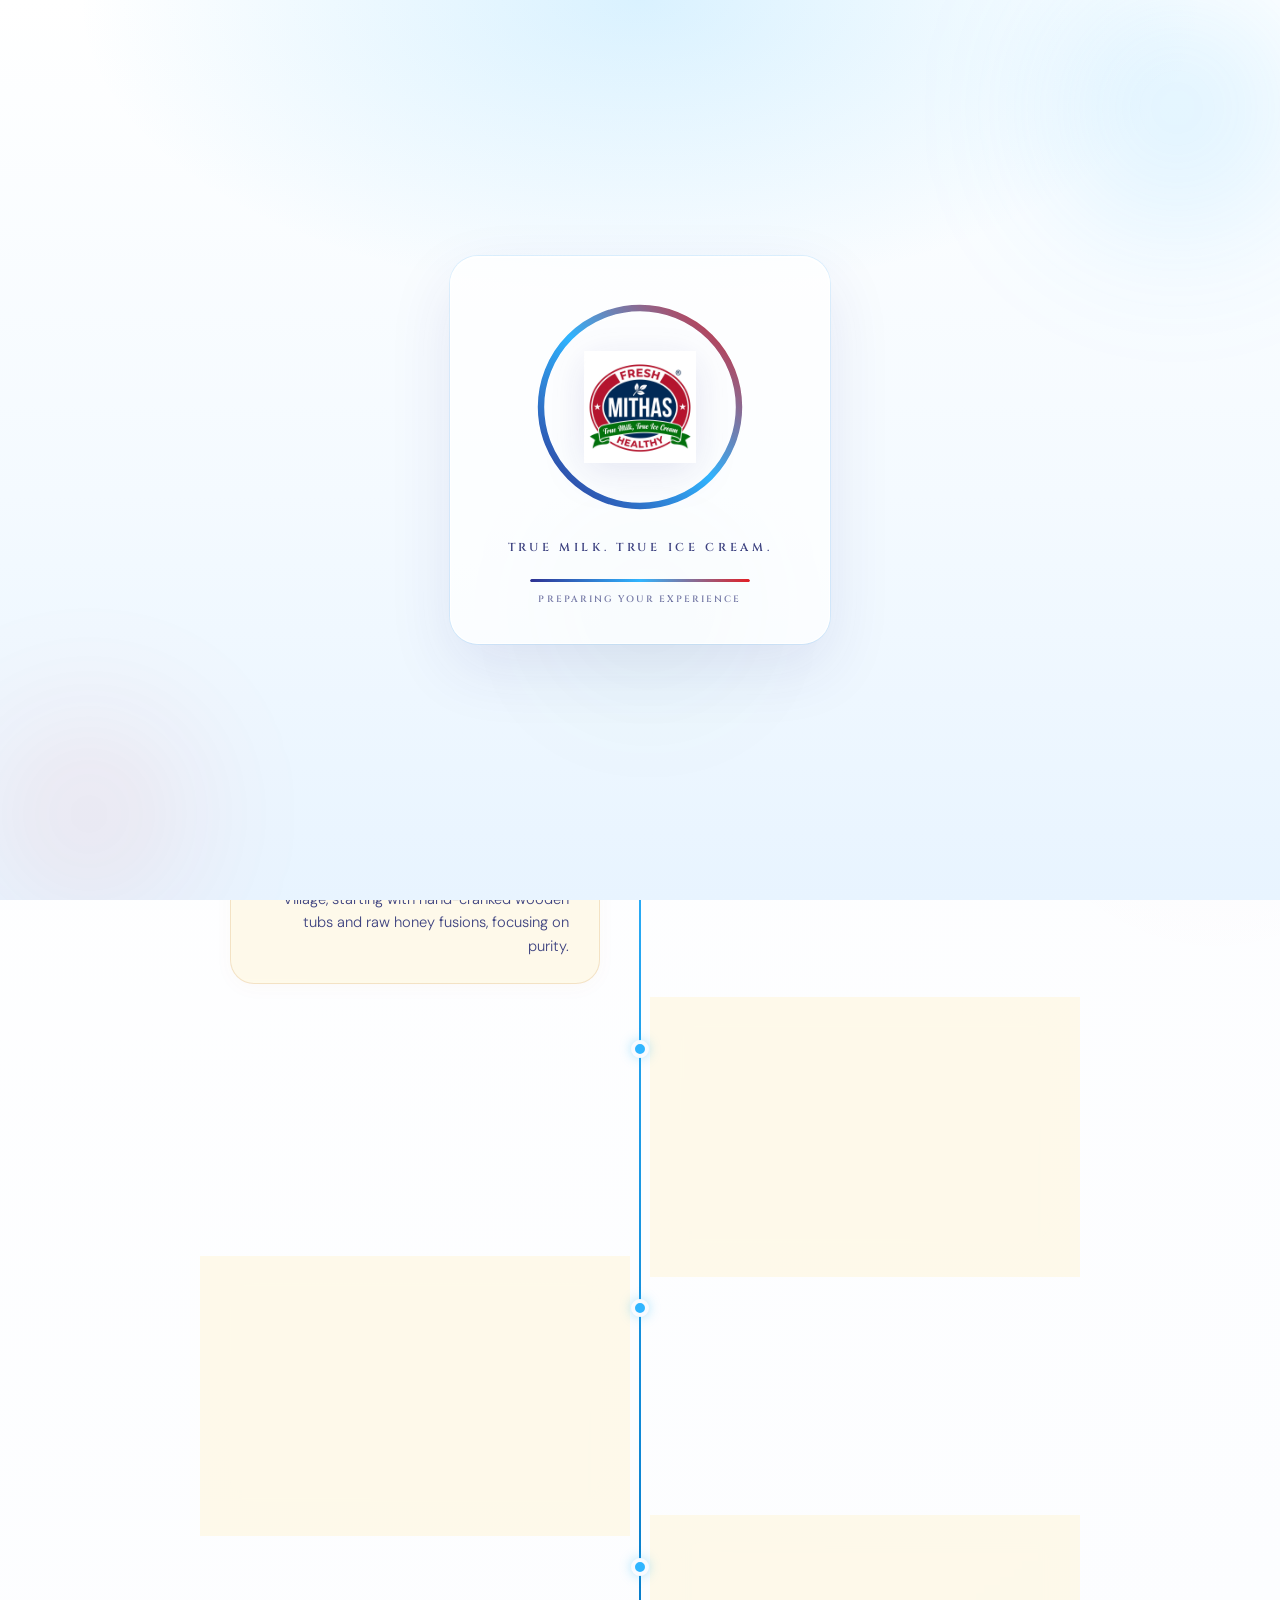
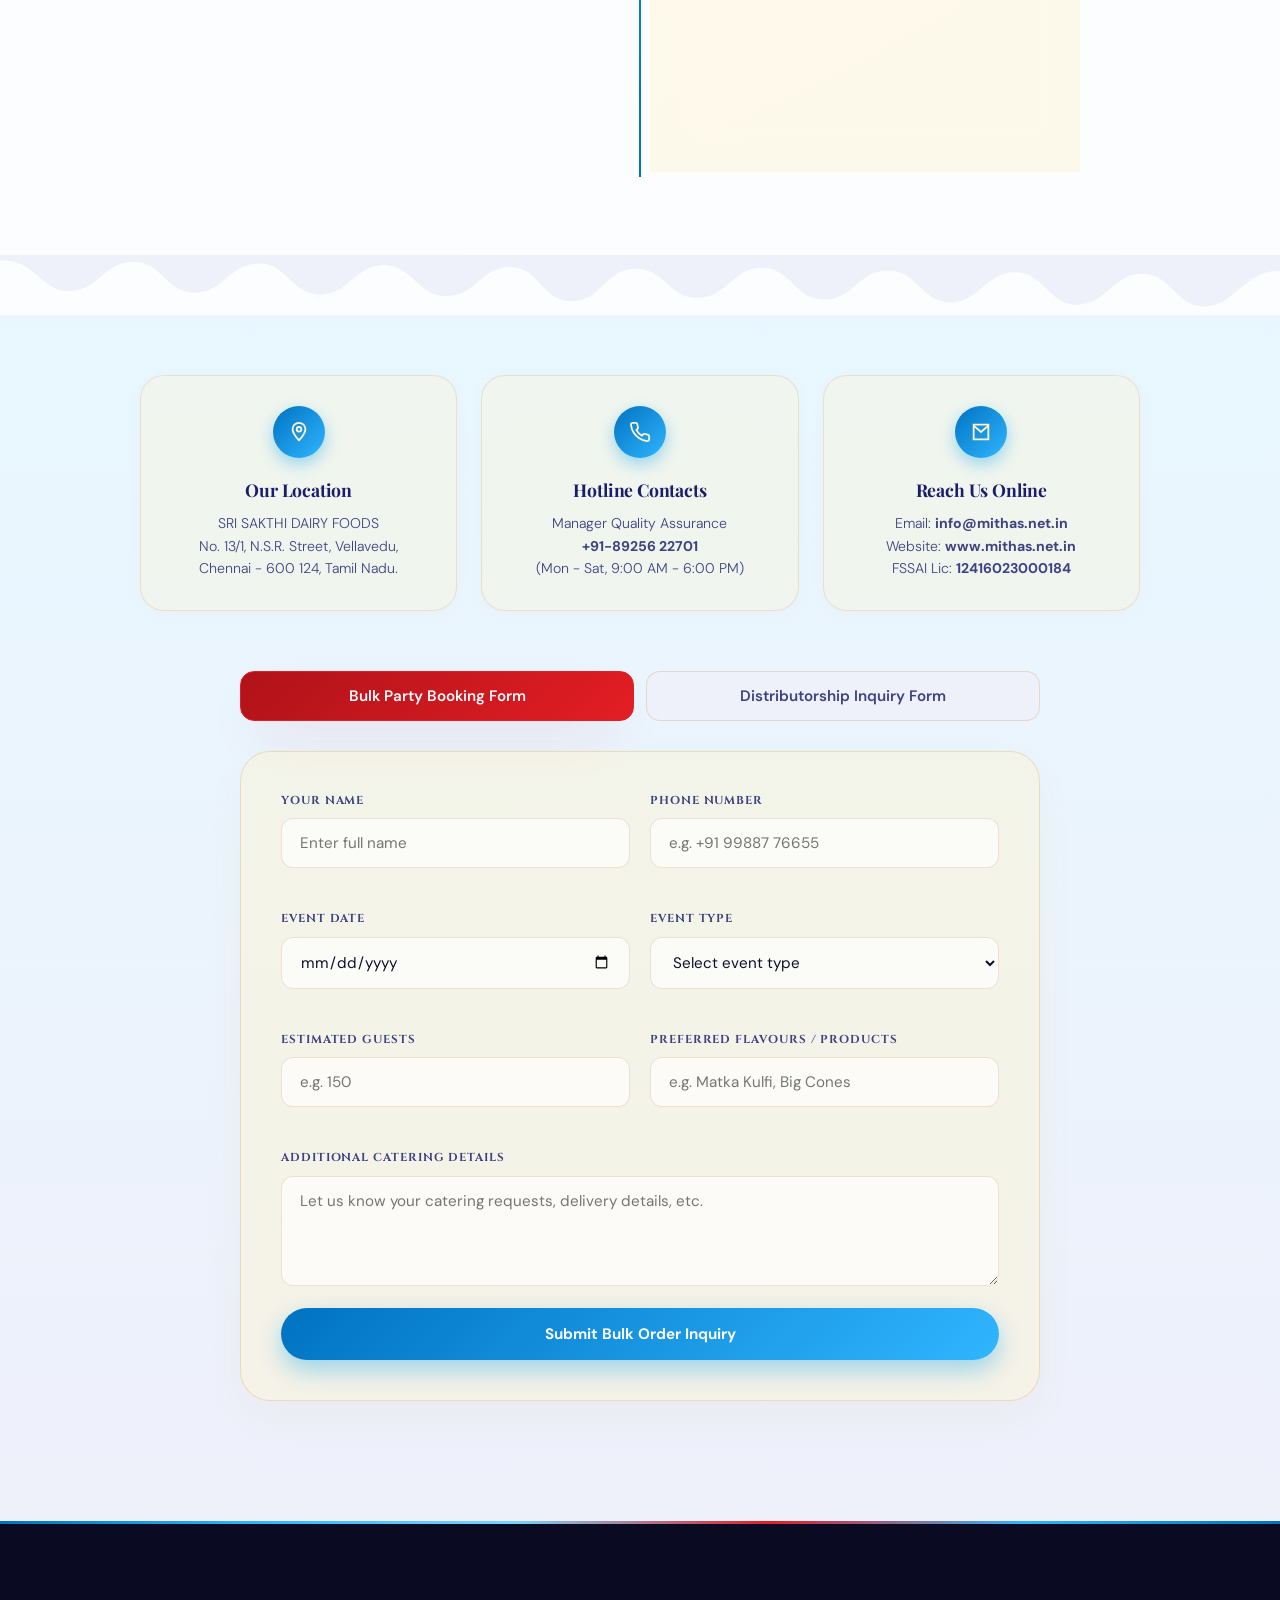
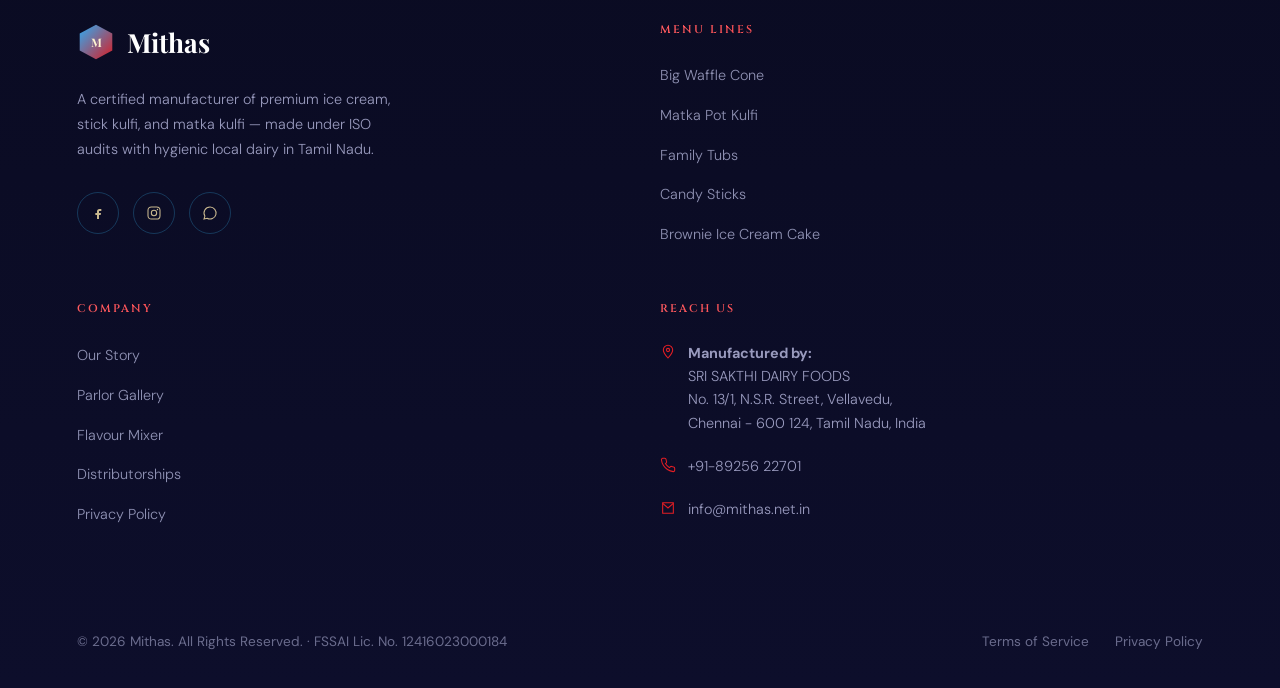
==== commit 790b2147: "Update contact.html" ====
--- a/contact.html
+++ b/contact.html
@@ -15,44 +15,43 @@
 </head>
 <body>
 
-  <!-- ======= ICE CREAM PRELOADER ======= -->
-  <div class="preloader" id="preloader">
-    <div class="preloader-bg-glow" aria-hidden="true"></div>
+  <!-- ======= BRAND PRELOADER ======= -->
+  <div class="preloader" id="preloader" role="status" aria-live="polite" aria-label="Loading Mithas">
+    <div class="preloader-backdrop" aria-hidden="true">
+      <span class="preloader-orb preloader-orb--blue"></span>
+      <span class="preloader-orb preloader-orb--red"></span>
+      <span class="preloader-orb preloader-orb--green"></span>
+    </div>
+
     <div class="preloader-inner">
-      <div class="preloader-glass">
-        <div class="preloader-cone">
-          <svg class="preloader-cone-svg" viewBox="0 0 120 200" fill="none" xmlns="http://www.w3.org/2000/svg">
-            <polygon points="60,195 15,65 105,65" fill="#D2A054" stroke="#9C6B28" stroke-width="2"/>
-            <path d="M25,80 L95,80 M32,95 L88,95 M39,110 L81,110 M46,125 L74,125 M50,140 L70,140 M54,155 L66,155 M57,170 L63,170 M18,70 L72,175 M102,70 L48,175" stroke="#B8863B" stroke-width="1.5" opacity="0.7"/>
-            <ellipse cx="60" cy="67" rx="44" ry="10" fill="#B28038"/>
-            <circle cx="60" cy="42" r="30" fill="#FCEAEC">
-              <animate attributeName="cy" values="120;42" dur="1.4s" fill="freeze" calcMode="spline" keySplines="0.34 1.56 0.64 1"/>
-            </circle>
-            <circle cx="45" cy="25" r="20" fill="#E8F4FF">
-              <animate attributeName="cy" values="120;25" dur="1.4s" begin="0.12s" fill="freeze" calcMode="spline" keySplines="0.34 1.56 0.64 1"/>
-            </circle>
-            <circle cx="75" cy="25" r="20" fill="#D6EEFF">
-              <animate attributeName="cy" values="120;25" dur="1.4s" begin="0.24s" fill="freeze" calcMode="spline" keySplines="0.34 1.56 0.64 1"/>
-            </circle>
-            <circle cx="60" cy="10" r="18" fill="#FCE4EC">
-              <animate attributeName="cy" values="120;10" dur="1.4s" begin="0.36s" fill="freeze" calcMode="spline" keySplines="0.34 1.56 0.64 1"/>
-            </circle>
-            <circle cx="60" cy="-5" r="7" fill="#E31E24">
-              <animate attributeName="cy" values="120;-5" dur="1.4s" begin="0.48s" fill="freeze" calcMode="spline" keySplines="0.34 1.56 0.64 1"/>
-            </circle>
-            <path d="M60,-5 Q65,-20 58,-25" stroke="#00833E" stroke-width="2" fill="none" stroke-linecap="round">
-              <animate attributeName="d" values="M60,120 Q65,110 58,105;M60,-5 Q65,-20 58,-25" dur="1.4s" begin="0.48s" fill="freeze" calcMode="spline" keySplines="0.34 1.56 0.64 1"/>
-            </path>
+      <div class="preloader-card">
+        <div class="preloader-logo-wrap">
+          <svg class="preloader-ring" viewBox="0 0 120 120" aria-hidden="true">
+            <defs>
+              <linearGradient id="preloaderRingGrad" x1="0%" y1="0%" x2="100%" y2="100%">
+                <stop offset="0%" stop-color="#2E3192"/>
+                <stop offset="50%" stop-color="#30B5FF"/>
+                <stop offset="100%" stop-color="#E31E24"/>
+              </linearGradient>
+            </defs>
+            <circle class="preloader-ring-track" cx="60" cy="60" r="54"/>
+            <circle class="preloader-ring-progress" cx="60" cy="60" r="54"/>
           </svg>
-        </div>
-        <div class="preloader-text">
-          <span class="preloader-brand">Mithas</span>
-          <span class="preloader-tagline">True Milk. True Ice Cream.</span>
-        </div>
-      </div>
-    </div>
-    <div class="preloader-progress" aria-hidden="true">
-      <div class="preloader-progress-bar"></div>
+          <img
+            src="logo_mithas.png"
+            alt="Mithas — True Milk, True Ice Cream"
+            class="preloader-logo"
+            width="200"
+            height="112"
+            decoding="async"
+          />
+        </div>
+        <p class="preloader-tagline">True Milk. True Ice Cream.</p>
+        <div class="preloader-status" aria-hidden="true">
+          <span class="preloader-status-bar"><span class="preloader-status-fill"></span></span>
+          <span class="preloader-status-label">Preparing your experience</span>
+        </div>
+      </div>
     </div>
   </div>
 
--- a/style.css
+++ b/style.css
@@ -521,6 +521,277 @@
   background-image: url("data:image/svg+xml,%3Csvg xmlns='http://www.w3.org/2000/svg' width='56' height='100'%3E%3Cpath d='M28 66L0 50V18L28 2l28 16v32zm0 34L0 84V52l28 16 28-16v32z' stroke='%232E3192' stroke-width='1.5' fill='none'/%3E%3C/svg%3E");
   background-size: 56px 100px;
   pointer-events: none;
+}
+
+/* ── HERO ICE CREAM BACKGROUND ANIMATION ── */
+.hero-ice-bg {
+  position: absolute;
+  inset: 0;
+  z-index: 1;
+  overflow: hidden;
+  pointer-events: none;
+  contain: layout style paint;
+}
+.hero-ice-orbs {
+  position: absolute;
+  inset: 0;
+  z-index: 0;
+}
+.hero-ice-orb {
+  position: absolute;
+  border-radius: 50%;
+  filter: blur(60px);
+  opacity: 0.55;
+  animation: hero-ice-orb-drift 14s ease-in-out infinite alternate;
+}
+.hero-ice-orb--red {
+  width: 340px;
+  height: 340px;
+  top: -8%;
+  right: 5%;
+  background: radial-gradient(circle, rgba(227, 30, 36, 0.45) 0%, rgba(255, 90, 95, 0.15) 55%, transparent 72%);
+  animation-duration: 11s;
+}
+.hero-ice-orb--blue {
+  width: 420px;
+  height: 420px;
+  bottom: -12%;
+  left: -5%;
+  background: radial-gradient(circle, rgba(48, 181, 255, 0.5) 0%, rgba(46, 49, 146, 0.2) 50%, transparent 70%);
+  animation-duration: 15s;
+  animation-direction: alternate-reverse;
+}
+.hero-ice-orb--green {
+  width: 260px;
+  height: 260px;
+  top: 42%;
+  left: 38%;
+  background: radial-gradient(circle, rgba(0, 131, 62, 0.32) 0%, rgba(0, 191, 165, 0.12) 50%, transparent 68%);
+  animation-duration: 18s;
+  animation-delay: -4s;
+}
+@keyframes hero-ice-orb-drift {
+  0%   { transform: translate(0, 0) scale(1); }
+  50%  { transform: translate(24px, -18px) scale(1.08); }
+  100% { transform: translate(-16px, 12px) scale(1.04); }
+}
+.hero-ice-mist {
+  position: absolute;
+  inset: 0;
+  z-index: 1;
+  background:
+    radial-gradient(ellipse 75% 60% at 12% 88%, rgba(255, 182, 193, 0.55), transparent 58%),
+    radial-gradient(ellipse 60% 55% at 90% 15%, rgba(125, 211, 252, 0.6), transparent 52%),
+    radial-gradient(ellipse 45% 40% at 48% 48%, rgba(48, 181, 255, 0.18), transparent 62%),
+    radial-gradient(ellipse 35% 30% at 72% 75%, rgba(0, 131, 62, 0.15), transparent 55%);
+  animation: hero-ice-mist-drift 16s ease-in-out infinite alternate;
+}
+@keyframes hero-ice-mist-drift {
+  0%   { transform: translate(0, 0) scale(1); filter: hue-rotate(0deg) saturate(1); opacity: 0.82; }
+  50%  { transform: translate(14px, -10px) scale(1.05); filter: hue-rotate(8deg) saturate(1.15); opacity: 1; }
+  100% { transform: translate(-10px, 8px) scale(1.02); filter: hue-rotate(-5deg) saturate(1.08); opacity: 0.9; }
+}
+.hero-ice-sweep {
+  position: absolute;
+  inset: 0;
+  z-index: 2;
+  background: linear-gradient(
+    115deg,
+    transparent 38%,
+    rgba(255, 255, 255, 0.22) 46%,
+    rgba(48, 181, 255, 0.12) 50%,
+    rgba(255, 255, 255, 0.18) 54%,
+    transparent 62%
+  );
+  background-size: 280% 100%;
+  animation: hero-ice-sweep 9s ease-in-out infinite;
+  pointer-events: none;
+}
+@keyframes hero-ice-sweep {
+  0%   { background-position: 200% 0; opacity: 0; }
+  20%  { opacity: 1; }
+  80%  { opacity: 1; }
+  100% { background-position: -200% 0; opacity: 0; }
+}
+.hero-ice-piece {
+  position: absolute;
+  z-index: 3;
+  opacity: 0;
+  transform-origin: center bottom;
+  --glow-weak: drop-shadow(0 12px 28px rgba(48, 181, 255, 0.25));
+  --glow-strong: drop-shadow(0 18px 42px rgba(48, 181, 255, 0.5));
+  filter: var(--glow-weak);
+  animation:
+    hero-ice-enter 1s cubic-bezier(0.34, 1.45, 0.64, 1) forwards,
+    hero-ice-float var(--float-dur, 10s) ease-in-out infinite,
+    hero-ice-glow-pulse 4s ease-in-out infinite;
+  animation-delay: var(--enter-delay, 0.4s), calc(var(--enter-delay, 0.4s) + 1s), calc(var(--enter-delay, 0.4s) + 1s);
+  will-change: transform, filter;
+}
+.hero-ice-piece--glow-pink   { --glow-weak: drop-shadow(0 12px 28px rgba(227, 30, 36, 0.22));  --glow-strong: drop-shadow(0 18px 40px rgba(255, 107, 111, 0.5)); }
+.hero-ice-piece--glow-blue   { --glow-weak: drop-shadow(0 12px 28px rgba(48, 181, 255, 0.28)); --glow-strong: drop-shadow(0 20px 44px rgba(48, 181, 255, 0.55)); }
+.hero-ice-piece--glow-red    { --glow-weak: drop-shadow(0 12px 28px rgba(227, 30, 36, 0.3));   --glow-strong: drop-shadow(0 18px 42px rgba(227, 30, 36, 0.58)); }
+.hero-ice-piece--glow-green  { --glow-weak: drop-shadow(0 12px 28px rgba(0, 131, 62, 0.28));  --glow-strong: drop-shadow(0 18px 40px rgba(0, 229, 160, 0.48)); }
+.hero-ice-piece--glow-cream  { --glow-weak: drop-shadow(0 12px 28px rgba(245, 200, 120, 0.3)); --glow-strong: drop-shadow(0 18px 40px rgba(255, 220, 150, 0.55)); }
+.hero-ice-piece--glow-indigo { --glow-weak: drop-shadow(0 12px 28px rgba(46, 49, 146, 0.3));  --glow-strong: drop-shadow(0 18px 42px rgba(74, 79, 196, 0.52)); }
+.hero-ice-piece--scoop-1,
+.hero-ice-piece--soft-serve,
+.hero-ice-piece--matka,
+.hero-ice-piece--tub {
+  animation-name: hero-ice-enter, hero-ice-float-alt, hero-ice-glow-pulse;
+}
+.hero-ice-piece--kulfi,
+.hero-ice-piece--popsicle {
+  animation-name: hero-ice-enter, hero-ice-sway, hero-ice-glow-pulse;
+}
+@keyframes hero-ice-glow-pulse {
+  0%, 100% { filter: var(--glow-weak); }
+  50%      { filter: var(--glow-strong); }
+}
+.hero-ice-piece svg {
+  width: 100%;
+  height: 100%;
+  display: block;
+}
+.hero-ice-piece--cone-1 {
+  top: 10%;
+  right: 6%;
+  width: 82px;
+  height: 122px;
+}
+.hero-ice-piece--scoop-1 {
+  top: 56%;
+  right: 11%;
+  width: 94px;
+  height: 72px;
+}
+.hero-ice-piece--kulfi {
+  bottom: 12%;
+  left: 3%;
+  width: 56px;
+  height: 120px;
+}
+.hero-ice-piece--soft-serve {
+  top: 20%;
+  left: 5%;
+  width: 78px;
+  height: 142px;
+}
+.hero-ice-piece--tub {
+  bottom: 18%;
+  right: 20%;
+  width: 88px;
+  height: 76px;
+}
+.hero-ice-piece--popsicle {
+  top: 6%;
+  left: 30%;
+  width: 52px;
+  height: 114px;
+}
+.hero-ice-piece--cone-2 {
+  bottom: 8%;
+  right: 3%;
+  width: 64px;
+  height: 94px;
+}
+.hero-ice-piece--matka {
+  top: 66%;
+  left: 20%;
+  width: 80px;
+  height: 88px;
+}
+@keyframes hero-ice-enter {
+  0%   { opacity: 0; transform: translateY(40px) scale(0.75) rotate(-12deg); }
+  70%  { opacity: var(--ice-opacity, 0.62); transform: translateY(-6px) scale(1.05) rotate(3deg); }
+  100% { opacity: var(--ice-opacity, 0.62); transform: translateY(0) scale(1) rotate(0deg); }
+}
+@keyframes hero-ice-float {
+  0%, 100% { transform: translate(0, 0) rotate(-6deg) scale(1); }
+  25%      { transform: translate(14px, -22px) rotate(4deg) scale(1.03); }
+  50%      { transform: translate(-10px, -28px) rotate(-3deg) scale(1.05); }
+  75%      { transform: translate(8px, -12px) rotate(5deg) scale(1.02); }
+}
+@keyframes hero-ice-float-alt {
+  0%, 100% { transform: translate(0, 0) rotate(7deg) scale(1); }
+  30%      { transform: translate(-16px, -20px) rotate(-5deg) scale(1.04); }
+  60%      { transform: translate(12px, -30px) rotate(8deg) scale(1.06); }
+  85%      { transform: translate(-6px, -14px) rotate(-2deg) scale(1.02); }
+}
+@keyframes hero-ice-sway {
+  0%, 100% { transform: translate(0, 0) rotate(-12deg) scale(1); }
+  25%      { transform: translate(10px, -16px) rotate(10deg) scale(1.04); }
+  50%      { transform: translate(-4px, -26px) rotate(-8deg) scale(1.06); }
+  75%      { transform: translate(8px, -18px) rotate(12deg) scale(1.03); }
+}
+.hero-ice-drips {
+  position: absolute;
+  inset: 0;
+  z-index: 2;
+}
+.hero-ice-drip {
+  position: absolute;
+  width: 9px;
+  border-radius: 0 0 10px 10px;
+  background: linear-gradient(180deg, #30B5FF 0%, #E31E24 55%, #2E3192 100%);
+  box-shadow: 0 0 12px rgba(48, 181, 255, 0.4);
+  opacity: 0;
+  animation: hero-ice-drip-fall 4s ease-in infinite;
+}
+.hero-ice-drip--1 { left: 16%; top: 26%; height: 0; animation-delay: 0s; }
+.hero-ice-drip--2 { left: 74%; top: 32%; height: 0; width: 7px; animation-delay: 1.6s; background: linear-gradient(180deg, #FF6B6F, #E31E24, #B01219); }
+.hero-ice-drip--3 { left: 46%; top: 12%; height: 0; width: 6px; animation-delay: 3.2s; }
+.hero-ice-drip--4 { left: 58%; top: 48%; height: 0; width: 5px; animation-delay: 0.8s; background: linear-gradient(180deg, #00E5A0, #00833E); box-shadow: 0 0 10px rgba(0, 131, 62, 0.4); }
+.hero-ice-drip--5 { left: 24%; top: 55%; height: 0; width: 6px; animation-delay: 2.4s; background: linear-gradient(180deg, #FFD6A0, #F5C878); box-shadow: 0 0 10px rgba(245, 200, 120, 0.45); }
+@keyframes hero-ice-drip-fall {
+  0%   { height: 0; opacity: 0; transform: translateY(0) scaleY(0.5); }
+  12%  { height: 18px; opacity: 0.85; transform: translateY(0) scaleY(1); }
+  55%  { height: 42px; opacity: 0.65; transform: translateY(16px) scaleY(1.1); }
+  100% { height: 48px; opacity: 0; transform: translateY(36px) scaleY(0.8); }
+}
+.hero-ice-sparkles {
+  position: absolute;
+  inset: 0;
+  z-index: 4;
+}
+.hero-ice-sparkle {
+  position: absolute;
+  left: var(--s-x);
+  top: var(--s-y);
+  width: 8px;
+  height: 8px;
+  border-radius: 50%;
+  animation: hero-ice-sparkle 2.8s ease-in-out infinite;
+  animation-delay: var(--s-d, 0s);
+}
+.hero-ice-sparkle::before,
+.hero-ice-sparkle::after {
+  content: '';
+  position: absolute;
+  background: currentColor;
+  border-radius: 1px;
+}
+.hero-ice-sparkle::before {
+  width: 2px;
+  height: 14px;
+  left: 3px;
+  top: -3px;
+}
+.hero-ice-sparkle::after {
+  width: 14px;
+  height: 2px;
+  left: -3px;
+  top: 3px;
+}
+.hero-ice-sparkle--blue  { color: #30B5FF; box-shadow: 0 0 14px #30B5FF, 0 0 28px rgba(48, 181, 255, 0.5); }
+.hero-ice-sparkle--red   { color: #FF5A5F; box-shadow: 0 0 14px #E31E24, 0 0 28px rgba(227, 30, 36, 0.45); }
+.hero-ice-sparkle--green { color: #00E5A0; box-shadow: 0 0 14px #00833E, 0 0 28px rgba(0, 131, 62, 0.4); }
+.hero-ice-sparkle--gold  { color: #FFD700; box-shadow: 0 0 14px #F5C878, 0 0 28px rgba(245, 200, 120, 0.5); }
+.hero-ice-sparkle--white { color: #FFFFFF; box-shadow: 0 0 16px #FFFFFF, 0 0 32px rgba(48, 181, 255, 0.35); }
+@keyframes hero-ice-sparkle {
+  0%, 100% { opacity: 0; transform: scale(0.3) rotate(0deg); }
+  40%      { opacity: 1; transform: scale(1.2) rotate(45deg); }
+  60%      { opacity: 0.9; transform: scale(1) rotate(90deg); }
 }
 .hero-orb {
   position: absolute;
@@ -3172,7 +3443,7 @@
 }
 
 /* ============================================================
-   ICE CREAM PRELOADER — Rise from bottom, slide up to reveal
+   BRAND PRELOADER — Logo reveal with progress ring
 ============================================================ */
 .preloader {
   position: fixed;
@@ -3181,133 +3452,201 @@
   display: flex;
   align-items: center;
   justify-content: center;
-  background: linear-gradient(180deg, #FFFFFF 0%, #E8F7FF 45%, #B8DCFF 100%);
+  background:
+    radial-gradient(ellipse 80% 60% at 50% 0%, rgba(48, 181, 255, 0.18), transparent 55%),
+    linear-gradient(180deg, #FFFFFF 0%, #F4FAFF 55%, #E8F4FF 100%);
   overflow: hidden;
-  transform: translateY(0);
-  transition: transform 1s cubic-bezier(0.76, 0, 0.24, 1);
-}
-.preloader-bg-glow {
-  position: absolute;
-  bottom: -20%;
-  left: 50%;
-  transform: translateX(-50%);
-  width: 500px;
-  height: 500px;
+  opacity: 1;
+  transition: opacity 0.75s cubic-bezier(0.4, 0, 0.2, 1), visibility 0s 0.75s;
+}
+.preloader-backdrop {
+  position: absolute;
+  inset: 0;
+  pointer-events: none;
+  overflow: hidden;
+}
+.preloader-orb {
+  position: absolute;
   border-radius: 50%;
-  background: radial-gradient(circle, rgba(48, 181, 255, 0.35) 0%, transparent 65%);
-  animation: preloader-glow-rise 2s ease-in-out infinite alternate;
-}
-@keyframes preloader-glow-rise {
-  0%   { transform: translateX(-50%) translateY(20px) scale(0.9); opacity: 0.6; }
-  100% { transform: translateX(-50%) translateY(-10px) scale(1.1); opacity: 1; }
+  filter: blur(70px);
+  opacity: 0.5;
+  animation: preloader-orb-float 8s ease-in-out infinite alternate;
+}
+.preloader-orb--blue {
+  width: 360px;
+  height: 360px;
+  top: -8%;
+  right: -6%;
+  background: radial-gradient(circle, rgba(48, 181, 255, 0.45), transparent 68%);
+}
+.preloader-orb--red {
+  width: 280px;
+  height: 280px;
+  bottom: -6%;
+  left: -4%;
+  background: radial-gradient(circle, rgba(227, 30, 36, 0.28), transparent 68%);
+  animation-delay: -2s;
+  animation-direction: alternate-reverse;
+}
+.preloader-orb--green {
+  width: 220px;
+  height: 220px;
+  top: 55%;
+  left: 42%;
+  background: radial-gradient(circle, rgba(0, 131, 62, 0.22), transparent 68%);
+  animation-delay: -4s;
+}
+@keyframes preloader-orb-float {
+  0%   { transform: translate(0, 0) scale(1); }
+  100% { transform: translate(16px, -12px) scale(1.06); }
 }
 
 .preloader-inner {
+  position: relative;
+  z-index: 2;
+  display: flex;
+  align-items: center;
+  justify-content: center;
+  padding: 24px;
+  opacity: 0;
+  transform: translateY(18px) scale(0.96);
+  animation: preloader-inner-in 0.9s cubic-bezier(0.22, 1, 0.36, 1) 0.15s forwards;
+}
+@keyframes preloader-inner-in {
+  to { opacity: 1; transform: translateY(0) scale(1); }
+}
+
+.preloader-card {
   display: flex;
   flex-direction: column;
   align-items: center;
-  z-index: 2;
-  animation: preloader-inner-rise 1.2s cubic-bezier(0.34, 1.45, 0.64, 1) forwards;
-  transform: translateY(110vh);
-}
-@keyframes preloader-inner-rise {
-  0%   { transform: translateY(110vh) scale(0.85); opacity: 0; }
-  55%  { transform: translateY(-12px) scale(1.03); opacity: 1; }
-  75%  { transform: translateY(6px) scale(0.98); opacity: 1; }
-  100% { transform: translateY(0) scale(1); opacity: 1; }
-}
-
-.preloader-glass {
-  background: rgba(255, 255, 255, 0.55);
-  backdrop-filter: blur(24px);
-  -webkit-backdrop-filter: blur(24px);
-  border: 1px solid rgba(255, 255, 255, 0.75);
-  border-radius: 32px;
-  padding: 36px 48px 28px;
+  gap: 22px;
+  padding: 40px 52px 36px;
+  background: rgba(255, 255, 255, 0.72);
+  backdrop-filter: blur(28px);
+  -webkit-backdrop-filter: blur(28px);
+  border: 1px solid rgba(255, 255, 255, 0.85);
+  border-radius: 28px;
   box-shadow:
-    0 20px 60px rgba(46, 49, 146, 0.12),
-    0 0 0 1px rgba(48, 181, 255, 0.15),
-    inset 0 1px 0 rgba(255, 255, 255, 0.8);
+    0 24px 64px rgba(46, 49, 146, 0.1),
+    0 0 0 1px rgba(48, 181, 255, 0.12),
+    inset 0 1px 0 rgba(255, 255, 255, 0.95);
+  min-width: min(92vw, 380px);
+}
+
+.preloader-logo-wrap {
+  position: relative;
+  display: flex;
+  align-items: center;
+  justify-content: center;
+  width: 220px;
+  height: 220px;
+}
+.preloader-ring {
+  position: absolute;
+  inset: 0;
+  width: 100%;
+  height: 100%;
+  transform: rotate(-90deg);
+}
+.preloader-ring-track {
+  fill: none;
+  stroke: rgba(46, 49, 146, 0.1);
+  stroke-width: 3;
+}
+.preloader-ring-progress {
+  fill: none;
+  stroke: url(#preloaderRingGrad);
+  stroke-width: 3.5;
+  stroke-linecap: round;
+  stroke-dasharray: 339.292;
+  stroke-dashoffset: 339.292;
+  animation: preloader-ring-draw 2.4s cubic-bezier(0.4, 0, 0.2, 1) 0.35s forwards;
+}
+@keyframes preloader-ring-draw {
+  to { stroke-dashoffset: 0; }
+}
+
+.preloader-logo {
+  width: min(68vw, 200px);
+  height: auto;
+  max-height: 112px;
+  object-fit: contain;
+  display: block;
+  opacity: 0;
+  transform: scale(0.88);
+  animation: preloader-logo-in 0.85s cubic-bezier(0.34, 1.45, 0.64, 1) 0.45s forwards;
+  filter: drop-shadow(0 8px 20px rgba(46, 49, 146, 0.12));
+}
+@keyframes preloader-logo-in {
+  to { opacity: 1; transform: scale(1); }
+}
+
+.preloader-tagline {
+  margin: 0;
+  font-family: 'Cinzel', serif;
+  font-size: 0.72rem;
+  font-weight: 600;
+  letter-spacing: 0.32em;
+  text-transform: uppercase;
+  color: #3D4280;
+  text-align: center;
+  opacity: 0;
+  animation: preloader-tagline-in 0.6s ease 0.9s forwards;
+}
+@keyframes preloader-tagline-in {
+  from { opacity: 0; transform: translateY(10px); }
+  to   { opacity: 1; transform: translateY(0); }
+}
+
+.preloader-status {
   display: flex;
   flex-direction: column;
   align-items: center;
-  gap: 24px;
-}
-
-.preloader-cone {
-  width: 130px;
-  height: 210px;
-  filter: drop-shadow(0 16px 32px rgba(46, 49, 146, 0.2));
-}
-.preloader-cone-svg {
+  gap: 10px;
   width: 100%;
-  height: 100%;
-  overflow: visible;
-}
-
-.preloader-text {
-  display: flex;
-  flex-direction: column;
-  align-items: center;
-  gap: 8px;
+  max-width: 220px;
   opacity: 0;
-  animation: preloader-text-in 0.7s ease forwards 0.85s;
-}
-.preloader-brand {
-  font-family: 'Playfair Display', serif;
-  font-size: 2.5rem;
-  font-weight: 700;
-  background: linear-gradient(135deg, #2E3192, #30B5FF, #E31E24);
-  background-size: 200% auto;
-  -webkit-background-clip: text;
-  -webkit-text-fill-color: transparent;
-  background-clip: text;
-  animation: preloader-brand-shimmer 4s ease infinite;
-}
-.preloader-tagline {
-  font-family: 'Cinzel', serif;
-  font-size: 0.78rem;
-  letter-spacing: 0.28em;
-  color: #3D4280;
-  text-transform: uppercase;
-}
-@keyframes preloader-text-in {
-  0%   { opacity: 0; transform: translateY(24px); }
-  100% { opacity: 1; transform: translateY(0); }
-}
-@keyframes preloader-brand-shimmer {
-  0%, 100% { background-position: 0% center; }
-  50%      { background-position: 100% center; }
-}
-
-/* Bottom progress bar fills as content rises */
-.preloader-progress {
-  position: absolute;
-  bottom: 0;
-  left: 0;
+  animation: preloader-tagline-in 0.5s ease 1.05s forwards;
+}
+.preloader-status-bar {
+  display: block;
   width: 100%;
-  height: 4px;
+  height: 3px;
+  border-radius: 999px;
   background: rgba(46, 49, 146, 0.1);
-  z-index: 3;
-}
-.preloader-progress-bar {
+  overflow: hidden;
+}
+.preloader-status-fill {
+  display: block;
   height: 100%;
   width: 0%;
+  border-radius: inherit;
   background: linear-gradient(90deg, #2E3192, #30B5FF, #E31E24);
-  animation: preloader-bar-fill 2.4s cubic-bezier(0.4, 0, 0.2, 1) forwards;
-  box-shadow: 0 0 12px rgba(48, 181, 255, 0.5);
-}
-@keyframes preloader-bar-fill {
-  0%   { width: 0%; }
-  100% { width: 100%; }
-}
-
-/* Exit: entire screen slides up to reveal site */
+  box-shadow: 0 0 10px rgba(48, 181, 255, 0.45);
+  animation: preloader-status-fill 2.2s cubic-bezier(0.4, 0, 0.2, 1) 0.5s forwards;
+}
+@keyframes preloader-status-fill {
+  to { width: 100%; }
+}
+.preloader-status-label {
+  font-family: 'Cinzel', serif;
+  font-size: 0.58rem;
+  font-weight: 600;
+  letter-spacing: 0.22em;
+  text-transform: uppercase;
+  color: rgba(61, 66, 128, 0.7);
+}
+
 .preloader.loaded {
-  transform: translateY(-100%);
+  opacity: 0;
+  visibility: hidden;
   pointer-events: none;
-  transition: transform 1s cubic-bezier(0.76, 0, 0.24, 1), visibility 0s 1s;
-  visibility: hidden;
+}
+.preloader.loaded .preloader-inner {
+  transform: scale(1.02);
+  opacity: 0;
+  transition: transform 0.65s cubic-bezier(0.4, 0, 0.2, 1), opacity 0.55s ease;
 }
 
 body.preloader-active {
@@ -3315,20 +3654,25 @@
 }
 
 @media (max-width: 600px) {
-  .preloader-glass {
-    padding: 28px 32px 22px;
-    border-radius: 24px;
-  }
-  .preloader-cone {
-    width: 100px;
-    height: 170px;
-  }
-  .preloader-brand {
-    font-size: 1.9rem;
+  .preloader-card {
+    padding: 32px 28px 28px;
+    border-radius: 22px;
+    min-width: min(92vw, 320px);
+  }
+  .preloader-logo-wrap {
+    width: 190px;
+    height: 190px;
+  }
+  .preloader-logo {
+    width: min(72vw, 168px);
+    max-height: 94px;
   }
   .preloader-tagline {
-    font-size: 0.65rem;
-    letter-spacing: 0.2em;
+    font-size: 0.62rem;
+    letter-spacing: 0.24em;
+  }
+  .preloader-status-label {
+    font-size: 0.52rem;
   }
 }
 
@@ -3586,19 +3930,146 @@
    HOME PAGE — Glass hero + clean white & blue below
 ============================================================ */
 
-/* ── HERO: aurora sky + glass panels + rich motion ── */
+/* ── HERO: lightweight (no lag) ── */
 .page-home .hero {
   background:
-    radial-gradient(ellipse 90% 70% at 75% -10%, rgba(48, 181, 255, 0.35), transparent 55%),
-    radial-gradient(ellipse 60% 50% at 5% 90%, rgba(227, 30, 36, 0.12), transparent 50%),
-    radial-gradient(ellipse 50% 40% at 95% 70%, rgba(0, 131, 62, 0.1), transparent 45%),
-    linear-gradient(165deg, #FFFFFF 0%, #E8F7FF 45%, #B8E4FF 75%, #D6EEFF 100%);
-  background-size: 100% 100%, 100% 100%, 100% 100%, 200% 200%;
-  animation: hero-bg-breathe 14s ease-in-out infinite alternate;
-}
-@keyframes hero-bg-breathe {
-  0%   { background-position: 0% 0%, 0% 0%, 0% 0%, 0% 50%; }
-  100% { background-position: 0% 0%, 0% 0%, 0% 0%, 100% 50%; }
+    radial-gradient(ellipse 85% 65% at 72% -5%, rgba(48, 181, 255, 0.28), transparent 55%),
+    radial-gradient(ellipse 55% 50% at 8% 95%, rgba(227, 30, 36, 0.14), transparent 52%),
+    radial-gradient(ellipse 40% 35% at 92% 68%, rgba(0, 131, 62, 0.12), transparent 48%),
+    linear-gradient(165deg, #FFFFFF 0%, #E8F7FF 50%, #C8E8FF 85%, #D6EEFF 100%);
+}
+.page-home .hero-comb-bg {
+  opacity: 0.04;
+  animation: none;
+}
+.page-home .hero-ice-bg {
+  z-index: 1;
+}
+.page-home .hero-ice-piece {
+  --ice-opacity: 0.58;
+}
+.page-home .hero-ice-piece--cone-1,
+.page-home .hero-ice-piece--soft-serve {
+  --ice-opacity: 0.65;
+}
+.page-home .hero-ice-piece--scoop-1,
+.page-home .hero-ice-piece--tub,
+.page-home .hero-ice-piece--matka {
+  --ice-opacity: 0.52;
+}
+.page-home .hero-ice-piece--kulfi,
+.page-home .hero-ice-piece--popsicle,
+.page-home .hero-ice-piece--cone-2 {
+  --ice-opacity: 0.56;
+}
+.page-home .hero-ice-mist {
+  opacity: 1;
+}
+.page-home .hero-ice-orb {
+  opacity: 0.65;
+}
+.page-home .hero-highlight {
+  font-style: italic;
+  font-weight: 500;
+  background: linear-gradient(135deg, #E31E24, #2E3192, #30B5FF);
+  -webkit-background-clip: text;
+  -webkit-text-fill-color: transparent;
+  background-clip: text;
+}
+.page-home .hero h1 em .ink-line {
+  animation: swipe 1s 0.8s cubic-bezier(0.65, 0, 0.35, 1) forwards;
+}
+.page-home .hero-visual {
+  overflow: visible;
+  min-height: 520px;
+}
+.page-home .hero-glow {
+  width: 280px;
+  height: 280px;
+  background: radial-gradient(circle, rgba(48, 181, 255, 0.2), transparent 70%);
+  filter: blur(20px);
+  animation: none;
+  opacity: 0.7;
+}
+.page-home .hero-img-frame {
+  position: relative;
+  z-index: 4;
+  width: auto;
+  height: auto;
+  max-width: 300px;
+  border: none;
+  border-radius: 0;
+  overflow: visible;
+  background: none;
+  box-shadow: none;
+  animation: hero-cone-float 6s ease-in-out infinite;
+  transform: none;
+}
+.page-home .hero-img-frame img {
+  width: 280px;
+  height: auto;
+  max-height: 420px;
+  object-fit: contain;
+  display: block;
+  filter: drop-shadow(0 16px 32px rgba(46, 49, 146, 0.18));
+}
+@keyframes hero-cone-float {
+  0%, 100% { transform: translateY(0); }
+  50%      { transform: translateY(-14px); }
+}
+.page-home .float-badge {
+  background: rgba(255, 255, 255, 0.92);
+  border: 1px solid rgba(48, 181, 255, 0.3);
+  box-shadow: 0 6px 20px rgba(46, 49, 146, 0.08);
+  color: #1B1D6B;
+  animation: none;
+}
+.page-home .float-badge .b-ico {
+  background: linear-gradient(135deg, #E31E24, #FF5A5F);
+}
+.page-home .badge-milk .b-ico {
+  background: linear-gradient(135deg, #0073C2, #30B5FF);
+}
+.page-home .hero-stats .stat-pill {
+  background: rgba(255, 255, 255, 0.7);
+  border: 1px solid rgba(48, 181, 255, 0.25);
+  border-radius: 18px;
+  padding: 14px 20px;
+  box-shadow: 0 4px 16px rgba(46, 49, 146, 0.06);
+  animation: none;
+}
+.page-home .flavor-chip {
+  animation: none;
+  opacity: 1;
+  transform: none;
+}
+.page-home .hero-fade-in {
+  opacity: 0;
+  transform: translateY(20px);
+  animation: hero-slide-up 0.7s cubic-bezier(0.22, 1, 0.36, 1) forwards;
+}
+.page-home .hero-eyebrow .dot {
+  animation: none;
+}
+
+/* Disable all heavy hero decoration layers */
+.page-home .hero-aurora,
+.page-home .hero-mesh,
+.page-home .hero-beams,
+.page-home .hero-frost-mist,
+.page-home .hero-shimmer-sweep,
+.page-home .hero-sparkles,
+.page-home .hero-floaters,
+.page-home .hero-orb,
+.page-home .hex-ring,
+.page-home .hex-ring-inner,
+.page-home .hex-ring-pulse,
+.page-home .hero-visual-mist,
+.page-home .orbit-ring,
+.page-home .hero-img-ring,
+.page-home .hero-img-shine,
+.page-home .honey-drip {
+  display: none !important;
 }
 
 .page-home .hero-aurora {
@@ -4243,21 +4714,14 @@
   font-weight: 700;
 }
 
-.page-home .hex-ring {
-  border-color: rgba(48, 181, 255, 0.45);
-  box-shadow: 0 0 30px rgba(48, 181, 255, 0.15) inset;
-}
-.page-home .hex-ring-inner {
-  border-color: rgba(46, 49, 146, 0.28);
-}
 .page-home .hero-glow {
-  background: radial-gradient(circle, rgba(48, 181, 255, 0.35), rgba(46, 49, 146, 0.2) 50%, rgba(227, 30, 36, 0.1) 75%, transparent 100%);
-  animation: glow-pulse 4s ease-in-out infinite;
+  background: radial-gradient(circle, rgba(48, 181, 255, 0.2), transparent 70%);
+  animation: none;
+  opacity: 0.7;
 }
 .page-home .scroll-cue {
   z-index: 3;
   color: #2E3192;
-  animation: cue-bounce 2s ease-in-out infinite;
 }
 
 @media (max-width: 900px) {
@@ -4269,6 +4733,20 @@
     width: 220px;
     max-height: 340px;
   }
+  .hero-ice-piece--cone-1 { width: 58px; height: 86px; top: 6%; right: 2%; }
+  .hero-ice-piece--scoop-1 { width: 64px; height: 50px; top: auto; bottom: 8%; right: 4%; }
+  .hero-ice-piece--kulfi { width: 40px; height: 88px; bottom: 10%; left: 2%; }
+  .hero-ice-piece--soft-serve { width: 54px; height: 100px; top: 18%; left: 2%; }
+  .hero-ice-piece--tub { display: none; }
+  .hero-ice-piece--popsicle { width: 38px; height: 86px; top: 4%; left: auto; right: 28%; }
+  .hero-ice-piece--cone-2 { display: none; }
+  .hero-ice-piece--matka { width: 58px; height: 64px; top: auto; bottom: 6%; left: 18%; }
+  .page-home .hero-ice-piece { --ice-opacity: 0.38; }
+  .hero-ice-drip--4,
+  .hero-ice-drip--5 { display: none; }
+  .hero-ice-sweep { opacity: 0.6; }
+  .hero-ice-orb--green { display: none; }
+  .hero-ice-sparkle:nth-child(n+5) { display: none; }
 }
 
 @media (max-width: 600px) {
@@ -4283,29 +4761,50 @@
   .page-home .honey-drip {
     bottom: 20px;
   }
+  .hero-ice-piece--kulfi,
+  .hero-ice-piece--matka {
+    display: none;
+  }
+  .page-home .hero-ice-piece { --ice-opacity: 0.32; }
+  .hero-ice-sparkles { display: none; }
+  .hero-ice-sweep { display: none; }
+  .hero-ice-orb { opacity: 0.4; filter: blur(40px); }
 }
 
 @media (prefers-reduced-motion: reduce) {
-  .page-home .hero-mesh,
-  .page-home .hero-orb1,
-  .page-home .hero-orb2,
-  .page-home .hero-orb3,
-  .page-home .gradient-text-animated,
-  .page-home .hero-img-ring,
-  .page-home .hero-img-frame,
-  .page-home .scroll-cue,
-  .page-home .float-badge,
-  .page-home .cta-strip,
-  .preloader-inner,
-  .preloader-progress-bar {
+  .page-home .hero-img-frame {
     animation: none !important;
   }
   .page-home .hero-fade-in,
   .preloader-inner {
     opacity: 1;
     transform: none;
-  }
-  .preloader.loaded { transform: none; }
+    animation: none;
+  }
+  .preloader-logo,
+  .preloader-tagline,
+  .preloader-status,
+  .preloader-ring-progress,
+  .preloader-status-fill {
+    animation: none !important;
+    opacity: 1 !important;
+    stroke-dashoffset: 0 !important;
+    width: 100% !important;
+    transform: none !important;
+  }
+  .preloader.loaded { opacity: 0; }
+  .hero-ice-piece,
+  .hero-ice-mist,
+  .hero-ice-drip,
+  .hero-ice-sparkle,
+  .hero-ice-orb,
+  .hero-ice-sweep {
+    animation: none !important;
+    opacity: var(--ice-opacity, 0.45) !important;
+    transform: none !important;
+  }
+  .hero-ice-mist { opacity: 0.7 !important; }
+  .hero-ice-orb { opacity: 0.35 !important; }
 }
 
 /* ============================================================
@@ -4314,48 +4813,12 @@
 @media (max-width: 768px), (hover: none) {
   #drip-canvas,
   .ice-layer,
-  .ice-emoji-layer,
-  .page-home .hero-beams,
-  .page-home .hero-shimmer-sweep,
-  .page-home .hero-floaters,
-  .page-home .hero-frost-mist,
-  .page-home .hero-aurora,
-  .page-home .hero-sparkles,
-  .page-home .hex-ring-pulse {
+  .ice-emoji-layer {
     display: none !important;
   }
 
-  .page-home .hero {
-    animation: none;
-    background: linear-gradient(165deg, #FFFFFF 0%, #E8F7FF 55%, #D0EAFF 100%);
-  }
-  .page-home .hero-mesh,
-  .page-home .hero-orb1,
-  .page-home .hero-orb2,
-  .page-home .hero-orb3,
-  .page-home .hero-orb4 {
-    display: none;
-  }
-  .page-home .hero-comb-bg {
-    opacity: 0.03;
-    animation: none;
-  }
-  .page-home .gradient-text-animated,
-  .page-home .stat-pill-glow,
-  .page-home .btn-hero-glow,
-  .page-home .play-ring-pulse {
+  .page-home .hero-img-frame {
     animation: none !important;
-  }
-  .page-home .hero-img-ring {
-    animation: none;
-    opacity: 0.5;
-  }
-
-  .marquee-row.left {
-    animation-duration: 48s !important;
-  }
-  .marquee-row.right {
-    animation-duration: 52s !important;
   }
 
   section:not(.hero):not(.page-hero) {
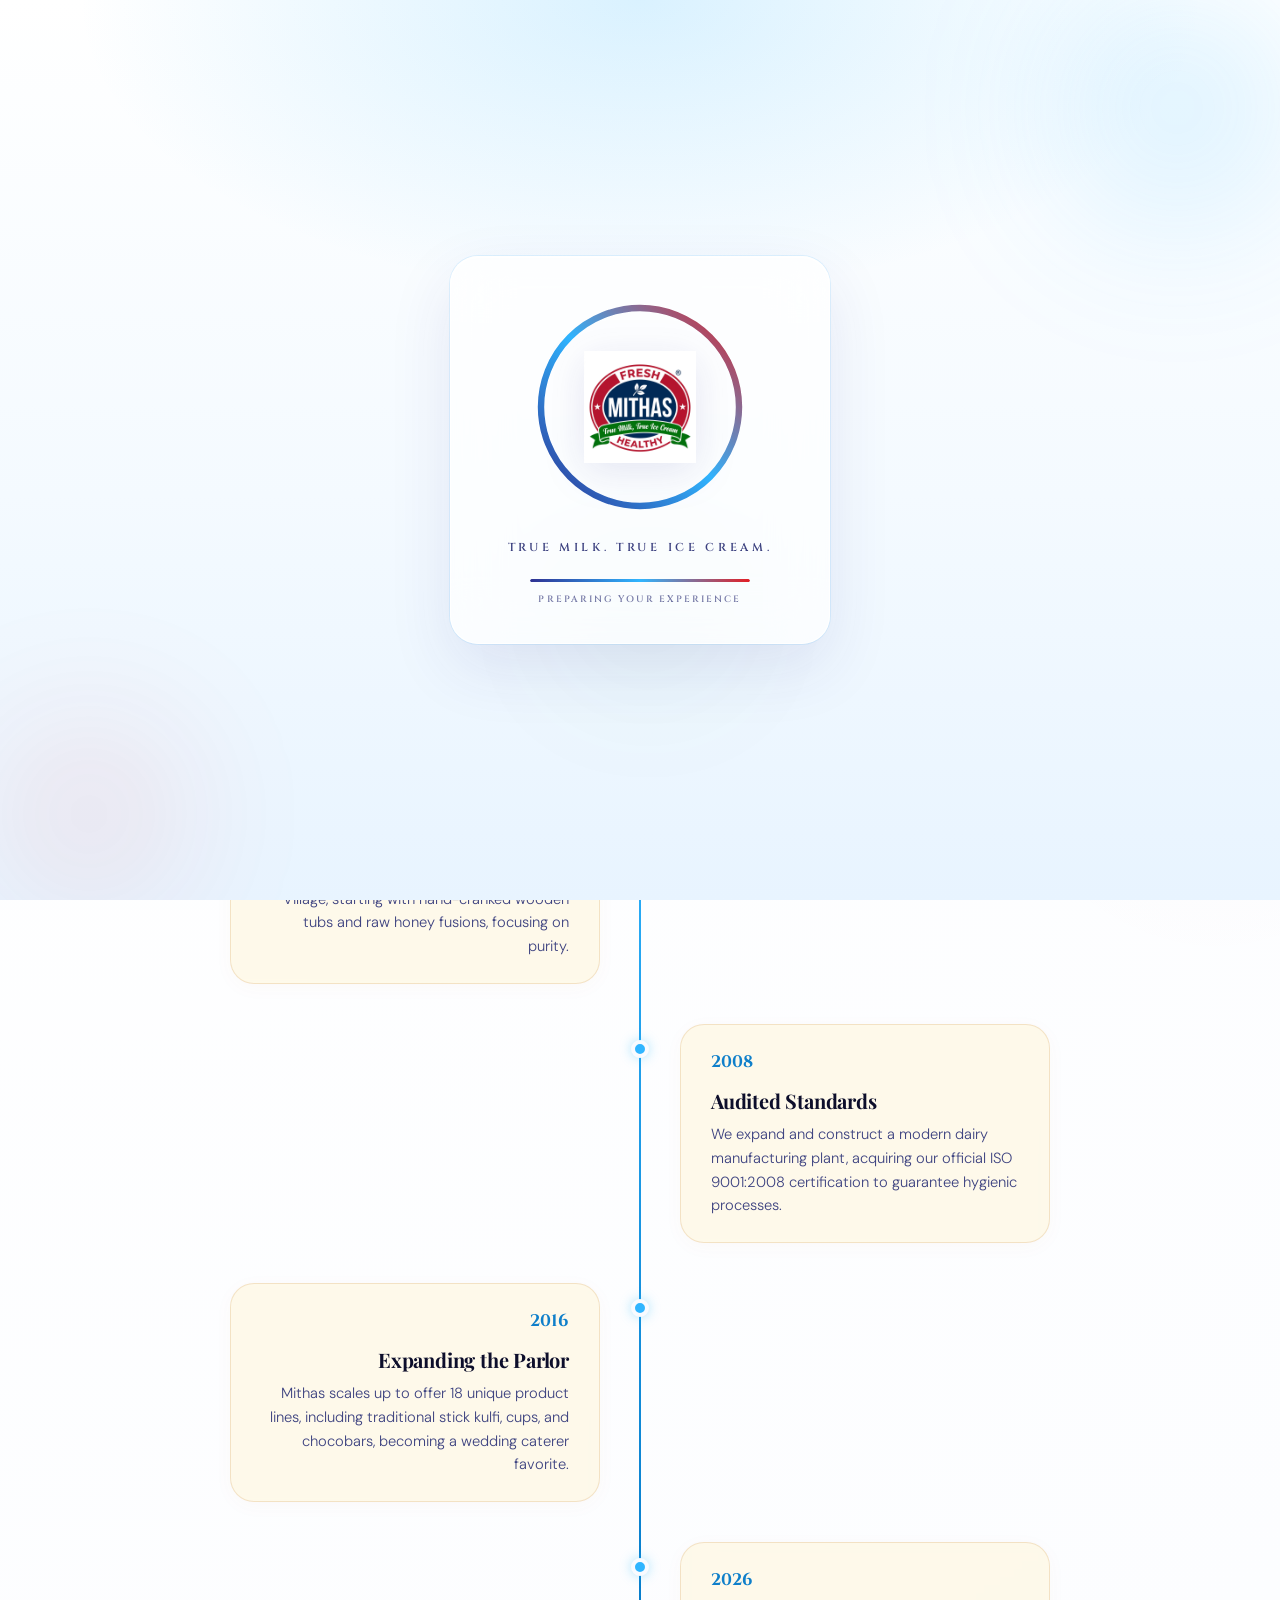
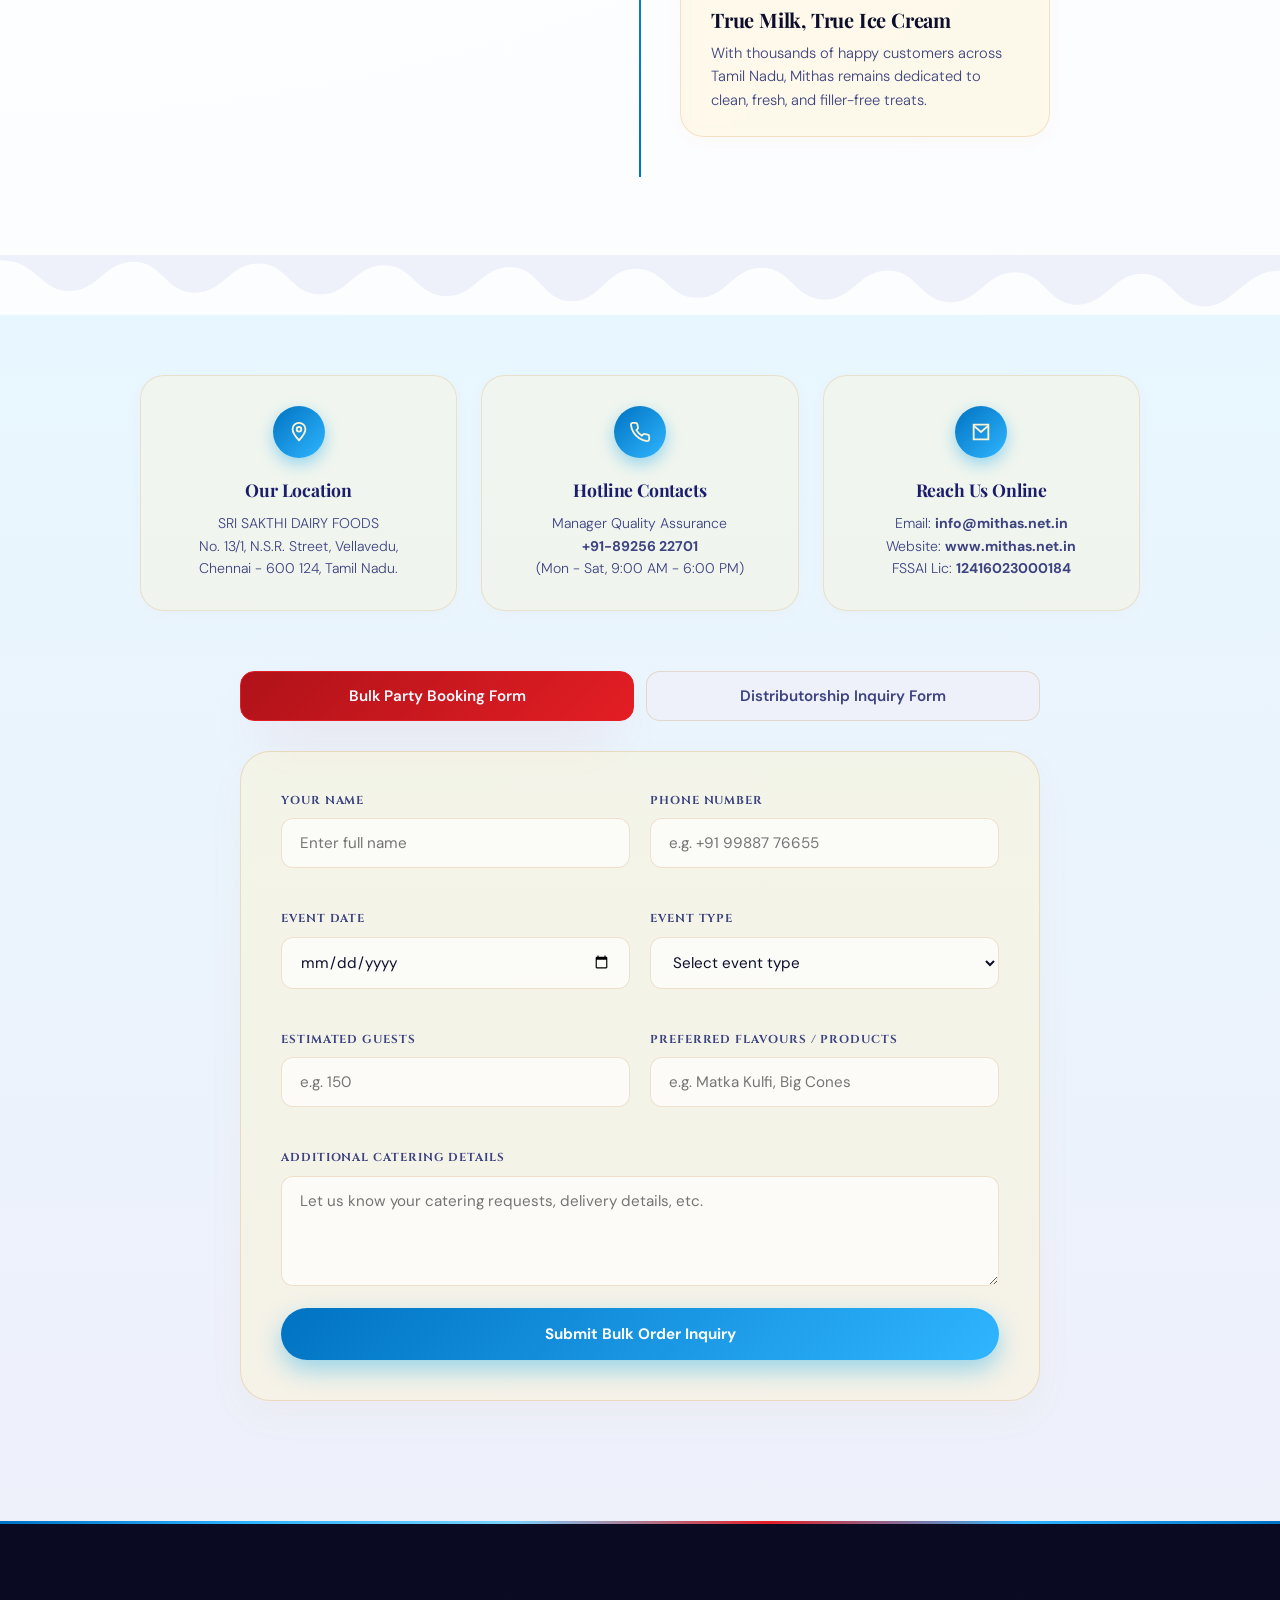
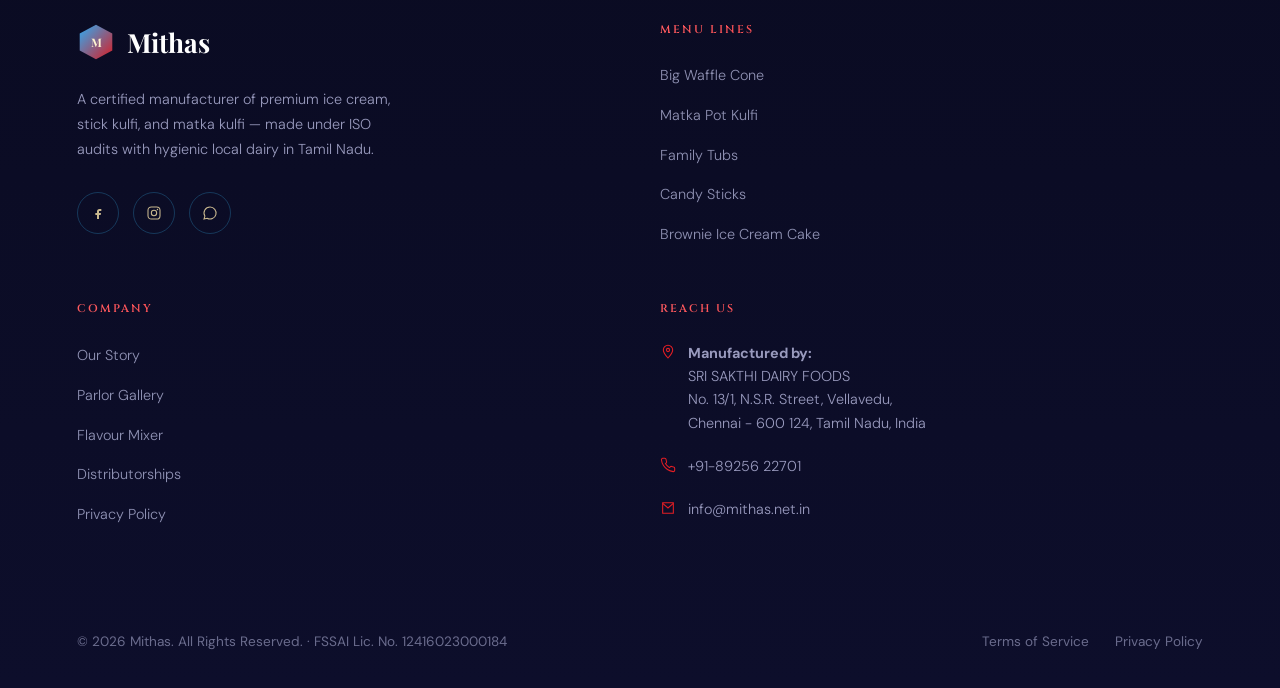
==== commit cd012b71: "Add loading and fetchpriority attributes to image" ====
--- a/contact.html
+++ b/contact.html
@@ -44,6 +44,8 @@
             width="200"
             height="112"
             decoding="async"
+            loading="eager"
+            fetchpriority="high"
           />
         </div>
         <p class="preloader-tagline">True Milk. True Ice Cream.</p>
--- a/style.css
+++ b/style.css
@@ -3556,12 +3556,49 @@
 }
 .preloader-ring-progress {
   fill: none;
+  stroke: #30B5FF;
   stroke: url(#preloaderRingGrad);
   stroke-width: 3.5;
   stroke-linecap: round;
   stroke-dasharray: 339.292;
   stroke-dashoffset: 339.292;
   animation: preloader-ring-draw 2.4s cubic-bezier(0.4, 0, 0.2, 1) 0.35s forwards;
+}
+
+/* Reduced motion — show final state immediately */
+.preloader--static .preloader-inner,
+.preloader--static .preloader-logo,
+.preloader--static .preloader-tagline,
+.preloader--static .preloader-status {
+  opacity: 1;
+  transform: none;
+  animation: none !important;
+}
+.preloader--static .preloader-ring-progress {
+  stroke-dashoffset: 0;
+  animation: none;
+}
+.preloader--static .preloader-status-fill {
+  width: 100%;
+  animation: none;
+}
+
+/* Mobile / touch — keep content visible; animate ring + bar only */
+.preloader--mobile .preloader-inner,
+.preloader--mobile .preloader-logo,
+.preloader--mobile .preloader-tagline,
+.preloader--mobile .preloader-status {
+  opacity: 1;
+  transform: none;
+  animation: none;
+}
+.preloader--mobile .preloader-ring-progress {
+  stroke-dashoffset: 339.292;
+  animation: preloader-ring-draw 2.2s cubic-bezier(0.4, 0, 0.2, 1) 0.2s forwards;
+}
+.preloader--mobile .preloader-status-fill {
+  width: 0%;
+  animation: preloader-status-fill 2.4s cubic-bezier(0.4, 0, 0.2, 1) 0.3s forwards;
 }
 @keyframes preloader-ring-draw {
   to { stroke-dashoffset: 0; }
@@ -3653,11 +3690,33 @@
   overflow: hidden;
 }
 
+@media (max-width: 768px), (hover: none) {
+  .preloader--running .preloader-inner,
+  .preloader--running .preloader-logo,
+  .preloader--running .preloader-tagline,
+  .preloader--running .preloader-status {
+    opacity: 1;
+    transform: none;
+    animation: none;
+  }
+  .preloader--running .preloader-ring-progress {
+    stroke-dashoffset: 339.292;
+    animation: preloader-ring-draw 2.2s cubic-bezier(0.4, 0, 0.2, 1) 0.2s forwards;
+  }
+  .preloader--running .preloader-status-fill {
+    width: 0%;
+    animation: preloader-status-fill 2.4s cubic-bezier(0.4, 0, 0.2, 1) 0.3s forwards;
+  }
+}
+
 @media (max-width: 600px) {
   .preloader-card {
     padding: 32px 28px 28px;
     border-radius: 22px;
     min-width: min(92vw, 320px);
+    background: rgba(255, 255, 255, 0.96);
+    backdrop-filter: none;
+    -webkit-backdrop-filter: none;
   }
   .preloader-logo-wrap {
     width: 190px;
@@ -4052,15 +4111,8 @@
   animation: none;
 }
 
-/* Disable all heavy hero decoration layers */
-.page-home .hero-aurora,
-.page-home .hero-mesh,
-.page-home .hero-beams,
-.page-home .hero-frost-mist,
-.page-home .hero-shimmer-sweep,
-.page-home .hero-sparkles,
+/* Disable heavy hero decoration layers (keep atmosphere + ice cream) */
 .page-home .hero-floaters,
-.page-home .hero-orb,
 .page-home .hex-ring,
 .page-home .hex-ring-inner,
 .page-home .hex-ring-pulse,
@@ -4078,6 +4130,23 @@
   z-index: 0;
   overflow: hidden;
   pointer-events: none;
+}
+.page-home .hero-mesh {
+  z-index: 0;
+}
+.page-home .hero-orb {
+  z-index: 0;
+}
+.page-home .hero-frost-mist,
+.page-home .hero-shimmer-sweep {
+  z-index: 0;
+}
+.page-home .hero-beams {
+  z-index: 0;
+  opacity: 0.7;
+}
+.page-home .hero-sparkles {
+  z-index: 1;
 }
 .page-home .aurora-layer {
   position: absolute;
@@ -4775,24 +4844,33 @@
   .page-home .hero-img-frame {
     animation: none !important;
   }
-  .page-home .hero-fade-in,
-  .preloader-inner {
+  .page-home .hero-fade-in {
     opacity: 1;
     transform: none;
+  }
+  .preloader--running {
     animation: none;
   }
-  .preloader-logo,
-  .preloader-tagline,
-  .preloader-status,
-  .preloader-ring-progress,
-  .preloader-status-fill {
+  .preloader--running .preloader-inner,
+  .preloader--running .preloader-logo,
+  .preloader--running .preloader-tagline,
+  .preloader--running .preloader-status {
+    opacity: 1 !important;
+    transform: none !important;
     animation: none !important;
-    opacity: 1 !important;
+  }
+  .preloader--running .preloader-ring-progress {
     stroke-dashoffset: 0 !important;
+    animation: none !important;
+  }
+  .preloader--running .preloader-status-fill {
     width: 100% !important;
-    transform: none !important;
-  }
-  .preloader.loaded { opacity: 0; }
+    animation: none !important;
+  }
+  .preloader.loaded {
+    opacity: 0;
+    visibility: hidden;
+  }
   .hero-ice-piece,
   .hero-ice-mist,
   .hero-ice-drip,
@@ -4817,6 +4895,26 @@
     display: none !important;
   }
 
+  .preloader-card {
+    background: rgba(255, 255, 255, 0.96);
+    backdrop-filter: none;
+    -webkit-backdrop-filter: none;
+  }
+  .preloader-orb {
+    filter: blur(50px);
+    opacity: 0.4;
+  }
+
+  .page-home .hero-beams,
+  .page-home .hero-orb3,
+  .page-home .hero-orb4,
+  .page-home .hero-shimmer-sweep {
+    display: none !important;
+  }
+  .page-home .aurora-c {
+    display: none;
+  }
+
   .page-home .hero-img-frame {
     animation: none !important;
   }
